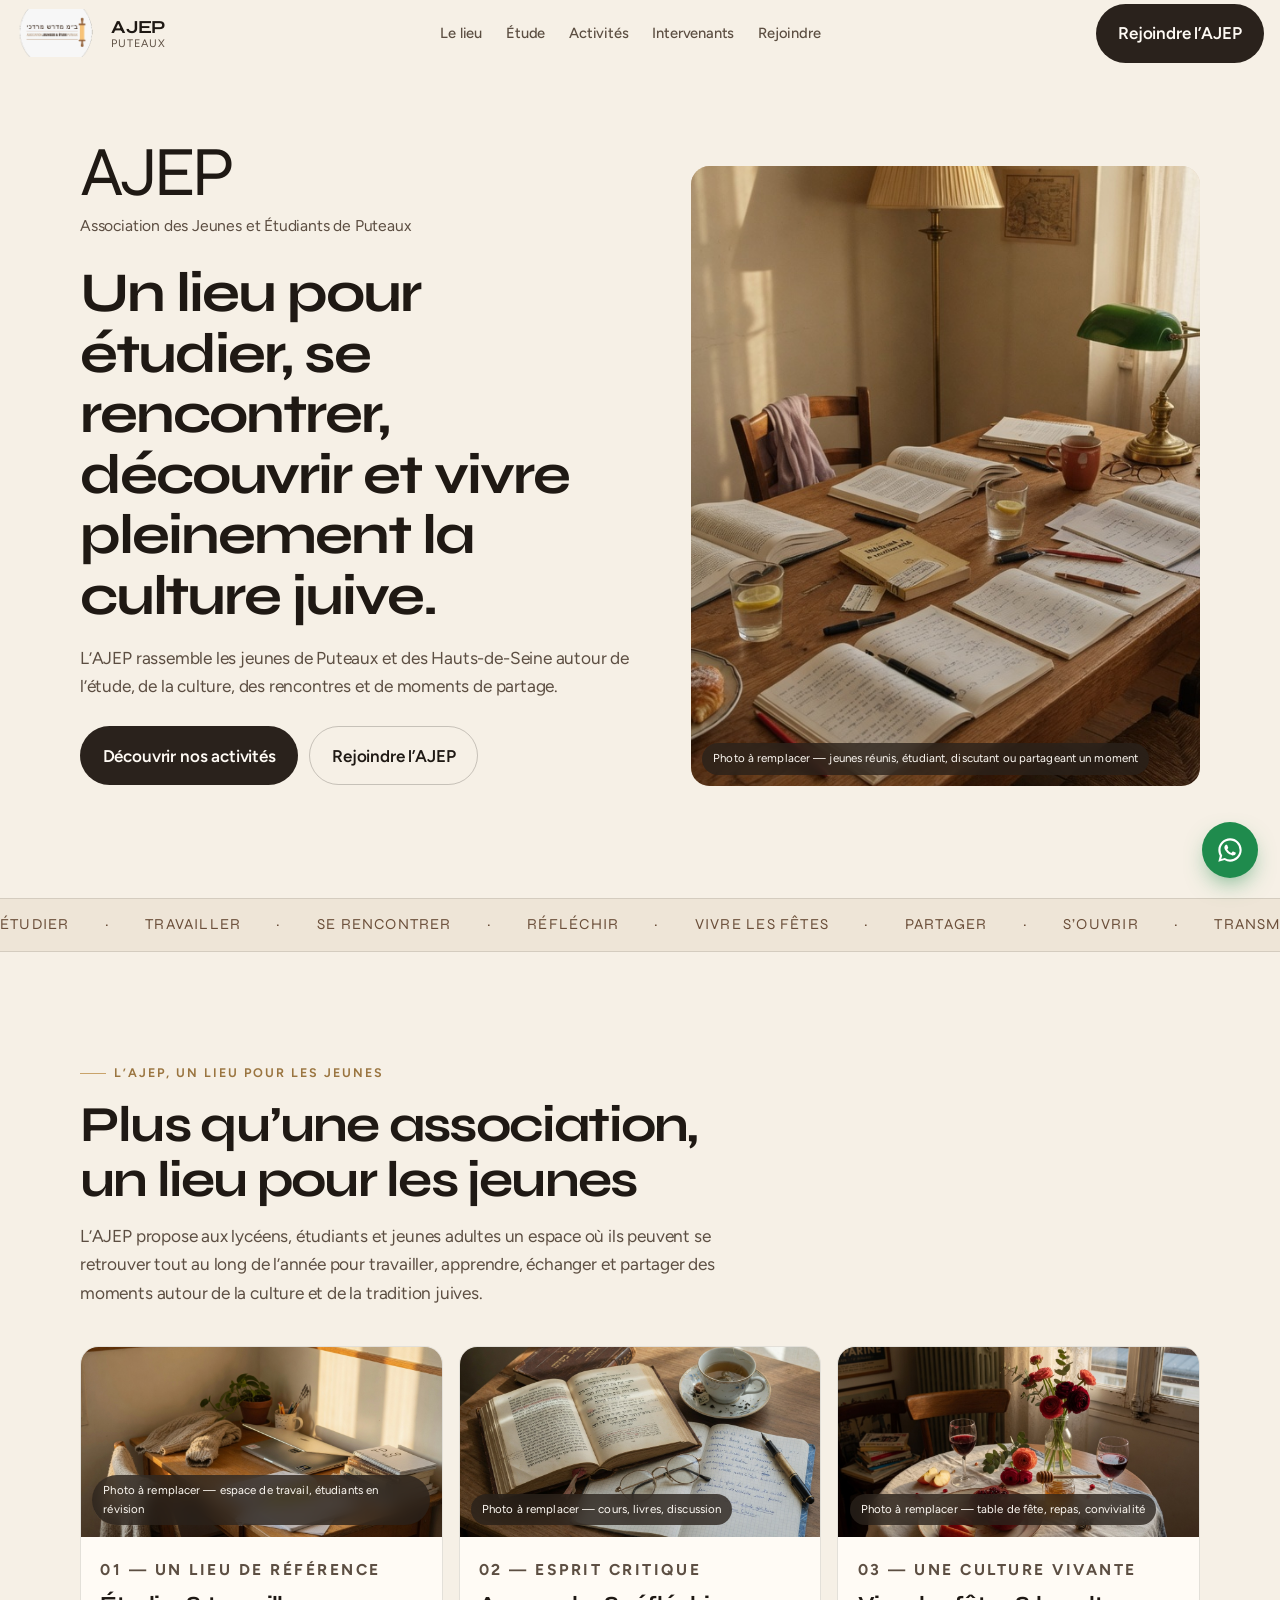
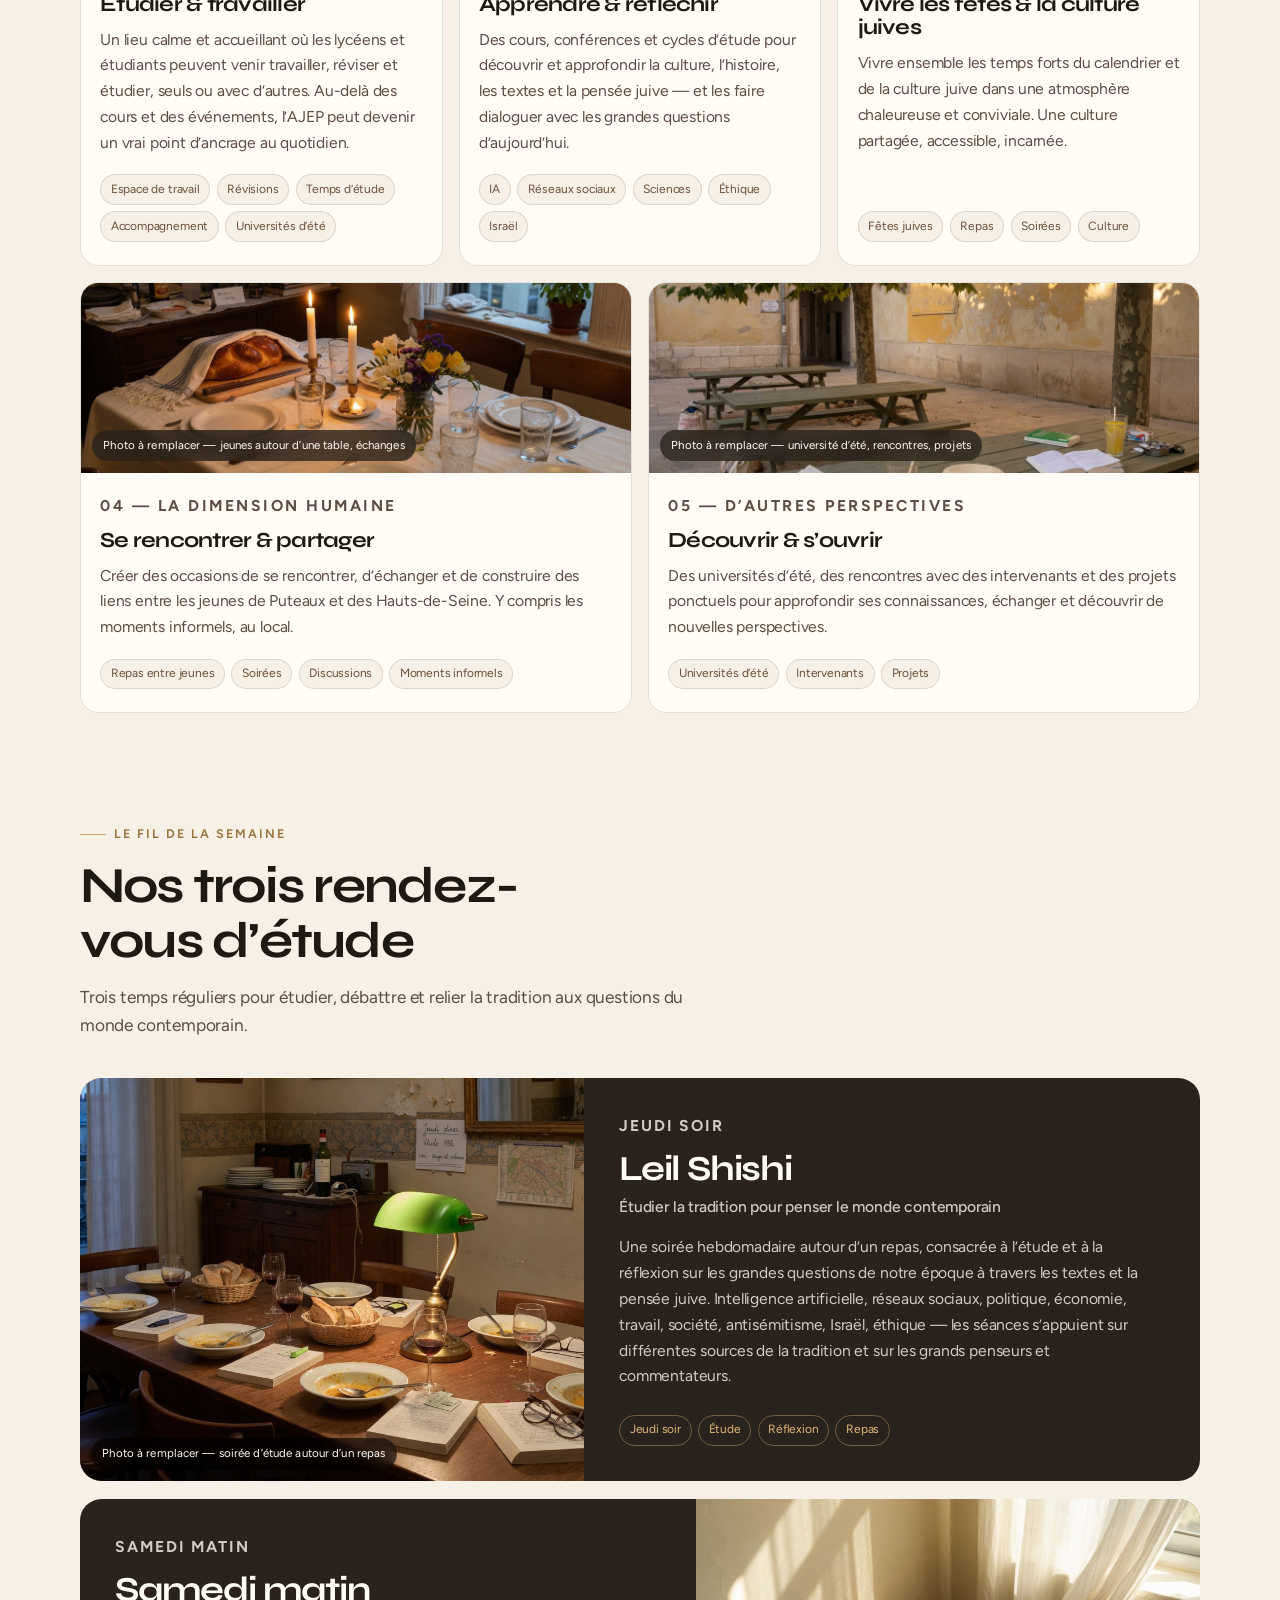
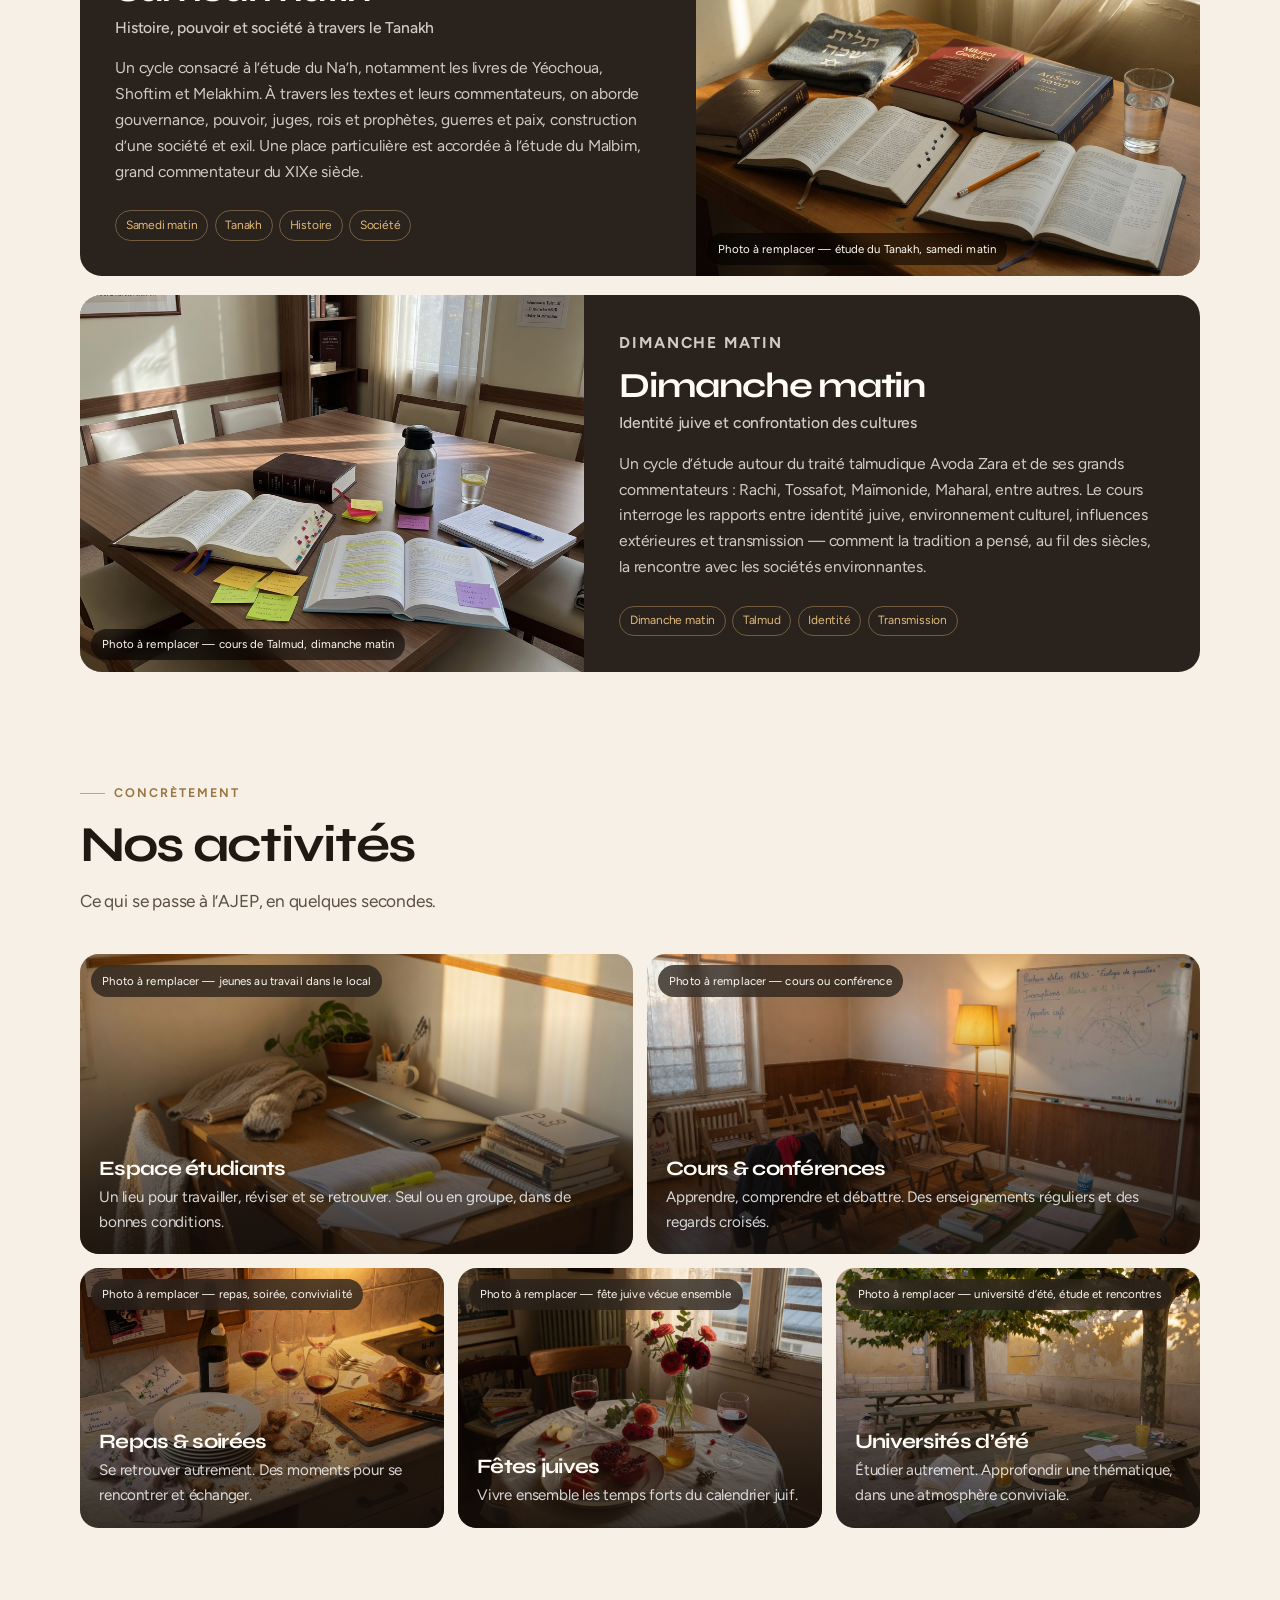
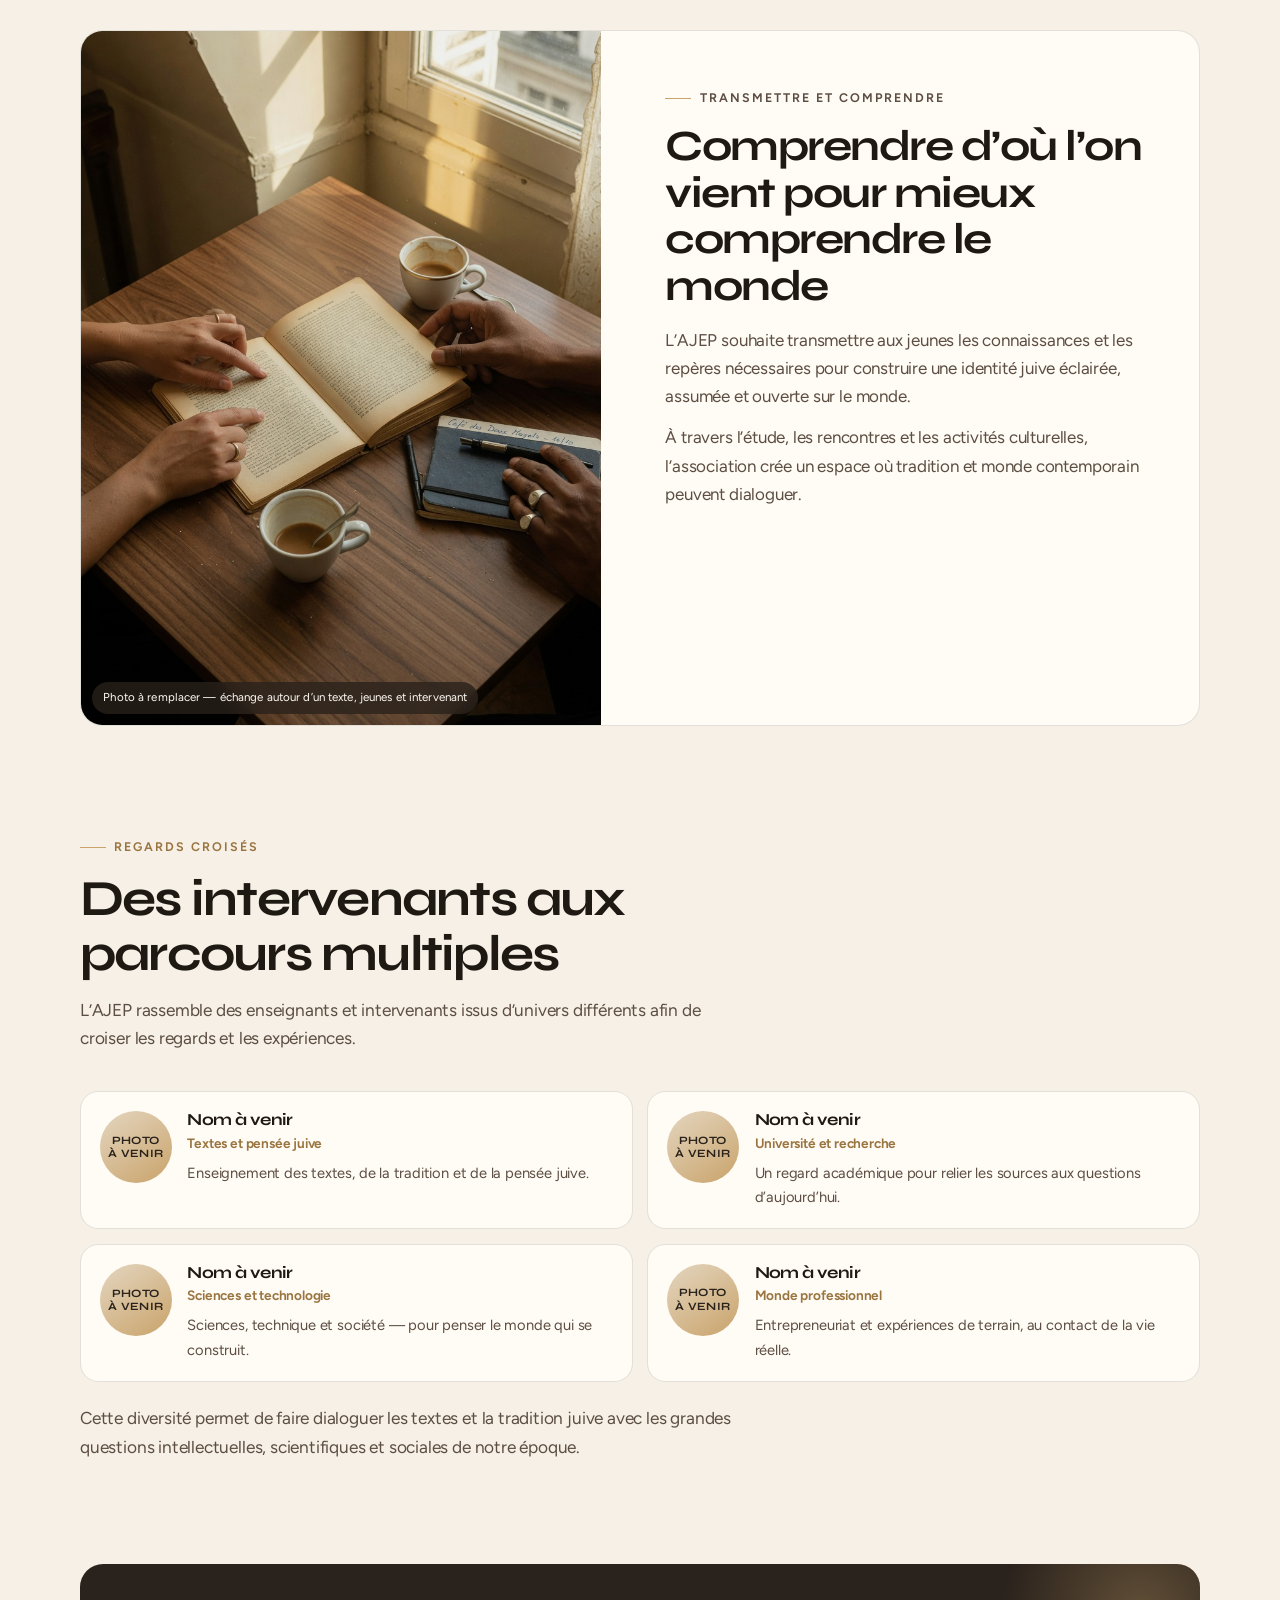
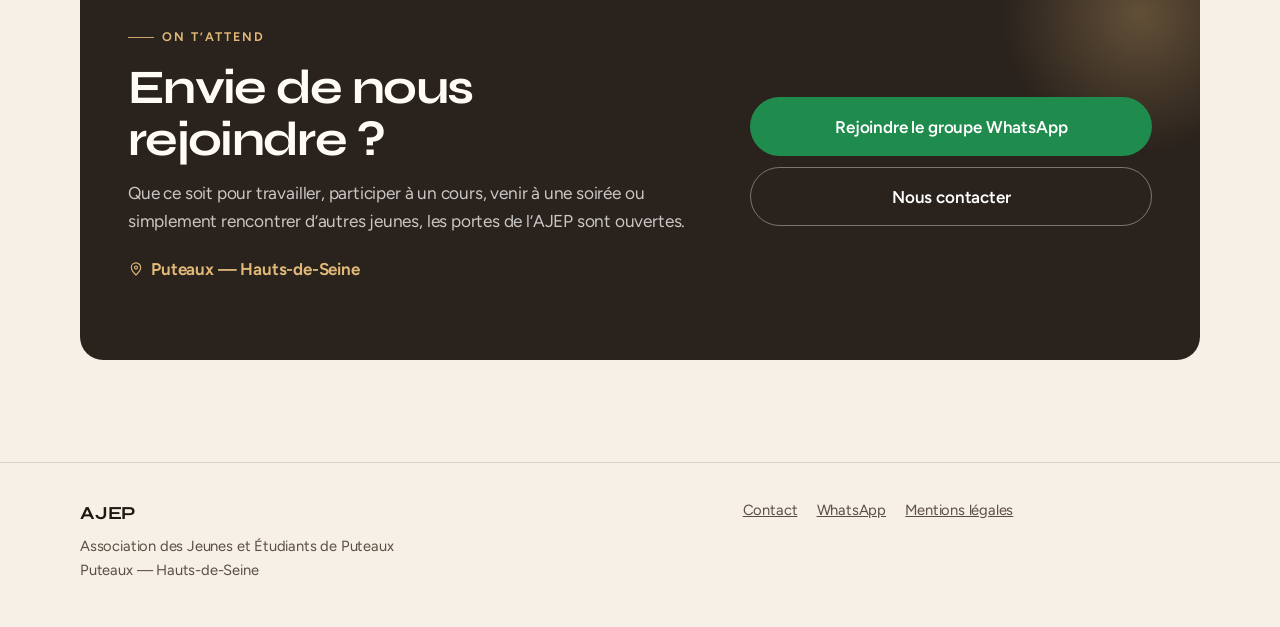
==== index.html @ 88db610f "Première version du site AJEP Landing page publique pour l’Association des Jeunes et Étudiants de Pu" ====
<!DOCTYPE html>
<html lang="fr">
  <head>
    <meta charset="utf-8" />
    <meta name="viewport" content="width=device-width, initial-scale=1, viewport-fit=cover" />
    <title>AJEP — Association des Jeunes et Étudiants de Puteaux</title>
    <meta
      name="description"
      content="L’AJEP rassemble les lycéens, étudiants et jeunes adultes de Puteaux et des Hauts-de-Seine autour de l’étude, de la culture juive, des rencontres et des moments de partage."
    />
    <meta property="og:title" content="AJEP — Un lieu pour étudier, se rencontrer et vivre la culture juive" />
    <meta
      property="og:description"
      content="Association des Jeunes et Étudiants de Puteaux : un lieu de vie, d’étude et de transmission pour la jeunesse juive."
    />
    <meta property="og:locale" content="fr_FR" />
    <meta property="og:type" content="website" />
    <link rel="icon" href="favicon.png" type="image/png" />
    <link rel="preconnect" href="https://fonts.googleapis.com" />
    <link rel="preconnect" href="https://fonts.gstatic.com" crossorigin />
    <link
      href="https://fonts.googleapis.com/css2?family=Figtree:ital,wght@0,400;0,500;0,600;0,700;1,400&family=Syne:wght@600;700;800&display=swap"
      rel="stylesheet"
    />
    <link rel="stylesheet" href="css/styles.css" />
  </head>
  <body>
    <a class="skip" href="#contenu">Aller au contenu</a>

    <header class="site-header" id="haut">
      <div class="wrap">
        <a class="brand" href="#haut">
          <img src="images/logo.png" alt="AJEP — Association Jeunesse & Étude Puteaux" />
          <span class="brand-text">
            <strong>AJEP</strong>
            <span>Puteaux</span>
          </span>
        </a>
        <nav class="nav" aria-label="Navigation principale">
          <a href="#lieu">Le lieu</a>
          <a href="#etude">Étude</a>
          <a href="#activites">Activités</a>
          <a href="#intervenants">Intervenants</a>
          <a href="#rejoindre">Rejoindre</a>
        </nav>
        <a class="btn btn-primary nav-cta" href="#rejoindre">Rejoindre l’AJEP</a>
        <button class="burger" type="button" aria-label="Ouvrir le menu" aria-expanded="false">
          <span></span><span></span><span></span>
        </button>
      </div>
    </header>

    <nav class="nav-panel" aria-label="Menu mobile">
      <a href="#lieu">Le lieu</a>
      <a href="#etude">Les rendez-vous d’étude</a>
      <a href="#activites">Activités</a>
      <a href="#mission">La mission</a>
      <a href="#intervenants">Intervenants</a>
      <a href="#rejoindre">Rejoindre l’AJEP</a>
      <a class="btn btn-primary" href="#rejoindre" style="margin-top: 1rem">Rejoindre l’AJEP</a>
    </nav>

    <main id="contenu">
      <section class="hero">
        <div class="wrap">
          <div class="hero-copy">
            <p class="hero-brand">AJEP</p>
            <p class="hero-org">Association des Jeunes et Étudiants de Puteaux</p>
            <h1>Un lieu pour étudier, se rencontrer, découvrir et vivre pleinement la culture juive.</h1>
            <p class="lead">
              L’AJEP rassemble les jeunes de Puteaux et des Hauts-de-Seine autour de l’étude, de la culture, des
              rencontres et de moments de partage.
            </p>
            <div class="hero-actions">
              <a class="btn btn-primary" href="#activites">Découvrir nos activités</a>
              <a class="btn btn-ghost js-join" href="#rejoindre">Rejoindre l’AJEP</a>
            </div>
          </div>
          <figure class="photo-slot hero-photo">
            <img src="images/hero.jpg" alt="" />
            <figcaption class="photo-slot__badge">
              Photo à remplacer — jeunes réunis, étudiant, discutant ou partageant un moment
            </figcaption>
          </figure>
        </div>
        <div class="marquee" aria-hidden="true">
          <div class="marquee-track">
            <span>Étudier</span><span>·</span><span>Travailler</span><span>·</span><span>Se rencontrer</span
            ><span>·</span><span>Réfléchir</span><span>·</span><span>Vivre les fêtes</span><span>·</span
            ><span>Partager</span><span>·</span><span>S’ouvrir</span><span>·</span><span>Transmettre</span
            ><span>·</span>
            <span>Étudier</span><span>·</span><span>Travailler</span><span>·</span><span>Se rencontrer</span
            ><span>·</span><span>Réfléchir</span><span>·</span><span>Vivre les fêtes</span><span>·</span
            ><span>Partager</span><span>·</span><span>S’ouvrir</span><span>·</span><span>Transmettre</span
            ><span>·</span>
          </div>
        </div>
      </section>

      <section class="axes" id="lieu">
        <div class="wrap">
          <div class="section-head reveal">
            <p class="kicker">L’AJEP, un lieu pour les jeunes</p>
            <h2>Plus qu’une association, un lieu pour les jeunes</h2>
            <p class="lead">
              L’AJEP propose aux lycéens, étudiants et jeunes adultes un espace où ils peuvent se retrouver tout au
              long de l’année pour travailler, apprendre, échanger et partager des moments autour de la culture et de
              la tradition juives.
            </p>
          </div>

          <div class="axes-grid">
            <article class="axe reveal">
              <figure class="photo-slot">
                <img src="images/axe-etudier.jpg" alt="" />
                <figcaption class="photo-slot__badge">Photo à remplacer — espace de travail, étudiants en révision</figcaption>
              </figure>
              <div class="axe-body">
                <p class="axe-num">01 — Un lieu de référence</p>
                <h3>Étudier &amp; travailler</h3>
                <p>
                  Un lieu calme et accueillant où les lycéens et étudiants peuvent venir travailler, réviser et
                  étudier, seuls ou avec d’autres. Au-delà des cours et des événements, l’AJEP peut devenir un vrai
                  point d’ancrage au quotidien.
                </p>
                <div class="chips">
                  <span class="chip">Espace de travail</span>
                  <span class="chip">Révisions</span>
                  <span class="chip">Temps d’étude</span>
                  <span class="chip">Accompagnement</span>
                  <span class="chip">Universités d’été</span>
                </div>
              </div>
            </article>

            <article class="axe reveal">
              <figure class="photo-slot">
                <img src="images/axe-apprendre.jpg" alt="" />
                <figcaption class="photo-slot__badge">Photo à remplacer — cours, livres, discussion</figcaption>
              </figure>
              <div class="axe-body">
                <p class="axe-num">02 — Esprit critique</p>
                <h3>Apprendre &amp; réfléchir</h3>
                <p>
                  Des cours, conférences et cycles d’étude pour découvrir et approfondir la culture, l’histoire, les
                  textes et la pensée juive — et les faire dialoguer avec les grandes questions d’aujourd’hui.
                </p>
                <div class="chips">
                  <span class="chip">IA</span>
                  <span class="chip">Réseaux sociaux</span>
                  <span class="chip">Sciences</span>
                  <span class="chip">Éthique</span>
                  <span class="chip">Israël</span>
                </div>
              </div>
            </article>

            <article class="axe reveal">
              <figure class="photo-slot">
                <img src="images/axe-fetes.jpg" alt="" />
                <figcaption class="photo-slot__badge">Photo à remplacer — table de fête, repas, convivialité</figcaption>
              </figure>
              <div class="axe-body">
                <p class="axe-num">03 — Une culture vivante</p>
                <h3>Vivre les fêtes &amp; la culture juives</h3>
                <p>
                  Vivre ensemble les temps forts du calendrier et de la culture juive dans une atmosphère chaleureuse
                  et conviviale. Une culture partagée, accessible, incarnée.
                </p>
                <div class="chips">
                  <span class="chip">Fêtes juives</span>
                  <span class="chip">Repas</span>
                  <span class="chip">Soirées</span>
                  <span class="chip">Culture</span>
                </div>
              </div>
            </article>

            <article class="axe reveal">
              <figure class="photo-slot">
                <img src="images/axe-rencontrer.jpg" alt="" />
                <figcaption class="photo-slot__badge">Photo à remplacer — jeunes autour d’une table, échanges</figcaption>
              </figure>
              <div class="axe-body">
                <p class="axe-num">04 — La dimension humaine</p>
                <h3>Se rencontrer &amp; partager</h3>
                <p>
                  Créer des occasions de se rencontrer, d’échanger et de construire des liens entre les jeunes de
                  Puteaux et des Hauts-de-Seine. Y compris les moments informels, au local.
                </p>
                <div class="chips">
                  <span class="chip">Repas entre jeunes</span>
                  <span class="chip">Soirées</span>
                  <span class="chip">Discussions</span>
                  <span class="chip">Moments informels</span>
                </div>
              </div>
            </article>

            <article class="axe reveal">
              <figure class="photo-slot">
                <img src="images/axe-decouvrir.jpg" alt="" />
                <figcaption class="photo-slot__badge">Photo à remplacer — université d’été, rencontres, projets</figcaption>
              </figure>
              <div class="axe-body">
                <p class="axe-num">05 — D’autres perspectives</p>
                <h3>Découvrir &amp; s’ouvrir</h3>
                <p>
                  Des universités d’été, des rencontres avec des intervenants et des projets ponctuels pour approfondir
                  ses connaissances, échanger et découvrir de nouvelles perspectives.
                </p>
                <div class="chips">
                  <span class="chip">Universités d’été</span>
                  <span class="chip">Intervenants</span>
                  <span class="chip">Projets</span>
                </div>
              </div>
            </article>
          </div>
        </div>
      </section>

      <section class="rdv" id="etude">
        <div class="wrap">
          <div class="section-head reveal">
            <p class="kicker">Le fil de la semaine</p>
            <h2>Nos trois rendez-vous d’étude</h2>
            <p class="lead">
              Trois temps réguliers pour étudier, débattre et relier la tradition aux questions du monde contemporain.
            </p>
          </div>

          <div class="rdv-list">
            <article class="rdv-card reveal">
              <figure class="photo-slot">
                <img src="images/rdv-leil-shishi.jpg" alt="" />
                <figcaption class="photo-slot__badge">Photo à remplacer — soirée d’étude autour d’un repas</figcaption>
              </figure>
              <div class="rdv-body">
                <p class="rdv-when">Jeudi soir</p>
                <h3>Leil Shishi</h3>
                <p class="rdv-sub">Étudier la tradition pour penser le monde contemporain</p>
                <p>
                  Une soirée hebdomadaire autour d’un repas, consacrée à l’étude et à la réflexion sur les grandes
                  questions de notre époque à travers les textes et la pensée juive. Intelligence artificielle, réseaux
                  sociaux, politique, économie, travail, société, antisémitisme, Israël, éthique — les séances
                  s’appuient sur différentes sources de la tradition et sur les grands penseurs et commentateurs.
                </p>
                <div class="chips">
                  <span class="chip">Jeudi soir</span>
                  <span class="chip">Étude</span>
                  <span class="chip">Réflexion</span>
                  <span class="chip">Repas</span>
                </div>
              </div>
            </article>

            <article class="rdv-card reveal">
              <figure class="photo-slot">
                <img src="images/rdv-samedi.jpg" alt="" />
                <figcaption class="photo-slot__badge">Photo à remplacer — étude du Tanakh, samedi matin</figcaption>
              </figure>
              <div class="rdv-body">
                <p class="rdv-when">Samedi matin</p>
                <h3>Samedi matin</h3>
                <p class="rdv-sub">Histoire, pouvoir et société à travers le Tanakh</p>
                <p>
                  Un cycle consacré à l’étude du Na’h, notamment les livres de Yéochoua, Shoftim et Melakhim. À travers
                  les textes et leurs commentateurs, on aborde gouvernance, pouvoir, juges, rois et prophètes, guerres
                  et paix, construction d’une société et exil. Une place particulière est accordée à l’étude du Malbim,
                  grand commentateur du XIXe siècle.
                </p>
                <div class="chips">
                  <span class="chip">Samedi matin</span>
                  <span class="chip">Tanakh</span>
                  <span class="chip">Histoire</span>
                  <span class="chip">Société</span>
                </div>
              </div>
            </article>

            <article class="rdv-card reveal">
              <figure class="photo-slot">
                <img src="images/rdv-dimanche.jpg" alt="" />
                <figcaption class="photo-slot__badge">Photo à remplacer — cours de Talmud, dimanche matin</figcaption>
              </figure>
              <div class="rdv-body">
                <p class="rdv-when">Dimanche matin</p>
                <h3>Dimanche matin</h3>
                <p class="rdv-sub">Identité juive et confrontation des cultures</p>
                <p>
                  Un cycle d’étude autour du traité talmudique Avoda Zara et de ses grands commentateurs : Rachi,
                  Tossafot, Maïmonide, Maharal, entre autres. Le cours interroge les rapports entre identité juive,
                  environnement culturel, influences extérieures et transmission — comment la tradition a pensé, au fil
                  des siècles, la rencontre avec les sociétés environnantes.
                </p>
                <div class="chips">
                  <span class="chip">Dimanche matin</span>
                  <span class="chip">Talmud</span>
                  <span class="chip">Identité</span>
                  <span class="chip">Transmission</span>
                </div>
              </div>
            </article>
          </div>
        </div>
      </section>

      <section class="activites" id="activites">
        <div class="wrap">
          <div class="section-head reveal">
            <p class="kicker">Concrètement</p>
            <h2>Nos activités</h2>
            <p class="lead">Ce qui se passe à l’AJEP, en quelques secondes.</p>
          </div>
          <div class="act-grid">
            <article class="act reveal">
              <img src="images/activite-etudiants.jpg" alt="" />
              <span class="photo-slot__badge">Photo à remplacer — jeunes au travail dans le local</span>
              <div class="act-body">
                <h3>Espace étudiants</h3>
                <p>Un lieu pour travailler, réviser et se retrouver. Seul ou en groupe, dans de bonnes conditions.</p>
              </div>
            </article>
            <article class="act reveal">
              <img src="images/activite-cours.jpg" alt="" />
              <span class="photo-slot__badge">Photo à remplacer — cours ou conférence</span>
              <div class="act-body">
                <h3>Cours &amp; conférences</h3>
                <p>Apprendre, comprendre et débattre. Des enseignements réguliers et des regards croisés.</p>
              </div>
            </article>
            <article class="act reveal">
              <img src="images/activite-repas.jpg" alt="" />
              <span class="photo-slot__badge">Photo à remplacer — repas, soirée, convivialité</span>
              <div class="act-body">
                <h3>Repas &amp; soirées</h3>
                <p>Se retrouver autrement. Des moments pour se rencontrer et échanger.</p>
              </div>
            </article>
            <article class="act reveal">
              <img src="images/activite-fetes.jpg" alt="" />
              <span class="photo-slot__badge">Photo à remplacer — fête juive vécue ensemble</span>
              <div class="act-body">
                <h3>Fêtes juives</h3>
                <p>Vivre ensemble les temps forts du calendrier juif.</p>
              </div>
            </article>
            <article class="act reveal">
              <img src="images/activite-universites.jpg" alt="" />
              <span class="photo-slot__badge">Photo à remplacer — université d’été, étude et rencontres</span>
              <div class="act-body">
                <h3>Universités d’été</h3>
                <p>Étudier autrement. Approfondir une thématique, dans une atmosphère conviviale.</p>
              </div>
            </article>
          </div>
        </div>
      </section>

      <section class="mission" id="mission">
        <div class="wrap">
          <div class="mission-grid reveal">
            <figure class="photo-slot">
              <img src="images/mission.jpg" alt="" />
              <figcaption class="photo-slot__badge">Photo à remplacer — échange autour d’un texte, jeunes et intervenant</figcaption>
            </figure>
            <div class="mission-copy">
              <p class="kicker">Transmettre et comprendre</p>
              <h2>Comprendre d’où l’on vient pour mieux comprendre le monde</h2>
              <p>
                L’AJEP souhaite transmettre aux jeunes les connaissances et les repères nécessaires pour construire une
                identité juive éclairée, assumée et ouverte sur le monde.
              </p>
              <p>
                À travers l’étude, les rencontres et les activités culturelles, l’association crée un espace où
                tradition et monde contemporain peuvent dialoguer.
              </p>
            </div>
          </div>
        </div>
      </section>

      <section class="intervenants" id="intervenants">
        <div class="wrap">
          <div class="section-head reveal">
            <p class="kicker">Regards croisés</p>
            <h2>Des intervenants aux parcours multiples</h2>
            <p class="lead">
              L’AJEP rassemble des enseignants et intervenants issus d’univers différents afin de croiser les regards
              et les expériences.
            </p>
          </div>
          <div class="int-grid">
            <article class="int reveal">
              <div class="avatar">Photo à venir</div>
              <div>
                <h3>Nom à venir</h3>
                <p class="role">Textes et pensée juive</p>
                <p>Enseignement des textes, de la tradition et de la pensée juive.</p>
              </div>
            </article>
            <article class="int reveal">
              <div class="avatar">Photo à venir</div>
              <div>
                <h3>Nom à venir</h3>
                <p class="role">Université et recherche</p>
                <p>Un regard académique pour relier les sources aux questions d’aujourd’hui.</p>
              </div>
            </article>
            <article class="int reveal">
              <div class="avatar">Photo à venir</div>
              <div>
                <h3>Nom à venir</h3>
                <p class="role">Sciences et technologie</p>
                <p>Sciences, technique et société — pour penser le monde qui se construit.</p>
              </div>
            </article>
            <article class="int reveal">
              <div class="avatar">Photo à venir</div>
              <div>
                <h3>Nom à venir</h3>
                <p class="role">Monde professionnel</p>
                <p>Entrepreneuriat et expériences de terrain, au contact de la vie réelle.</p>
              </div>
            </article>
          </div>
          <p class="int-note lead reveal">
            Cette diversité permet de faire dialoguer les textes et la tradition juive avec les grandes questions
            intellectuelles, scientifiques et sociales de notre époque.
          </p>
        </div>
      </section>

      <section class="join" id="rejoindre">
        <div class="wrap">
          <div class="join-card reveal">
            <div>
              <p class="kicker" style="color: var(--gold-bright)">On t’attend</p>
              <h2>Envie de nous rejoindre&nbsp;?</h2>
              <p class="lead">
                Que ce soit pour travailler, participer à un cours, venir à une soirée ou simplement rencontrer
                d’autres jeunes, les portes de l’AJEP sont ouvertes.
              </p>
              <p class="place">
                <svg width="16" height="16" viewBox="0 0 24 24" fill="none" aria-hidden="true">
                  <path
                    d="M12 21s7-6.2 7-11.2A7 7 0 0 0 5 9.8C5 14.8 12 21 12 21Z"
                    stroke="currentColor"
                    stroke-width="1.7"
                  />
                  <circle cx="12" cy="9.8" r="2.3" stroke="currentColor" stroke-width="1.7" />
                </svg>
                Puteaux — Hauts-de-Seine
              </p>
            </div>
            <div class="join-actions">
              <a class="btn btn-wa js-whatsapp" href="#rejoindre">Rejoindre le groupe WhatsApp</a>
              <button class="btn btn-ghost js-contact" type="button">Nous contacter</button>
            </div>
          </div>
        </div>
      </section>
    </main>

    <footer class="site-footer">
      <div class="wrap foot-grid">
        <div>
          <strong>AJEP</strong>
          Association des Jeunes et Étudiants de Puteaux<br />
          Puteaux — Hauts-de-Seine
        </div>
        <div class="foot-links">
          <a href="#rejoindre">Contact</a>
          <a class="js-whatsapp" href="#rejoindre">WhatsApp</a>
          <a class="js-instagram" href="#" hidden>Instagram</a>
          <a href="mentions-legales.html">Mentions légales</a>
        </div>
      </div>
    </footer>

    <a class="fab-wa js-whatsapp" href="#rejoindre" aria-label="Écrire sur WhatsApp">
      <svg viewBox="0 0 24 24" fill="currentColor" aria-hidden="true">
        <path
          d="M19.05 4.91A9.86 9.86 0 0 0 12.04 2C6.5 2 2 6.48 2 12c0 1.77.46 3.45 1.28 4.9L2 22l5.25-1.38A9.93 9.93 0 0 0 12.04 22C17.56 22 22 17.52 22 12c0-2.65-1.03-5.14-2.95-7.09ZM12.04 20.15a8.1 8.1 0 0 1-4.13-1.13l-.3-.18-3.12.82.83-3.04-.2-.31a8.1 8.1 0 0 1-1.24-4.31c0-4.48 3.66-8.13 8.16-8.13 2.18 0 4.23.85 5.77 2.39a8.08 8.08 0 0 1 2.39 5.76c0 4.48-3.66 8.13-8.16 8.13Zm4.47-6.09c-.24-.12-1.45-.72-1.67-.8-.22-.08-.39-.12-.55.12-.16.24-.63.8-.77.96-.14.16-.28.18-.52.06-.24-.12-1.02-.37-1.94-1.2-.72-.64-1.2-1.43-1.34-1.67-.14-.24-.01-.37.11-.49.11-.11.24-.28.37-.42.12-.14.16-.24.24-.4.08-.16.04-.3-.02-.42-.06-.12-.55-1.33-.76-1.82-.2-.48-.4-.41-.55-.42h-.47c-.16 0-.42.06-.64.3-.22.24-.84.82-.84 2s.86 2.32.98 2.48c.12.16 1.69 2.58 4.1 3.62.57.25 1.02.4 1.37.51.57.18 1.1.16 1.51.1.46-.07 1.45-.59 1.65-1.16.2-.57.2-1.06.14-1.16-.06-.1-.22-.16-.46-.28Z"
        />
      </svg>
    </a>

    <div class="mobile-bar">
      <a class="btn btn-ghost" href="#activites">Activités</a>
      <a class="btn btn-primary js-join" href="#rejoindre">Rejoindre</a>
    </div>

    <div class="modal" id="contact-modal" role="dialog" aria-modal="true" aria-labelledby="contact-title">
      <div class="modal-backdrop" data-close></div>
      <div class="modal-card">
        <button class="modal-close" type="button" data-close aria-label="Fermer">×</button>
        <h2 id="contact-title">Nous contacter</h2>
        <p class="lead">Dis-nous qui tu es et ce que tu cherches — on te répond.</p>
        <form id="contact-form">
          <label class="field"
            ><span>Prénom</span><input name="prenom" type="text" required autocomplete="given-name"
          /></label>
          <label class="field"><span>E-mail</span><input name="email" type="email" required autocomplete="email" /></label>
          <label class="field"
            ><span>Message</span><textarea name="message" rows="4" required></textarea
          ></label>
          <p class="form-status" id="form-status" hidden></p>
          <button class="btn btn-primary btn-full" type="submit">Envoyer</button>
        </form>
      </div>
    </div>

    <script src="js/config.js"></script>
    <script src="js/main.js"></script>
  </body>
</html>
---- css/styles.css ----
/* AJEP — identité chaleureuse, jeune, éditoriale */
:root {
  --paper: #f6f0e6;
  --paper-2: #ebe2d2;
  --sand: #e4d6c0;
  --white: #fffbf5;
  --ink: #1f1914;
  --ink-soft: #5c4e42;
  --brown: #6b4f3a;
  --gold: #c9a36a;
  --gold-bright: #e0b978;
  --gold-deep: #9a7540;
  --copper: #c45c38;
  --espresso: #2a221c;
  --line: rgba(31, 25, 20, 0.12);
  --line-strong: rgba(31, 25, 20, 0.22);
  --wa: #1f8b4d;
  --radius: 1.15rem;
  --radius-sm: 0.85rem;
  --header: 4.25rem;
  --shadow: 0 18px 50px -24px rgba(31, 25, 20, 0.35);
  --ease: cubic-bezier(0.22, 1, 0.36, 1);
  --font-display: "Syne", system-ui, sans-serif;
  --font: "Figtree", system-ui, sans-serif;
  --space: clamp(4.5rem, 8vw, 8.5rem);
}

*,
*::before,
*::after {
  box-sizing: border-box;
}

html {
  scroll-behavior: smooth;
  -webkit-text-size-adjust: 100%;
}

body {
  margin: 0;
  font-family: var(--font);
  font-size: 1.0625rem;
  line-height: 1.65;
  color: var(--ink);
  background: var(--paper);
  letter-spacing: -0.011em;
  overflow-x: hidden;
}

img {
  max-width: 100%;
  display: block;
}

a {
  color: inherit;
}

button,
input,
textarea,
select {
  font: inherit;
}

h1,
h2,
h3,
h4 {
  font-family: var(--font-display);
  line-height: 1.08;
  letter-spacing: -0.035em;
  font-weight: 700;
  margin: 0;
}

p {
  margin: 0;
}

ul {
  margin: 0;
  padding: 0;
  list-style: none;
}

.skip {
  position: absolute;
  left: -999px;
  top: 0;
}
.skip:focus {
  left: 1rem;
  top: 1rem;
  z-index: 80;
  background: var(--ink);
  color: var(--white);
  padding: 0.6rem 1rem;
  border-radius: 999px;
}

.wrap {
  width: min(1120px, calc(100% - 2.5rem));
  margin-inline: auto;
}

.wrap-wide {
  width: min(1280px, calc(100% - 2.5rem));
  margin-inline: auto;
}

/* Header */
.site-header {
  position: sticky;
  top: 0;
  z-index: 40;
  height: var(--header);
  display: flex;
  align-items: center;
  background: color-mix(in srgb, var(--paper) 86%, transparent);
  backdrop-filter: blur(16px);
  border-bottom: 1px solid transparent;
  transition: border-color 0.3s var(--ease), background 0.3s var(--ease);
}
.site-header.is-scrolled {
  border-bottom-color: var(--line);
  background: color-mix(in srgb, var(--paper) 92%, white);
}

.site-header .wrap {
  display: flex;
  align-items: center;
  justify-content: space-between;
  gap: 1rem;
  width: min(1280px, calc(100% - 2rem));
  max-width: 100%;
}

.brand {
  display: flex;
  align-items: center;
  gap: 0.7rem;
  text-decoration: none;
  min-width: 0;
}
.brand img {
  height: 42px;
  width: auto;
}
.brand-text {
  display: flex;
  flex-direction: column;
  line-height: 1.1;
}
.brand-text strong {
  font-family: var(--font-display);
  font-size: 1.15rem;
  letter-spacing: -0.04em;
}
.brand-text span {
  font-size: 0.68rem;
  color: var(--ink-soft);
  letter-spacing: 0.08em;
  text-transform: uppercase;
}

.nav {
  display: none;
  align-items: center;
  gap: 1.5rem;
}
.nav a {
  text-decoration: none;
  font-size: 0.92rem;
  color: var(--ink-soft);
  font-weight: 500;
}
.nav a:hover {
  color: var(--ink);
}

.btn.nav-cta {
  display: none;
}

.burger {
  width: 44px;
  height: 44px;
  border: 0;
  background: transparent;
  display: flex;
  flex-direction: column;
  align-items: center;
  justify-content: center;
  gap: 5px;
  cursor: pointer;
  flex-shrink: 0;
}
.burger span {
  display: block;
  width: 22px;
  height: 2.5px;
  border-radius: 2px;
  background: var(--ink);
  transition: transform 0.25s var(--ease), opacity 0.2s;
}
body.nav-open .burger span:nth-child(1) {
  transform: translateY(7px) rotate(45deg);
}
body.nav-open .burger span:nth-child(2) {
  opacity: 0;
}
body.nav-open .burger span:nth-child(3) {
  transform: translateY(-7px) rotate(-45deg);
}

.nav-panel {
  position: fixed;
  inset: var(--header) 0 0 0;
  background: var(--paper);
  padding: 1.5rem 1.25rem 6rem;
  display: none;
  flex-direction: column;
  gap: 0.35rem;
  z-index: 39;
}
body.nav-open .nav-panel {
  display: flex;
}
.nav-panel a {
  text-decoration: none;
  font-family: var(--font-display);
  font-size: 1.7rem;
  padding: 0.55rem 0.2rem;
  border-bottom: 1px solid var(--line);
}

/* Buttons */
.btn {
  display: inline-flex;
  align-items: center;
  justify-content: center;
  gap: 0.55rem;
  text-decoration: none;
  border: 1.5px solid transparent;
  border-radius: 999px;
  padding: 0.9rem 1.35rem;
  font-weight: 600;
  letter-spacing: -0.01em;
  cursor: pointer;
  transition: transform 0.25s var(--ease), background 0.25s, color 0.25s, border-color 0.25s;
}
.btn:hover {
  transform: translateY(-1px);
}
.btn-primary {
  background: var(--espresso);
  color: var(--white);
}
.btn-primary:hover {
  background: #3a2f26;
}
.btn-ghost {
  background: transparent;
  color: var(--ink);
  border-color: var(--line-strong);
}
.btn-ghost:hover {
  border-color: var(--ink);
  background: var(--white);
}
.btn-gold {
  background: var(--gold);
  color: var(--ink);
}
.btn-gold:hover {
  background: var(--gold-bright);
}
.btn-wa {
  background: var(--wa);
  color: #fff;
}
.btn-full {
  width: 100%;
}
.hero-actions .btn,
.join-actions .btn,
.btn.nav-cta {
  white-space: nowrap;
}

/* Photo slots */
.photo-slot {
  position: relative;
  margin: 0;
  overflow: hidden;
  border-radius: var(--radius);
  background: var(--sand);
  isolation: isolate;
}
.photo-slot img {
  width: 100%;
  height: 100%;
  object-fit: cover;
  transform: scale(1.02);
}
.photo-slot__badge {
  position: absolute;
  left: 0.7rem;
  bottom: 0.7rem;
  right: 0.7rem;
  width: fit-content;
  max-width: calc(100% - 1.4rem);
  margin: 0;
  padding: 0.4rem 0.7rem;
  border-radius: 999px;
  background: color-mix(in srgb, var(--espresso) 78%, transparent);
  color: var(--white);
  font-size: 0.72rem;
  letter-spacing: 0.01em;
  backdrop-filter: blur(8px);
  z-index: 1;
}

/* Eyebrow / kicker */
.kicker {
  display: inline-flex;
  align-items: center;
  gap: 0.55rem;
  font-size: 0.78rem;
  font-weight: 650;
  letter-spacing: 0.16em;
  text-transform: uppercase;
  color: var(--gold-deep);
  margin-bottom: 0.9rem;
}
.kicker::before {
  content: "";
  width: 1.6rem;
  height: 1px;
  background: var(--gold);
}

.lead {
  color: var(--ink-soft);
  font-size: 1.08rem;
  max-width: 42rem;
}

.section-head {
  max-width: 40rem;
  margin-bottom: 2.4rem;
}
.section-head h2 {
  font-size: clamp(1.85rem, 1.2rem + 2.6vw, 3.15rem);
  margin-bottom: 0.9rem;
}

/* Hero */
.hero {
  padding: 1.25rem 0 0;
  overflow: hidden;
}
.hero h1,
.hero .lead,
.section-head h2 {
  text-wrap: pretty;
}
.hero-copy {
  padding-bottom: 1.6rem;
}
.hero-brand {
  font-family: var(--font-display);
  font-size: clamp(2.8rem, 10vw, 4.4rem);
  letter-spacing: -0.055em;
  line-height: 0.9;
}
.hero-org {
  margin: 0.55rem 0 1.5rem;
  color: var(--ink-soft);
  font-size: 0.98rem;
}
.hero h1 {
  font-size: clamp(1.85rem, 1.15rem + 3.2vw, 3.5rem);
  max-width: 16ch;
  margin-bottom: 1.1rem;
}
.hero .lead {
  margin-bottom: 1.6rem;
}
.hero-actions {
  display: flex;
  flex-direction: column;
  gap: 0.7rem;
  max-width: 24rem;
}
.hero-photo {
  height: min(62vw, 420px);
  min-height: 240px;
}

.marquee {
  margin-top: 1.6rem;
  border-block: 1px solid var(--line);
  overflow: hidden;
  max-width: 100%;
  min-width: 0;
  background: color-mix(in srgb, var(--paper-2) 70%, transparent);
}
.marquee-track {
  display: flex;
  gap: 2.2rem;
  width: max-content;
  padding: 0.85rem 0;
  animation: marquee 28s linear infinite;
  font-family: var(--font-display);
  font-size: 0.95rem;
  letter-spacing: 0.08em;
  text-transform: uppercase;
  color: var(--brown);
}
.marquee-track span {
  white-space: nowrap;
}
@keyframes marquee {
  from {
    transform: translateX(0);
  }
  to {
    transform: translateX(-50%);
  }
}

/* Axes */
.axes {
  padding: var(--space) 0;
}
.axes-grid {
  display: grid;
  gap: 1rem;
}
.axe {
  background: var(--white);
  border-radius: var(--radius);
  overflow: hidden;
  border: 1px solid var(--line);
  display: flex;
  flex-direction: column;
  min-height: 100%;
  transition: transform 0.35s var(--ease), box-shadow 0.35s var(--ease);
}
.axe:hover {
  transform: translateY(-4px);
  box-shadow: var(--shadow);
}
.axe .photo-slot {
  height: 190px;
  border-radius: 0;
}
.axe-body {
  padding: 1.25rem 1.2rem 1.4rem;
  display: flex;
  flex-direction: column;
  gap: 0.65rem;
  flex: 1;
}
.axe-num {
  font-size: 0.72rem;
  letter-spacing: 0.16em;
  text-transform: uppercase;
  color: var(--gold-deep);
  font-weight: 700;
}
.axe h3 {
  font-size: 1.35rem;
}
.axe p {
  color: var(--ink-soft);
  font-size: 0.98rem;
}
.chips {
  display: flex;
  flex-wrap: wrap;
  gap: 0.4rem;
  margin-top: auto;
  padding-top: 0.5rem;
}
.chip {
  font-size: 0.75rem;
  padding: 0.28rem 0.6rem;
  border-radius: 999px;
  background: var(--paper);
  color: var(--brown);
  border: 1px solid var(--line);
}

/* Rendez-vous */
.rdv {
  padding: 0 0 var(--space);
}
.rdv-list {
  display: grid;
  gap: 1.15rem;
}
.rdv-card {
  display: grid;
  background: var(--espresso);
  color: var(--white);
  border-radius: calc(var(--radius) + 0.2rem);
  overflow: hidden;
}
.rdv-card .photo-slot {
  min-height: 210px;
  border-radius: 0;
}
.rdv-card .photo-slot__badge {
  background: color-mix(in srgb, black 55%, transparent);
}
.rdv-body {
  padding: 1.4rem 1.25rem 1.55rem;
}
.rdv-when {
  display: inline-flex;
  align-items: center;
  gap: 0.45rem;
  font-size: 0.78rem;
  letter-spacing: 0.12em;
  text-transform: uppercase;
  color: var(--gold-bright);
  font-weight: 700;
  margin-bottom: 0.7rem;
}
.rdv-card h3 {
  font-size: clamp(1.7rem, 4vw, 2.2rem);
  margin-bottom: 0.35rem;
}
.rdv-sub {
  font-size: 1.02rem;
  color: color-mix(in srgb, var(--white) 78%, var(--gold));
  margin-bottom: 0.9rem;
  font-weight: 500;
}
.rdv-card p {
  color: color-mix(in srgb, var(--white) 78%, transparent);
  font-size: 0.98rem;
}
.rdv-card .chips {
  margin-top: 1.1rem;
}
.rdv-card .chip {
  background: transparent;
  color: var(--gold-bright);
  border-color: color-mix(in srgb, var(--gold) 45%, transparent);
}

/* Activités */
.activites {
  padding: 0 0 var(--space);
}
.act-grid {
  display: grid;
  gap: 0.85rem;
}
.act {
  position: relative;
  min-height: 240px;
  border-radius: var(--radius);
  overflow: hidden;
  color: var(--white);
  isolation: isolate;
  display: flex;
  align-items: flex-end;
  text-decoration: none;
}
.act img {
  position: absolute;
  inset: 0;
  width: 100%;
  height: 100%;
  object-fit: cover;
  z-index: -2;
}
.act::after {
  content: "";
  position: absolute;
  inset: 0;
  background: linear-gradient(180deg, transparent 20%, rgba(20, 14, 10, 0.78) 100%);
  z-index: -1;
}
.act-body {
  padding: 1.2rem;
}
.act h3 {
  font-size: 1.28rem;
  margin-bottom: 0.3rem;
}
.act p {
  font-size: 0.95rem;
  color: color-mix(in srgb, white 82%, transparent);
}
.act .photo-slot__badge {
  top: 0.7rem;
  bottom: auto;
  left: 0.7rem;
}

/* Mission */
.mission {
  padding: 0 0 var(--space);
}
.mission-grid {
  display: grid;
  gap: 1.4rem;
  background: var(--white);
  border-radius: calc(var(--radius) + 0.25rem);
  overflow: hidden;
  border: 1px solid var(--line);
}
.mission .photo-slot {
  min-height: 280px;
  border-radius: 0;
}
.mission-copy {
  padding: 1.6rem 1.3rem 1.8rem;
}
.mission-copy h2 {
  font-size: clamp(1.7rem, 1.1rem + 2.2vw, 2.7rem);
  margin-bottom: 1rem;
}
.mission-copy p + p {
  margin-top: 0.85rem;
}
.mission-copy p {
  color: var(--ink-soft);
}

/* Intervenants */
.intervenants {
  padding: 0 0 var(--space);
}
.int-grid {
  display: grid;
  gap: 0.9rem;
}
.int {
  background: var(--white);
  border: 1px solid var(--line);
  border-radius: var(--radius);
  padding: 1.2rem;
  display: grid;
  grid-template-columns: 72px 1fr;
  gap: 0.95rem;
  align-items: start;
}
.avatar {
  width: 72px;
  height: 72px;
  border-radius: 50%;
  background: linear-gradient(145deg, var(--sand), var(--gold));
  display: grid;
  place-items: center;
  color: var(--espresso);
  font-family: var(--font-display);
  font-weight: 700;
  font-size: 0.7rem;
  text-align: center;
  letter-spacing: 0.04em;
  text-transform: uppercase;
  line-height: 1.2;
  padding: 0.4rem;
}
.int h3 {
  font-size: 1.05rem;
  margin-bottom: 0.15rem;
}
.int .role {
  font-size: 0.85rem;
  color: var(--gold-deep);
  font-weight: 650;
  margin-bottom: 0.4rem;
}
.int p {
  font-size: 0.92rem;
  color: var(--ink-soft);
}
.int-note {
  margin-top: 1.4rem;
  color: var(--ink-soft);
}

/* Join */
.join {
  padding: 0 0 var(--space);
}
.join-card {
  background: var(--espresso);
  color: var(--white);
  border-radius: calc(var(--radius) + 0.3rem);
  padding: 2rem 1.3rem 1.7rem;
  position: relative;
  overflow: hidden;
}
.join-card::before {
  content: "";
  position: absolute;
  width: 280px;
  height: 280px;
  right: -80px;
  top: -90px;
  background: radial-gradient(circle, color-mix(in srgb, var(--gold) 35%, transparent), transparent 70%);
  pointer-events: none;
}
.join-card h2 {
  font-size: clamp(1.9rem, 4vw, 3rem);
  margin-bottom: 0.8rem;
  position: relative;
}
.join-card .lead {
  color: color-mix(in srgb, white 75%, transparent);
  margin-bottom: 1.2rem;
  position: relative;
}
.place {
  display: inline-flex;
  align-items: center;
  gap: 0.45rem;
  font-weight: 650;
  color: var(--gold-bright);
  margin-bottom: 1.4rem;
  position: relative;
}
.join-actions {
  display: flex;
  flex-direction: column;
  gap: 0.7rem;
  position: relative;
}
.join-card .btn.btn-ghost {
  color: #fff;
  background: transparent;
  border-color: rgba(255, 255, 255, 0.38);
}
.join-card .btn.btn-ghost:hover {
  background: rgba(255, 255, 255, 0.1);
  color: #fff;
  border-color: #fff;
}

/* Footer */
.site-footer {
  border-top: 1px solid var(--line);
  padding: 2.2rem 0 7.5rem;
  color: var(--ink-soft);
  font-size: 0.92rem;
}
.foot-grid {
  display: grid;
  gap: 1.4rem;
}
.site-footer strong {
  color: var(--ink);
  font-family: var(--font-display);
  font-size: 1.15rem;
  display: block;
  margin-bottom: 0.3rem;
}
.foot-links {
  display: flex;
  flex-wrap: wrap;
  gap: 0.9rem 1.2rem;
}
.foot-links a {
  color: var(--ink-soft);
}

/* WhatsApp FAB + barre mobile */
.fab-wa {
  position: fixed;
  right: 1rem;
  bottom: 5.2rem;
  width: 56px;
  height: 56px;
  border-radius: 50%;
  background: var(--wa);
  color: #fff;
  display: grid;
  place-items: center;
  box-shadow: 0 10px 24px -8px rgba(31, 139, 77, 0.7);
  z-index: 45;
  text-decoration: none;
}
.fab-wa svg {
  width: 28px;
  height: 28px;
}

.mobile-bar {
  position: fixed;
  left: 0;
  right: 0;
  bottom: 0;
  z-index: 44;
  padding: 0.7rem 1rem calc(0.7rem + env(safe-area-inset-bottom));
  background: color-mix(in srgb, var(--paper) 92%, transparent);
  backdrop-filter: blur(16px);
  border-top: 1px solid var(--line);
  display: grid;
  grid-template-columns: 1fr 1fr;
  gap: 0.55rem;
}

/* Modal contact */
.modal {
  position: fixed;
  inset: 0;
  z-index: 60;
  display: none;
  place-items: center;
  padding: 1rem 1rem 6.5rem;
}
.modal.is-open {
  display: grid;
}
.modal-backdrop {
  position: absolute;
  inset: 0;
  background: rgba(20, 14, 10, 0.5);
}
.modal-card {
  position: relative;
  background: var(--white);
  width: min(460px, 100%);
  border-radius: 1.3rem;
  padding: 1.5rem 1.25rem 1.3rem;
  z-index: 1;
}
.modal-card h2 {
  font-size: 1.6rem;
  margin-bottom: 0.4rem;
}
.modal-card .lead {
  margin-bottom: 1.1rem;
  font-size: 0.95rem;
}
.field {
  display: grid;
  gap: 0.3rem;
  margin-bottom: 0.75rem;
}
.field span {
  font-size: 0.82rem;
  font-weight: 650;
}
.field input,
.field textarea {
  border: 1px solid var(--line-strong);
  background: var(--paper);
  border-radius: 0.7rem;
  padding: 0.75rem 0.85rem;
  outline: none;
}
.field input:focus,
.field textarea:focus {
  border-color: var(--gold-deep);
}
.modal-close {
  position: absolute;
  top: 0.8rem;
  right: 0.8rem;
  width: 36px;
  height: 36px;
  border: 0;
  background: var(--paper);
  border-radius: 50%;
  cursor: pointer;
  font-size: 1.2rem;
}

.form-status {
  font-size: 0.9rem;
  margin: 0.4rem 0 0.8rem;
  color: var(--brown);
}

/* Mentions */
.legal {
  padding: 3rem 0 6rem;
  overflow-wrap: break-word;
}
.legal h1 {
  font-size: clamp(2rem, 4vw, 3rem);
  margin-bottom: 1.5rem;
}
.legal h2 {
  font-size: 1.3rem;
  margin: 1.8rem 0 0.5rem;
}
.legal p {
  color: var(--ink-soft);
  margin-bottom: 0.7rem;
}

/* Reveal */
body.nav-open .fab-wa,
body.nav-open .mobile-bar,
body.modal-open .fab-wa,
body.modal-open .mobile-bar {
  opacity: 0;
  pointer-events: none;
}

section[id] {
  scroll-margin-top: calc(var(--header) + 0.5rem);
}

.reveal {
  opacity: 0;
  transform: translateY(18px);
  animation: none;
}
.reveal.in {
  animation: rise 0.8s var(--ease) forwards;
}
@keyframes rise {
  to {
    opacity: 1;
    transform: none;
  }
}

@media (min-width: 720px) {
  .hero-actions {
    flex-direction: row;
    max-width: none;
  }
  .hero-actions .btn {
    width: auto;
  }
  .axes-grid {
    grid-template-columns: 1fr 1fr;
  }
  .act-grid {
    grid-template-columns: 1fr 1fr;
  }
  .int-grid {
    grid-template-columns: 1fr 1fr;
  }
  .hero-photo {
    height: 460px;
  }
}

@media (min-width: 980px) {
  .burger,
  .nav-panel,
  .mobile-bar {
    display: none;
  }
  .nav {
    display: flex;
  }
  .btn.nav-cta {
    display: inline-flex;
  }
  .fab-wa {
    bottom: 1.4rem;
    right: 1.4rem;
  }
  .site-footer {
    padding-bottom: 2.8rem;
  }
  .brand img {
    height: 48px;
  }

  .hero .wrap {
    display: grid;
    grid-template-columns: 1.05fr 0.95fr;
    gap: 3rem;
    align-items: center;
    min-height: calc(100svh - var(--header) - 3rem);
    padding-block: 1.5rem 2rem;
  }
  .hero-photo {
    height: min(70vh, 620px);
  }
  .hero-actions {
    flex-wrap: wrap;
  }

  .axes-grid {
    grid-template-columns: repeat(6, 1fr);
  }
  .axe:nth-child(1),
  .axe:nth-child(2),
  .axe:nth-child(3) {
    grid-column: span 2;
  }
  .axe:nth-child(4),
  .axe:nth-child(5) {
    grid-column: span 3;
  }

  .rdv-card {
    grid-template-columns: 0.9fr 1.1fr;
    min-height: 320px;
  }
  .rdv-card:nth-child(even) {
    grid-template-columns: 1.1fr 0.9fr;
  }
  .rdv-card:nth-child(even) .photo-slot {
    order: 2;
  }
  .rdv-card .photo-slot {
    min-height: 100%;
  }
  .rdv-body {
    padding: 2.2rem;
    display: flex;
    flex-direction: column;
    justify-content: center;
  }

  .act-grid {
    grid-template-columns: repeat(6, 1fr);
  }
  .act:nth-child(1) {
    grid-column: span 3;
    min-height: 300px;
  }
  .act:nth-child(2) {
    grid-column: span 3;
    min-height: 300px;
  }
  .act:nth-child(3),
  .act:nth-child(4),
  .act:nth-child(5) {
    grid-column: span 2;
    min-height: 260px;
  }

  .mission-grid {
    grid-template-columns: 0.95fr 1.05fr;
    align-items: stretch;
  }
  .mission .photo-slot {
    min-height: 100%;
  }
  .mission-copy {
    padding: 3rem 2.6rem;
  }

  .join-card {
    padding: 3.4rem 3rem;
    display: grid;
    grid-template-columns: 1.25fr 0.85fr;
    gap: 2rem;
    align-items: center;
  }
  .join-actions {
    flex-direction: column;
    align-items: stretch;
  }
  .join-actions .btn {
    width: 100%;
  }
  .foot-grid {
    grid-template-columns: 1.4fr 1fr;
    align-items: start;
    justify-content: space-between;
  }
}

@media (prefers-reduced-motion: reduce) {
  html {
    scroll-behavior: auto;
  }
  .marquee-track,
  .reveal,
  .reveal.in,
  .axe,
  .btn {
    animation: none !important;
    transition: none !important;
    opacity: 1;
    transform: none;
  }
}
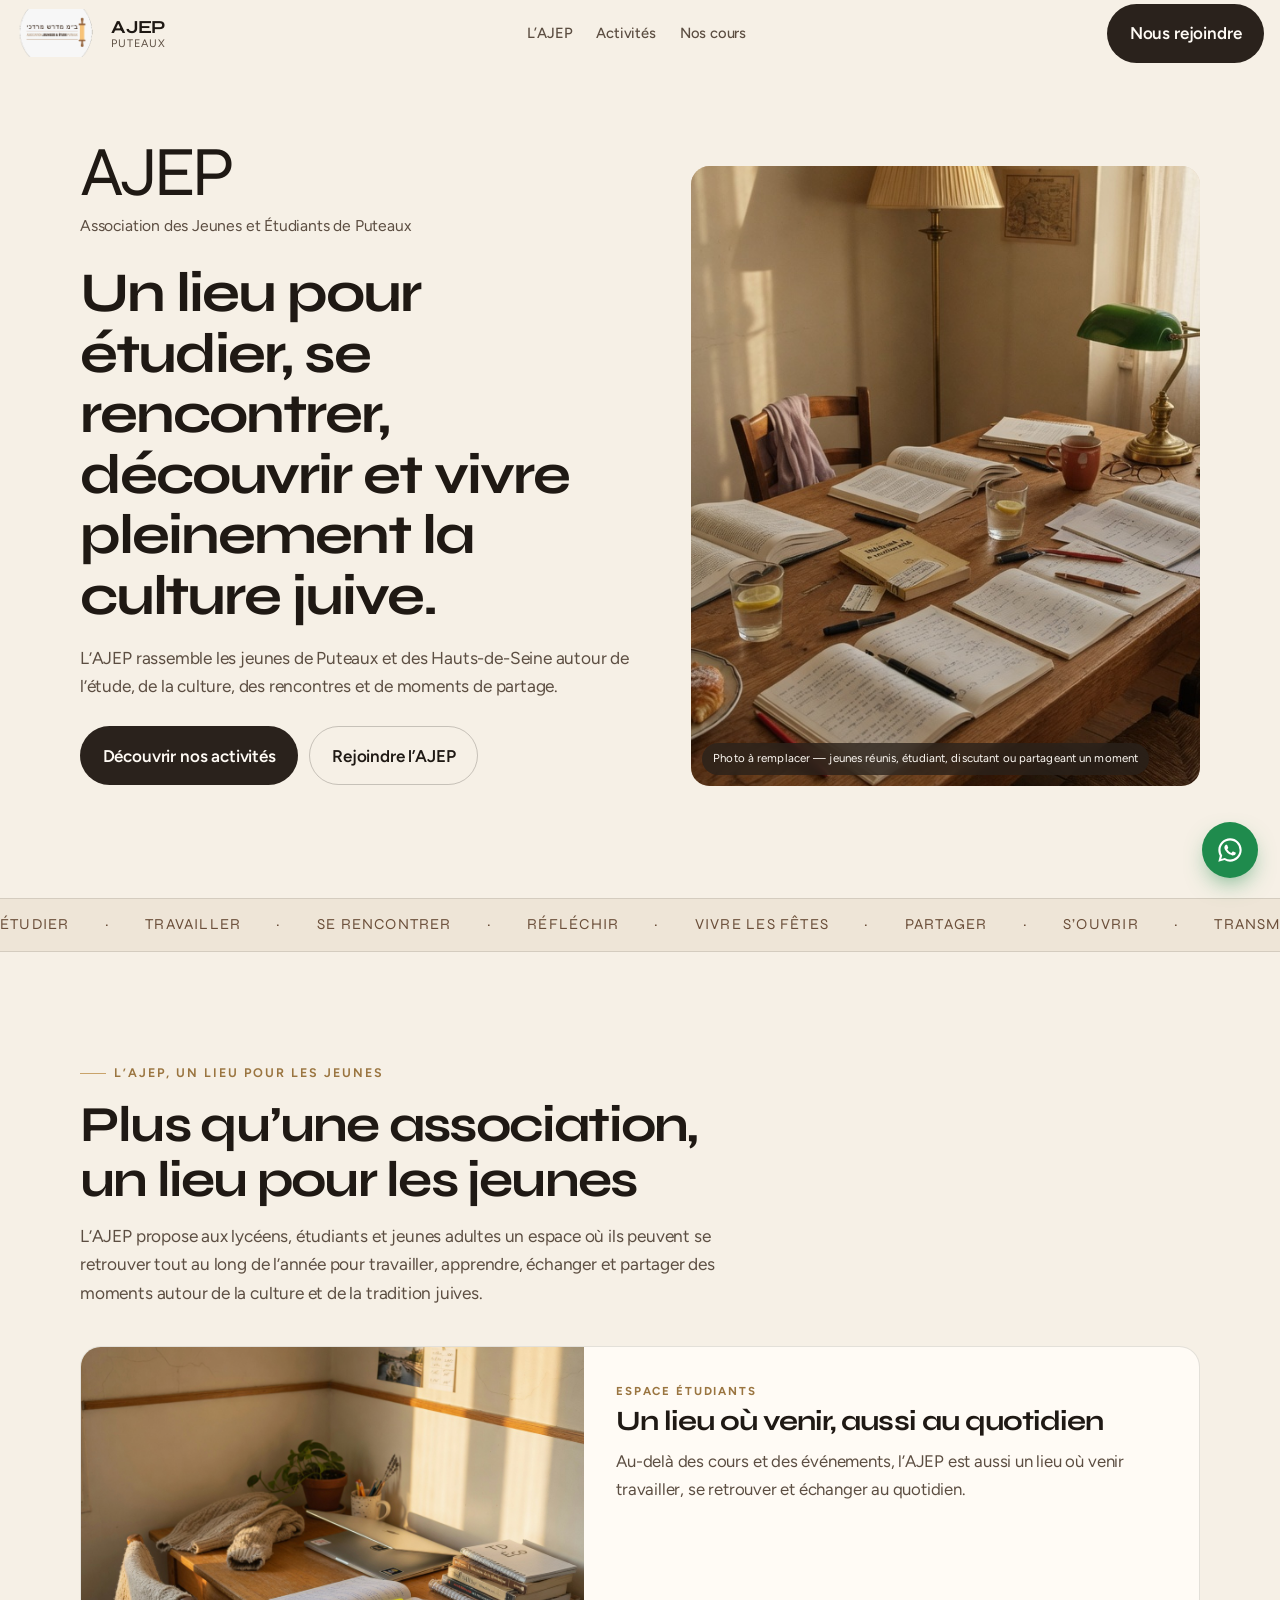
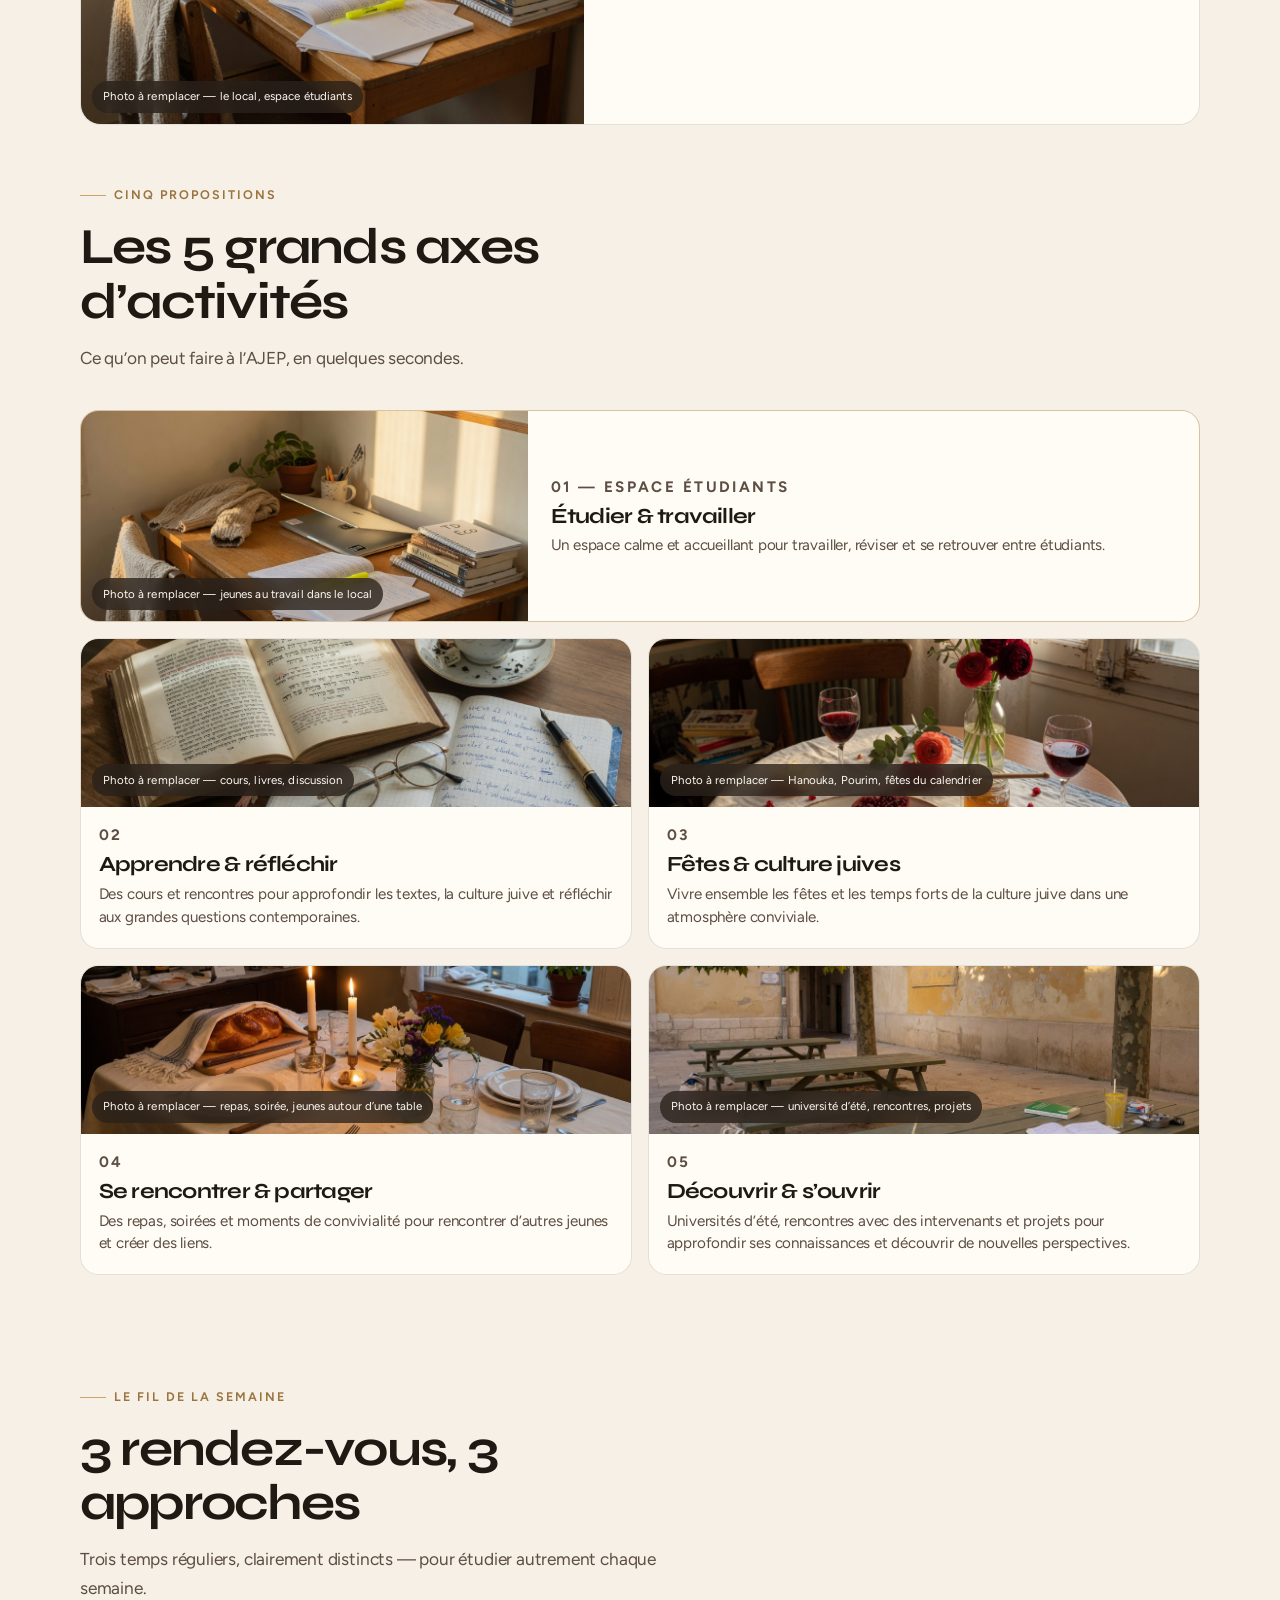
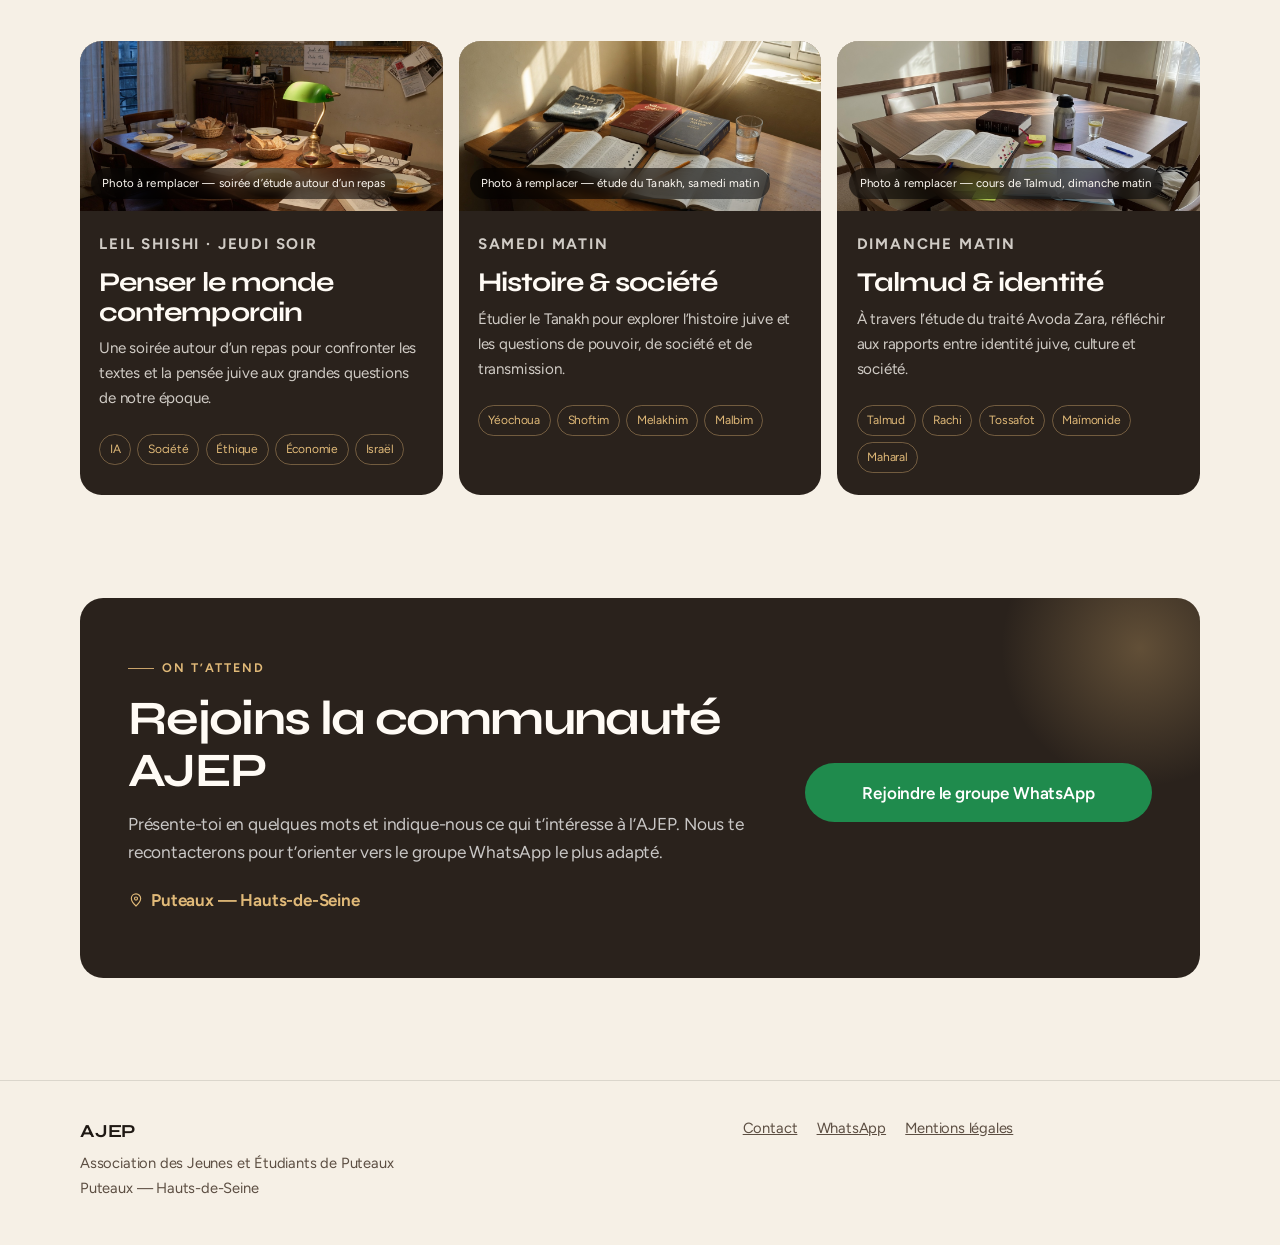
==== commit a0974e19: "Simplifie la landing AJEP et passe WhatsApp par le formulaire Retire les sections répétitives, racco" ====
--- a/index.html
+++ b/index.html
@@ -37,13 +37,11 @@
           </span>
         </a>
         <nav class="nav" aria-label="Navigation principale">
-          <a href="#lieu">Le lieu</a>
-          <a href="#etude">Étude</a>
+          <a href="#lieu">L’AJEP</a>
           <a href="#activites">Activités</a>
-          <a href="#intervenants">Intervenants</a>
-          <a href="#rejoindre">Rejoindre</a>
+          <a href="#cours">Nos cours</a>
         </nav>
-        <a class="btn btn-primary nav-cta" href="#rejoindre">Rejoindre l’AJEP</a>
+        <a class="btn btn-primary nav-cta js-join" href="#rejoindre">Nous rejoindre</a>
         <button class="burger" type="button" aria-label="Ouvrir le menu" aria-expanded="false">
           <span></span><span></span><span></span>
         </button>
@@ -51,13 +49,11 @@
     </header>
 
     <nav class="nav-panel" aria-label="Menu mobile">
-      <a href="#lieu">Le lieu</a>
-      <a href="#etude">Les rendez-vous d’étude</a>
+      <a href="#lieu">L’AJEP</a>
       <a href="#activites">Activités</a>
-      <a href="#mission">La mission</a>
-      <a href="#intervenants">Intervenants</a>
-      <a href="#rejoindre">Rejoindre l’AJEP</a>
-      <a class="btn btn-primary" href="#rejoindre" style="margin-top: 1rem">Rejoindre l’AJEP</a>
+      <a href="#cours">Nos cours</a>
+      <a href="#rejoindre" class="js-join">Nous rejoindre</a>
+      <a class="btn btn-primary js-join" href="#rejoindre" style="margin-top: 1rem">Nous rejoindre</a>
     </nav>
 
     <main id="contenu">
@@ -97,7 +93,7 @@
         </div>
       </section>
 
-      <section class="axes" id="lieu">
+      <section class="lieu" id="lieu">
         <div class="wrap">
           <div class="section-head reveal">
             <p class="kicker">L’AJEP, un lieu pour les jeunes</p>
@@ -109,27 +105,41 @@
             </p>
           </div>
 
+          <article class="lieu-highlight reveal">
+            <figure class="photo-slot">
+              <img src="images/axe-etudier.jpg" alt="" />
+              <figcaption class="photo-slot__badge">Photo à remplacer — le local, espace étudiants</figcaption>
+            </figure>
+            <div class="lieu-highlight__copy">
+              <p class="axe-num">Espace étudiants</p>
+              <h3>Un lieu où venir, aussi au quotidien</h3>
+              <p>
+                Au-delà des cours et des événements, l’AJEP est aussi un lieu où venir travailler, se retrouver et
+                échanger au quotidien.
+              </p>
+            </div>
+          </article>
+        </div>
+      </section>
+
+      <section class="axes" id="activites">
+        <div class="wrap">
+          <div class="section-head reveal">
+            <p class="kicker">Cinq propositions</p>
+            <h2>Les 5 grands axes d’activités</h2>
+            <p class="lead">Ce qu’on peut faire à l’AJEP, en quelques secondes.</p>
+          </div>
+
           <div class="axes-grid">
-            <article class="axe reveal">
-              <figure class="photo-slot">
-                <img src="images/axe-etudier.jpg" alt="" />
-                <figcaption class="photo-slot__badge">Photo à remplacer — espace de travail, étudiants en révision</figcaption>
-              </figure>
-              <div class="axe-body">
-                <p class="axe-num">01 — Un lieu de référence</p>
+            <article class="axe axe--featured reveal">
+              <figure class="photo-slot">
+                <img src="images/activite-etudiants.jpg" alt="" />
+                <figcaption class="photo-slot__badge">Photo à remplacer — jeunes au travail dans le local</figcaption>
+              </figure>
+              <div class="axe-body">
+                <p class="axe-num">01 — Espace étudiants</p>
                 <h3>Étudier &amp; travailler</h3>
-                <p>
-                  Un lieu calme et accueillant où les lycéens et étudiants peuvent venir travailler, réviser et
-                  étudier, seuls ou avec d’autres. Au-delà des cours et des événements, l’AJEP peut devenir un vrai
-                  point d’ancrage au quotidien.
-                </p>
-                <div class="chips">
-                  <span class="chip">Espace de travail</span>
-                  <span class="chip">Révisions</span>
-                  <span class="chip">Temps d’étude</span>
-                  <span class="chip">Accompagnement</span>
-                  <span class="chip">Universités d’été</span>
-                </div>
+                <p>Un espace calme et accueillant pour travailler, réviser et se retrouver entre étudiants.</p>
               </div>
             </article>
 
@@ -139,122 +149,88 @@
                 <figcaption class="photo-slot__badge">Photo à remplacer — cours, livres, discussion</figcaption>
               </figure>
               <div class="axe-body">
-                <p class="axe-num">02 — Esprit critique</p>
+                <p class="axe-num">02</p>
                 <h3>Apprendre &amp; réfléchir</h3>
                 <p>
-                  Des cours, conférences et cycles d’étude pour découvrir et approfondir la culture, l’histoire, les
-                  textes et la pensée juive — et les faire dialoguer avec les grandes questions d’aujourd’hui.
+                  Des cours et rencontres pour approfondir les textes, la culture juive et réfléchir aux grandes
+                  questions contemporaines.
+                </p>
+              </div>
+            </article>
+
+            <article class="axe reveal">
+              <figure class="photo-slot">
+                <img src="images/axe-fetes.jpg" alt="" />
+                <figcaption class="photo-slot__badge">Photo à remplacer — Hanouka, Pourim, fêtes du calendrier</figcaption>
+              </figure>
+              <div class="axe-body">
+                <p class="axe-num">03</p>
+                <h3>Fêtes &amp; culture juives</h3>
+                <p>Vivre ensemble les fêtes et les temps forts de la culture juive dans une atmosphère conviviale.</p>
+              </div>
+            </article>
+
+            <article class="axe reveal">
+              <figure class="photo-slot">
+                <img src="images/axe-rencontrer.jpg" alt="" />
+                <figcaption class="photo-slot__badge">Photo à remplacer — repas, soirée, jeunes autour d’une table</figcaption>
+              </figure>
+              <div class="axe-body">
+                <p class="axe-num">04</p>
+                <h3>Se rencontrer &amp; partager</h3>
+                <p>Des repas, soirées et moments de convivialité pour rencontrer d’autres jeunes et créer des liens.</p>
+              </div>
+            </article>
+
+            <article class="axe reveal">
+              <figure class="photo-slot">
+                <img src="images/axe-decouvrir.jpg" alt="" />
+                <figcaption class="photo-slot__badge">Photo à remplacer — université d’été, rencontres, projets</figcaption>
+              </figure>
+              <div class="axe-body">
+                <p class="axe-num">05</p>
+                <h3>Découvrir &amp; s’ouvrir</h3>
+                <p>
+                  Universités d’été, rencontres avec des intervenants et projets pour approfondir ses connaissances et
+                  découvrir de nouvelles perspectives.
+                </p>
+              </div>
+            </article>
+          </div>
+        </div>
+      </section>
+
+      <section class="rdv" id="cours">
+        <div class="wrap">
+          <div class="section-head reveal">
+            <p class="kicker">Le fil de la semaine</p>
+            <h2>3 rendez-vous, 3 approches</h2>
+            <p class="lead">Trois temps réguliers, clairement distincts — pour étudier autrement chaque semaine.</p>
+          </div>
+
+          <div class="rdv-list">
+            <article class="rdv-card reveal">
+              <figure class="photo-slot">
+                <img src="images/rdv-leil-shishi.jpg" alt="" />
+                <figcaption class="photo-slot__badge">Photo à remplacer — soirée d’étude autour d’un repas</figcaption>
+              </figure>
+              <div class="rdv-body">
+                <p class="rdv-when">Leil Shishi · Jeudi soir</p>
+                <h3>Penser le monde contemporain</h3>
+                <p>
+                  Une soirée autour d’un repas pour confronter les textes et la pensée juive aux grandes questions de
+                  notre époque.
                 </p>
                 <div class="chips">
                   <span class="chip">IA</span>
-                  <span class="chip">Réseaux sociaux</span>
-                  <span class="chip">Sciences</span>
+                  <span class="chip">Société</span>
                   <span class="chip">Éthique</span>
+                  <span class="chip">Économie</span>
                   <span class="chip">Israël</span>
                 </div>
               </div>
             </article>
 
-            <article class="axe reveal">
-              <figure class="photo-slot">
-                <img src="images/axe-fetes.jpg" alt="" />
-                <figcaption class="photo-slot__badge">Photo à remplacer — table de fête, repas, convivialité</figcaption>
-              </figure>
-              <div class="axe-body">
-                <p class="axe-num">03 — Une culture vivante</p>
-                <h3>Vivre les fêtes &amp; la culture juives</h3>
-                <p>
-                  Vivre ensemble les temps forts du calendrier et de la culture juive dans une atmosphère chaleureuse
-                  et conviviale. Une culture partagée, accessible, incarnée.
-                </p>
-                <div class="chips">
-                  <span class="chip">Fêtes juives</span>
-                  <span class="chip">Repas</span>
-                  <span class="chip">Soirées</span>
-                  <span class="chip">Culture</span>
-                </div>
-              </div>
-            </article>
-
-            <article class="axe reveal">
-              <figure class="photo-slot">
-                <img src="images/axe-rencontrer.jpg" alt="" />
-                <figcaption class="photo-slot__badge">Photo à remplacer — jeunes autour d’une table, échanges</figcaption>
-              </figure>
-              <div class="axe-body">
-                <p class="axe-num">04 — La dimension humaine</p>
-                <h3>Se rencontrer &amp; partager</h3>
-                <p>
-                  Créer des occasions de se rencontrer, d’échanger et de construire des liens entre les jeunes de
-                  Puteaux et des Hauts-de-Seine. Y compris les moments informels, au local.
-                </p>
-                <div class="chips">
-                  <span class="chip">Repas entre jeunes</span>
-                  <span class="chip">Soirées</span>
-                  <span class="chip">Discussions</span>
-                  <span class="chip">Moments informels</span>
-                </div>
-              </div>
-            </article>
-
-            <article class="axe reveal">
-              <figure class="photo-slot">
-                <img src="images/axe-decouvrir.jpg" alt="" />
-                <figcaption class="photo-slot__badge">Photo à remplacer — université d’été, rencontres, projets</figcaption>
-              </figure>
-              <div class="axe-body">
-                <p class="axe-num">05 — D’autres perspectives</p>
-                <h3>Découvrir &amp; s’ouvrir</h3>
-                <p>
-                  Des universités d’été, des rencontres avec des intervenants et des projets ponctuels pour approfondir
-                  ses connaissances, échanger et découvrir de nouvelles perspectives.
-                </p>
-                <div class="chips">
-                  <span class="chip">Universités d’été</span>
-                  <span class="chip">Intervenants</span>
-                  <span class="chip">Projets</span>
-                </div>
-              </div>
-            </article>
-          </div>
-        </div>
-      </section>
-
-      <section class="rdv" id="etude">
-        <div class="wrap">
-          <div class="section-head reveal">
-            <p class="kicker">Le fil de la semaine</p>
-            <h2>Nos trois rendez-vous d’étude</h2>
-            <p class="lead">
-              Trois temps réguliers pour étudier, débattre et relier la tradition aux questions du monde contemporain.
-            </p>
-          </div>
-
-          <div class="rdv-list">
-            <article class="rdv-card reveal">
-              <figure class="photo-slot">
-                <img src="images/rdv-leil-shishi.jpg" alt="" />
-                <figcaption class="photo-slot__badge">Photo à remplacer — soirée d’étude autour d’un repas</figcaption>
-              </figure>
-              <div class="rdv-body">
-                <p class="rdv-when">Jeudi soir</p>
-                <h3>Leil Shishi</h3>
-                <p class="rdv-sub">Étudier la tradition pour penser le monde contemporain</p>
-                <p>
-                  Une soirée hebdomadaire autour d’un repas, consacrée à l’étude et à la réflexion sur les grandes
-                  questions de notre époque à travers les textes et la pensée juive. Intelligence artificielle, réseaux
-                  sociaux, politique, économie, travail, société, antisémitisme, Israël, éthique — les séances
-                  s’appuient sur différentes sources de la tradition et sur les grands penseurs et commentateurs.
-                </p>
-                <div class="chips">
-                  <span class="chip">Jeudi soir</span>
-                  <span class="chip">Étude</span>
-                  <span class="chip">Réflexion</span>
-                  <span class="chip">Repas</span>
-                </div>
-              </div>
-            </article>
-
             <article class="rdv-card reveal">
               <figure class="photo-slot">
                 <img src="images/rdv-samedi.jpg" alt="" />
@@ -262,19 +238,16 @@
               </figure>
               <div class="rdv-body">
                 <p class="rdv-when">Samedi matin</p>
-                <h3>Samedi matin</h3>
-                <p class="rdv-sub">Histoire, pouvoir et société à travers le Tanakh</p>
-                <p>
-                  Un cycle consacré à l’étude du Na’h, notamment les livres de Yéochoua, Shoftim et Melakhim. À travers
-                  les textes et leurs commentateurs, on aborde gouvernance, pouvoir, juges, rois et prophètes, guerres
-                  et paix, construction d’une société et exil. Une place particulière est accordée à l’étude du Malbim,
-                  grand commentateur du XIXe siècle.
+                <h3>Histoire &amp; société</h3>
+                <p>
+                  Étudier le Tanakh pour explorer l’histoire juive et les questions de pouvoir, de société et de
+                  transmission.
                 </p>
                 <div class="chips">
-                  <span class="chip">Samedi matin</span>
-                  <span class="chip">Tanakh</span>
-                  <span class="chip">Histoire</span>
-                  <span class="chip">Société</span>
+                  <span class="chip">Yéochoua</span>
+                  <span class="chip">Shoftim</span>
+                  <span class="chip">Melakhim</span>
+                  <span class="chip">Malbim</span>
                 </div>
               </div>
             </article>
@@ -286,19 +259,17 @@
               </figure>
               <div class="rdv-body">
                 <p class="rdv-when">Dimanche matin</p>
-                <h3>Dimanche matin</h3>
-                <p class="rdv-sub">Identité juive et confrontation des cultures</p>
-                <p>
-                  Un cycle d’étude autour du traité talmudique Avoda Zara et de ses grands commentateurs : Rachi,
-                  Tossafot, Maïmonide, Maharal, entre autres. Le cours interroge les rapports entre identité juive,
-                  environnement culturel, influences extérieures et transmission — comment la tradition a pensé, au fil
-                  des siècles, la rencontre avec les sociétés environnantes.
+                <h3>Talmud &amp; identité</h3>
+                <p>
+                  À travers l’étude du traité Avoda Zara, réfléchir aux rapports entre identité juive, culture et
+                  société.
                 </p>
                 <div class="chips">
-                  <span class="chip">Dimanche matin</span>
                   <span class="chip">Talmud</span>
-                  <span class="chip">Identité</span>
-                  <span class="chip">Transmission</span>
+                  <span class="chip">Rachi</span>
+                  <span class="chip">Tossafot</span>
+                  <span class="chip">Maïmonide</span>
+                  <span class="chip">Maharal</span>
                 </div>
               </div>
             </article>
@@ -306,141 +277,15 @@
         </div>
       </section>
 
-      <section class="activites" id="activites">
-        <div class="wrap">
-          <div class="section-head reveal">
-            <p class="kicker">Concrètement</p>
-            <h2>Nos activités</h2>
-            <p class="lead">Ce qui se passe à l’AJEP, en quelques secondes.</p>
-          </div>
-          <div class="act-grid">
-            <article class="act reveal">
-              <img src="images/activite-etudiants.jpg" alt="" />
-              <span class="photo-slot__badge">Photo à remplacer — jeunes au travail dans le local</span>
-              <div class="act-body">
-                <h3>Espace étudiants</h3>
-                <p>Un lieu pour travailler, réviser et se retrouver. Seul ou en groupe, dans de bonnes conditions.</p>
-              </div>
-            </article>
-            <article class="act reveal">
-              <img src="images/activite-cours.jpg" alt="" />
-              <span class="photo-slot__badge">Photo à remplacer — cours ou conférence</span>
-              <div class="act-body">
-                <h3>Cours &amp; conférences</h3>
-                <p>Apprendre, comprendre et débattre. Des enseignements réguliers et des regards croisés.</p>
-              </div>
-            </article>
-            <article class="act reveal">
-              <img src="images/activite-repas.jpg" alt="" />
-              <span class="photo-slot__badge">Photo à remplacer — repas, soirée, convivialité</span>
-              <div class="act-body">
-                <h3>Repas &amp; soirées</h3>
-                <p>Se retrouver autrement. Des moments pour se rencontrer et échanger.</p>
-              </div>
-            </article>
-            <article class="act reveal">
-              <img src="images/activite-fetes.jpg" alt="" />
-              <span class="photo-slot__badge">Photo à remplacer — fête juive vécue ensemble</span>
-              <div class="act-body">
-                <h3>Fêtes juives</h3>
-                <p>Vivre ensemble les temps forts du calendrier juif.</p>
-              </div>
-            </article>
-            <article class="act reveal">
-              <img src="images/activite-universites.jpg" alt="" />
-              <span class="photo-slot__badge">Photo à remplacer — université d’été, étude et rencontres</span>
-              <div class="act-body">
-                <h3>Universités d’été</h3>
-                <p>Étudier autrement. Approfondir une thématique, dans une atmosphère conviviale.</p>
-              </div>
-            </article>
-          </div>
-        </div>
-      </section>
-
-      <section class="mission" id="mission">
-        <div class="wrap">
-          <div class="mission-grid reveal">
-            <figure class="photo-slot">
-              <img src="images/mission.jpg" alt="" />
-              <figcaption class="photo-slot__badge">Photo à remplacer — échange autour d’un texte, jeunes et intervenant</figcaption>
-            </figure>
-            <div class="mission-copy">
-              <p class="kicker">Transmettre et comprendre</p>
-              <h2>Comprendre d’où l’on vient pour mieux comprendre le monde</h2>
-              <p>
-                L’AJEP souhaite transmettre aux jeunes les connaissances et les repères nécessaires pour construire une
-                identité juive éclairée, assumée et ouverte sur le monde.
-              </p>
-              <p>
-                À travers l’étude, les rencontres et les activités culturelles, l’association crée un espace où
-                tradition et monde contemporain peuvent dialoguer.
-              </p>
-            </div>
-          </div>
-        </div>
-      </section>
-
-      <section class="intervenants" id="intervenants">
-        <div class="wrap">
-          <div class="section-head reveal">
-            <p class="kicker">Regards croisés</p>
-            <h2>Des intervenants aux parcours multiples</h2>
-            <p class="lead">
-              L’AJEP rassemble des enseignants et intervenants issus d’univers différents afin de croiser les regards
-              et les expériences.
-            </p>
-          </div>
-          <div class="int-grid">
-            <article class="int reveal">
-              <div class="avatar">Photo à venir</div>
-              <div>
-                <h3>Nom à venir</h3>
-                <p class="role">Textes et pensée juive</p>
-                <p>Enseignement des textes, de la tradition et de la pensée juive.</p>
-              </div>
-            </article>
-            <article class="int reveal">
-              <div class="avatar">Photo à venir</div>
-              <div>
-                <h3>Nom à venir</h3>
-                <p class="role">Université et recherche</p>
-                <p>Un regard académique pour relier les sources aux questions d’aujourd’hui.</p>
-              </div>
-            </article>
-            <article class="int reveal">
-              <div class="avatar">Photo à venir</div>
-              <div>
-                <h3>Nom à venir</h3>
-                <p class="role">Sciences et technologie</p>
-                <p>Sciences, technique et société — pour penser le monde qui se construit.</p>
-              </div>
-            </article>
-            <article class="int reveal">
-              <div class="avatar">Photo à venir</div>
-              <div>
-                <h3>Nom à venir</h3>
-                <p class="role">Monde professionnel</p>
-                <p>Entrepreneuriat et expériences de terrain, au contact de la vie réelle.</p>
-              </div>
-            </article>
-          </div>
-          <p class="int-note lead reveal">
-            Cette diversité permet de faire dialoguer les textes et la tradition juive avec les grandes questions
-            intellectuelles, scientifiques et sociales de notre époque.
-          </p>
-        </div>
-      </section>
-
       <section class="join" id="rejoindre">
         <div class="wrap">
-          <div class="join-card reveal">
-            <div>
+          <div class="join-card reveal" id="join-card">
+            <div class="join-intro">
               <p class="kicker" style="color: var(--gold-bright)">On t’attend</p>
-              <h2>Envie de nous rejoindre&nbsp;?</h2>
+              <h2>Rejoins la communauté AJEP</h2>
               <p class="lead">
-                Que ce soit pour travailler, participer à un cours, venir à une soirée ou simplement rencontrer
-                d’autres jeunes, les portes de l’AJEP sont ouvertes.
+                Présente-toi en quelques mots et indique-nous ce qui t’intéresse à l’AJEP. Nous te recontacterons pour
+                t’orienter vers le groupe WhatsApp le plus adapté.
               </p>
               <p class="place">
                 <svg width="16" height="16" viewBox="0 0 24 24" fill="none" aria-hidden="true">
@@ -455,9 +300,56 @@
               </p>
             </div>
             <div class="join-actions">
-              <a class="btn btn-wa js-whatsapp" href="#rejoindre">Rejoindre le groupe WhatsApp</a>
-              <button class="btn btn-ghost js-contact" type="button">Nous contacter</button>
-            </div>
+              <a class="btn btn-wa js-join" href="#rejoindre">Rejoindre le groupe WhatsApp</a>
+            </div>
+
+            <div class="success-msg" id="form-success" hidden>
+              <p class="success-msg__title">Merci !</p>
+              <p>Nous avons bien reçu ta demande et nous te recontacterons rapidement.</p>
+            </div>
+
+            <form class="join-form" id="contact-form" hidden>
+              <label class="field">
+                <span>Prénom et nom</span>
+                <input name="nom" type="text" required autocomplete="name" />
+              </label>
+              <div class="field-row">
+                <label class="field">
+                  <span>Âge</span>
+                  <input name="age" type="number" inputmode="numeric" min="12" max="99" required />
+                </label>
+                <label class="field">
+                  <span>Téléphone</span>
+                  <input name="telephone" type="tel" required autocomplete="tel" inputmode="tel" />
+                </label>
+              </div>
+              <fieldset class="interests">
+                <legend>Qu’est-ce qui t’intéresse à l’AJEP&nbsp;?</legend>
+                <label class="choice"
+                  ><input type="checkbox" name="interet" value="Espace étudiants" /> Espace étudiants</label
+                >
+                <label class="choice"><input type="checkbox" name="interet" value="Cours" /> Cours</label>
+                <label class="choice"
+                  ><input type="checkbox" name="interet" value="Fêtes & événements" /> Fêtes &amp; événements</label
+                >
+                <label class="choice"><input type="checkbox" name="interet" value="Rencontres" /> Rencontres</label>
+                <label class="choice"
+                  ><input type="checkbox" name="interet" value="Université d’été" /> Université d’été</label
+                >
+                <label class="choice"><input type="checkbox" name="interet" value="Autre" /> Autre</label>
+              </fieldset>
+              <label class="field">
+                <span>Parle-nous de toi et de ce que tu recherches</span>
+                <textarea
+                  name="message"
+                  rows="5"
+                  required
+                  placeholder="Quelques mots sur toi, ce qui t’intéresse et ce que tu aimerais trouver à l’AJEP…"
+                ></textarea>
+              </label>
+              <p class="form-status" id="form-status" hidden></p>
+              <button class="btn btn-gold btn-full" type="submit">Envoyer ma demande</button>
+            </form>
           </div>
         </div>
       </section>
@@ -471,15 +363,15 @@
           Puteaux — Hauts-de-Seine
         </div>
         <div class="foot-links">
-          <a href="#rejoindre">Contact</a>
-          <a class="js-whatsapp" href="#rejoindre">WhatsApp</a>
+          <a class="js-join" href="#rejoindre">Contact</a>
+          <a class="js-join" href="#rejoindre">WhatsApp</a>
           <a class="js-instagram" href="#" hidden>Instagram</a>
           <a href="mentions-legales.html">Mentions légales</a>
         </div>
       </div>
     </footer>
 
-    <a class="fab-wa js-whatsapp" href="#rejoindre" aria-label="Écrire sur WhatsApp">
+    <a class="fab-wa js-join" href="#rejoindre" aria-label="Rejoindre l’AJEP">
       <svg viewBox="0 0 24 24" fill="currentColor" aria-hidden="true">
         <path
           d="M19.05 4.91A9.86 9.86 0 0 0 12.04 2C6.5 2 2 6.48 2 12c0 1.77.46 3.45 1.28 4.9L2 22l5.25-1.38A9.93 9.93 0 0 0 12.04 22C17.56 22 22 17.52 22 12c0-2.65-1.03-5.14-2.95-7.09ZM12.04 20.15a8.1 8.1 0 0 1-4.13-1.13l-.3-.18-3.12.82.83-3.04-.2-.31a8.1 8.1 0 0 1-1.24-4.31c0-4.48 3.66-8.13 8.16-8.13 2.18 0 4.23.85 5.77 2.39a8.08 8.08 0 0 1 2.39 5.76c0 4.48-3.66 8.13-8.16 8.13Zm4.47-6.09c-.24-.12-1.45-.72-1.67-.8-.22-.08-.39-.12-.55.12-.16.24-.63.8-.77.96-.14.16-.28.18-.52.06-.24-.12-1.02-.37-1.94-1.2-.72-.64-1.2-1.43-1.34-1.67-.14-.24-.01-.37.11-.49.11-.11.24-.28.37-.42.12-.14.16-.24.24-.4.08-.16.04-.3-.02-.42-.06-.12-.55-1.33-.76-1.82-.2-.48-.4-.41-.55-.42h-.47c-.16 0-.42.06-.64.3-.22.24-.84.82-.84 2s.86 2.32.98 2.48c.12.16 1.69 2.58 4.1 3.62.57.25 1.02.4 1.37.51.57.18 1.1.16 1.51.1.46-.07 1.45-.59 1.65-1.16.2-.57.2-1.06.14-1.16-.06-.1-.22-.16-.46-.28Z"
@@ -492,26 +384,6 @@
       <a class="btn btn-primary js-join" href="#rejoindre">Rejoindre</a>
     </div>
 
-    <div class="modal" id="contact-modal" role="dialog" aria-modal="true" aria-labelledby="contact-title">
-      <div class="modal-backdrop" data-close></div>
-      <div class="modal-card">
-        <button class="modal-close" type="button" data-close aria-label="Fermer">×</button>
-        <h2 id="contact-title">Nous contacter</h2>
-        <p class="lead">Dis-nous qui tu es et ce que tu cherches — on te répond.</p>
-        <form id="contact-form">
-          <label class="field"
-            ><span>Prénom</span><input name="prenom" type="text" required autocomplete="given-name"
-          /></label>
-          <label class="field"><span>E-mail</span><input name="email" type="email" required autocomplete="email" /></label>
-          <label class="field"
-            ><span>Message</span><textarea name="message" rows="4" required></textarea
-          ></label>
-          <p class="form-status" id="form-status" hidden></p>
-          <button class="btn btn-primary btn-full" type="submit">Envoyer</button>
-        </form>
-      </div>
-    </div>
-
     <script src="js/config.js"></script>
     <script src="js/main.js"></script>
   </body>
--- a/css/styles.css
+++ b/css/styles.css
@@ -431,9 +431,37 @@
   }
 }
 
+/* Lieu */
+.lieu {
+  padding: var(--space) 0 0;
+}
+.lieu-highlight {
+  display: grid;
+  background: var(--white);
+  border: 1px solid var(--line);
+  border-radius: calc(var(--radius) + 0.15rem);
+  overflow: hidden;
+  margin-bottom: 0.4rem;
+}
+.lieu-highlight .photo-slot {
+  min-height: 220px;
+  border-radius: 0;
+}
+.lieu-highlight__copy {
+  padding: 1.4rem 1.25rem 1.5rem;
+}
+.lieu-highlight__copy h3 {
+  font-size: clamp(1.35rem, 3vw, 1.75rem);
+  margin: 0.35rem 0 0.7rem;
+}
+.lieu-highlight__copy p:last-child {
+  color: var(--ink-soft);
+  font-size: 1.05rem;
+}
+
 /* Axes */
 .axes {
-  padding: var(--space) 0;
+  padding: 2.8rem 0 var(--space);
 }
 .axes-grid {
   display: grid;
@@ -454,14 +482,14 @@
   box-shadow: var(--shadow);
 }
 .axe .photo-slot {
-  height: 190px;
+  height: 168px;
   border-radius: 0;
 }
 .axe-body {
-  padding: 1.25rem 1.2rem 1.4rem;
+  padding: 1.05rem 1.1rem 1.2rem;
   display: flex;
   flex-direction: column;
-  gap: 0.65rem;
+  gap: 0.4rem;
   flex: 1;
 }
 .axe-num {
@@ -476,7 +504,11 @@
 }
 .axe p {
   color: var(--ink-soft);
-  font-size: 0.98rem;
+  font-size: 0.95rem;
+  line-height: 1.5;
+}
+.axe--featured {
+  border-color: color-mix(in srgb, var(--gold) 45%, var(--line));
 }
 .chips {
   display: flex;
@@ -500,17 +532,20 @@
 }
 .rdv-list {
   display: grid;
-  gap: 1.15rem;
+  gap: 1rem;
 }
 .rdv-card {
-  display: grid;
+  display: flex;
+  flex-direction: column;
   background: var(--espresso);
   color: var(--white);
   border-radius: calc(var(--radius) + 0.2rem);
   overflow: hidden;
+  min-height: 100%;
 }
 .rdv-card .photo-slot {
-  min-height: 210px;
+  min-height: 160px;
+  height: 160px;
   border-radius: 0;
 }
 .rdv-card .photo-slot__badge {
@@ -531,21 +566,15 @@
   margin-bottom: 0.7rem;
 }
 .rdv-card h3 {
-  font-size: clamp(1.7rem, 4vw, 2.2rem);
-  margin-bottom: 0.35rem;
-}
-.rdv-sub {
-  font-size: 1.02rem;
-  color: color-mix(in srgb, var(--white) 78%, var(--gold));
-  margin-bottom: 0.9rem;
-  font-weight: 500;
+  font-size: clamp(1.35rem, 3vw, 1.7rem);
+  margin-bottom: 0.55rem;
 }
 .rdv-card p {
   color: color-mix(in srgb, var(--white) 78%, transparent);
-  font-size: 0.98rem;
+  font-size: 0.95rem;
 }
 .rdv-card .chips {
-  margin-top: 1.1rem;
+  margin-top: 0.95rem;
 }
 .rdv-card .chip {
   background: transparent;
@@ -734,6 +763,91 @@
   flex-direction: column;
   gap: 0.7rem;
   position: relative;
+}
+.join-card.is-open,
+.join-card.is-success {
+  display: block;
+}
+.join-card.is-open .join-actions,
+.join-card.is-success .join-actions {
+  display: none;
+}
+.join-card.is-success .join-intro .lead,
+.join-card.is-success .join-intro .place,
+.join-card.is-success .join-intro .kicker {
+  display: none;
+}
+.join-form {
+  position: relative;
+  margin-top: 0.4rem;
+  max-width: 40rem;
+  padding-bottom: 0.4rem;
+}
+.join-form .field span,
+.join-form legend {
+  color: color-mix(in srgb, white 88%, transparent);
+}
+.join-form .field input,
+.join-form .field textarea {
+  background: color-mix(in srgb, var(--white) 92%, var(--gold));
+  border-color: transparent;
+  color: var(--ink);
+}
+.field-row {
+  display: grid;
+  grid-template-columns: 1fr 1.5fr;
+  gap: 0.7rem;
+}
+@media (max-width: 520px) {
+  .field-row {
+    grid-template-columns: 1fr 1fr;
+  }
+}
+.interests {
+  border: 0;
+  padding: 0;
+  margin: 0 0 1rem;
+}
+.interests legend {
+  font-size: 0.82rem;
+  font-weight: 650;
+  margin-bottom: 0.65rem;
+}
+.interests {
+  display: flex;
+  flex-wrap: wrap;
+  gap: 0.45rem;
+}
+.choice {
+  display: inline-flex;
+  align-items: center;
+  gap: 0.4rem;
+  padding: 0.5rem 0.75rem;
+  border-radius: 999px;
+  border: 1px solid rgba(255, 255, 255, 0.28);
+  font-size: 0.88rem;
+  cursor: pointer;
+  user-select: none;
+}
+.choice input {
+  accent-color: var(--gold);
+}
+.choice:has(input:checked) {
+  background: rgba(255, 255, 255, 0.12);
+  border-color: var(--gold-bright);
+}
+.success-msg {
+  position: relative;
+  padding: 0.4rem 0 0.6rem;
+}
+.success-msg__title {
+  font-family: var(--font-display);
+  font-size: 1.8rem;
+  letter-spacing: -0.03em;
+  margin-bottom: 0.45rem;
+}
+.success-msg p {
+  color: color-mix(in srgb, white 80%, transparent);
 }
 .join-card .btn.btn-ghost {
   color: #fff;
@@ -903,8 +1017,7 @@
 /* Reveal */
 body.nav-open .fab-wa,
 body.nav-open .mobile-bar,
-body.modal-open .fab-wa,
-body.modal-open .mobile-bar {
+body.form-open .fab-wa {
   opacity: 0;
   pointer-events: none;
 }
@@ -939,14 +1052,35 @@
   .axes-grid {
     grid-template-columns: 1fr 1fr;
   }
-  .act-grid {
-    grid-template-columns: 1fr 1fr;
-  }
-  .int-grid {
-    grid-template-columns: 1fr 1fr;
+  .axe--featured {
+    grid-column: 1 / -1;
+    display: grid;
+    grid-template-columns: minmax(240px, 0.85fr) 1.15fr;
+    align-items: stretch;
+  }
+  .axe--featured .photo-slot {
+    height: 200px;
+    min-height: 200px;
+  }
+  .axe--featured .axe-body {
+    justify-content: center;
+    padding: 1.3rem 1.4rem;
+  }
+  .lieu-highlight {
+    grid-template-columns: 0.9fr 1.1fr;
+    align-items: stretch;
+  }
+  .lieu-highlight .photo-slot {
+    min-height: 100%;
   }
   .hero-photo {
     height: 460px;
+  }
+  .rdv-list {
+    grid-template-columns: 1fr 1fr;
+  }
+  .rdv-list .rdv-card:last-child {
+    grid-column: 1 / -1;
   }
 }
 
@@ -991,78 +1125,55 @@
   .axes-grid {
     grid-template-columns: repeat(6, 1fr);
   }
-  .axe:nth-child(1),
+  .axe--featured {
+    grid-column: span 6;
+    grid-template-columns: minmax(280px, 0.8fr) 1.2fr;
+  }
+  .axe--featured .photo-slot {
+    height: 210px;
+    min-height: 210px;
+  }
   .axe:nth-child(2),
-  .axe:nth-child(3) {
-    grid-column: span 2;
-  }
+  .axe:nth-child(3),
   .axe:nth-child(4),
   .axe:nth-child(5) {
     grid-column: span 3;
   }
 
-  .rdv-card {
-    grid-template-columns: 0.9fr 1.1fr;
-    min-height: 320px;
-  }
-  .rdv-card:nth-child(even) {
-    grid-template-columns: 1.1fr 0.9fr;
-  }
-  .rdv-card:nth-child(even) .photo-slot {
-    order: 2;
+  .rdv-list {
+    grid-template-columns: 1fr 1fr 1fr;
+  }
+  .rdv-list .rdv-card:last-child {
+    grid-column: auto;
   }
   .rdv-card .photo-slot {
-    min-height: 100%;
+    height: 170px;
+    min-height: 170px;
   }
   .rdv-body {
-    padding: 2.2rem;
+    padding: 1.35rem 1.2rem 1.4rem;
     display: flex;
     flex-direction: column;
-    justify-content: center;
-  }
-
-  .act-grid {
-    grid-template-columns: repeat(6, 1fr);
-  }
-  .act:nth-child(1) {
-    grid-column: span 3;
-    min-height: 300px;
-  }
-  .act:nth-child(2) {
-    grid-column: span 3;
-    min-height: 300px;
-  }
-  .act:nth-child(3),
-  .act:nth-child(4),
-  .act:nth-child(5) {
-    grid-column: span 2;
-    min-height: 260px;
-  }
-
-  .mission-grid {
-    grid-template-columns: 0.95fr 1.05fr;
-    align-items: stretch;
-  }
-  .mission .photo-slot {
-    min-height: 100%;
-  }
-  .mission-copy {
-    padding: 3rem 2.6rem;
+    flex: 1;
   }
 
   .join-card {
-    padding: 3.4rem 3rem;
+    padding: 3.2rem 3rem 2.6rem;
+  }
+  .join-card:not(.is-open):not(.is-success) {
     display: grid;
-    grid-template-columns: 1.25fr 0.85fr;
+    grid-template-columns: 1.3fr 0.7fr;
     gap: 2rem;
     align-items: center;
   }
-  .join-actions {
-    flex-direction: column;
-    align-items: stretch;
+  .join-card:not(.is-open):not(.is-success) .join-actions {
+    position: relative;
   }
   .join-actions .btn {
     width: 100%;
+  }
+  .lieu-highlight__copy {
+    padding: 2.2rem 2rem;
   }
   .foot-grid {
     grid-template-columns: 1.4fr 1fr;
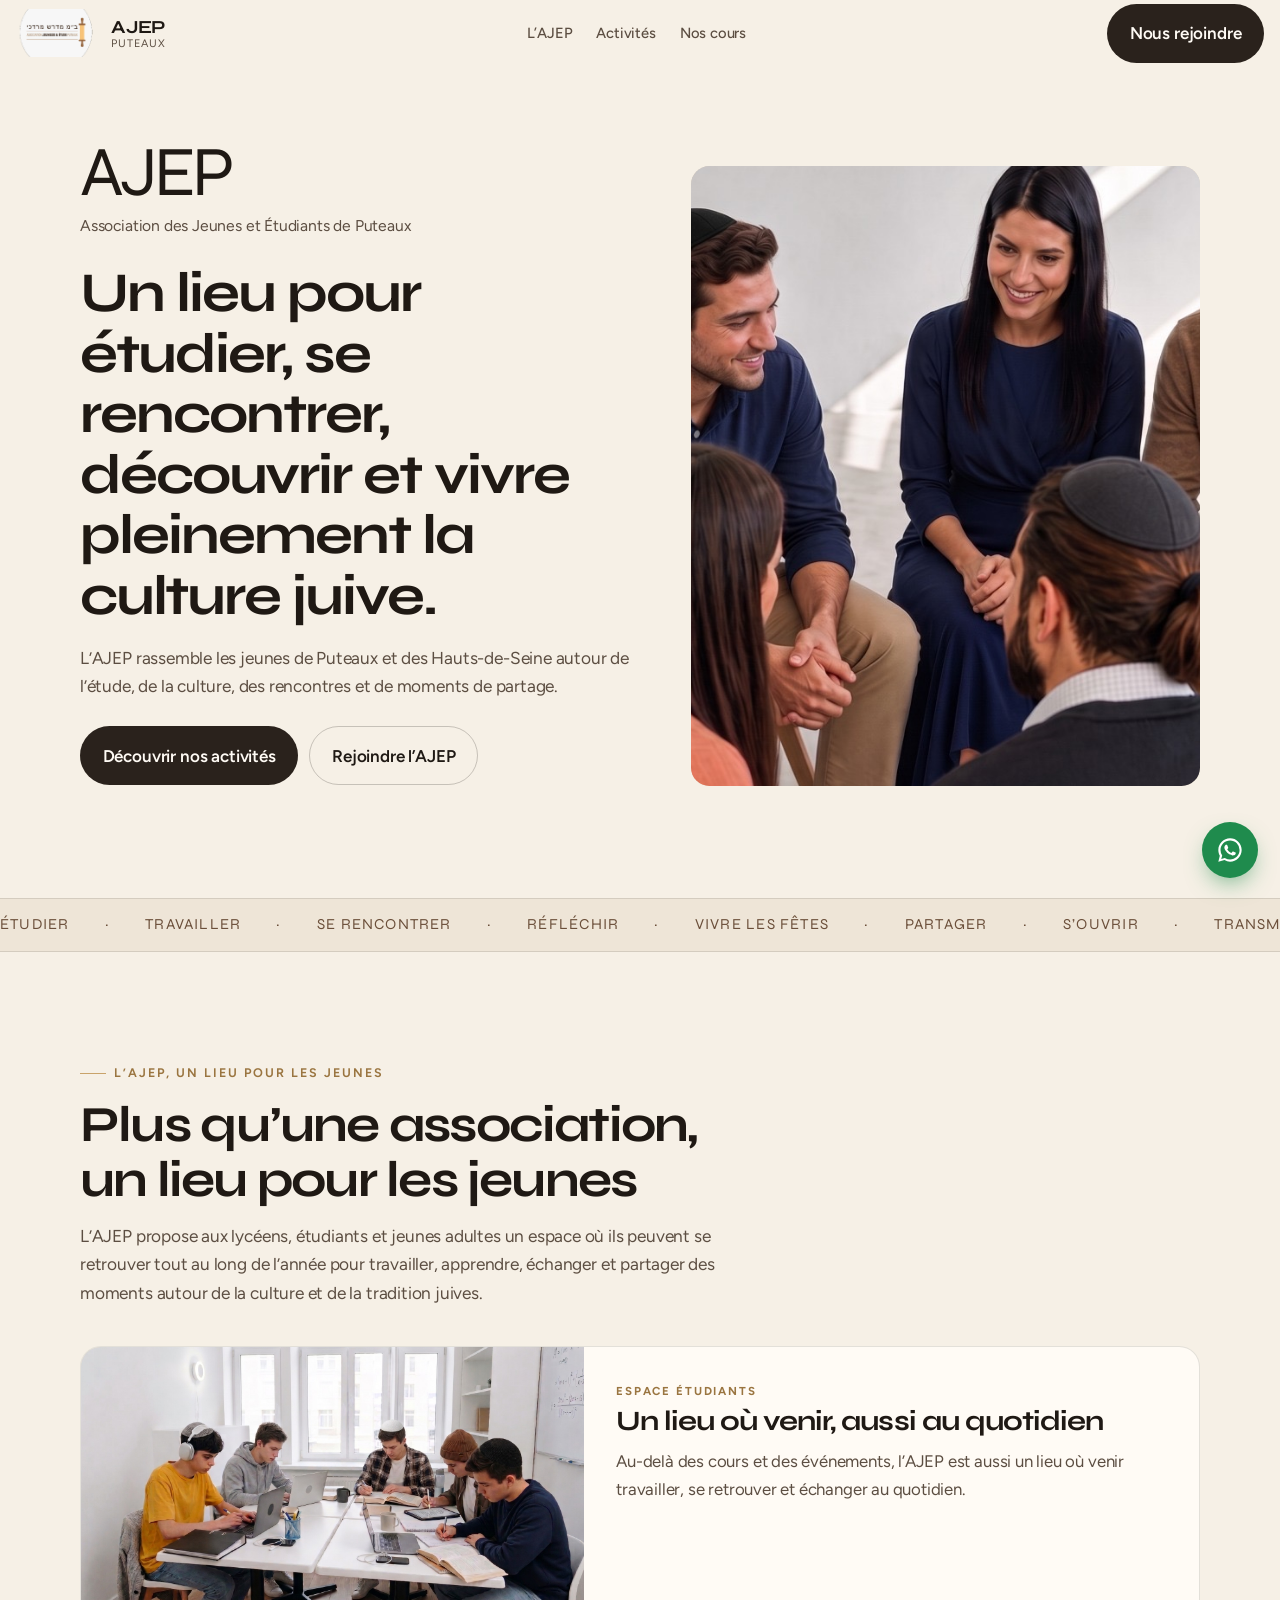
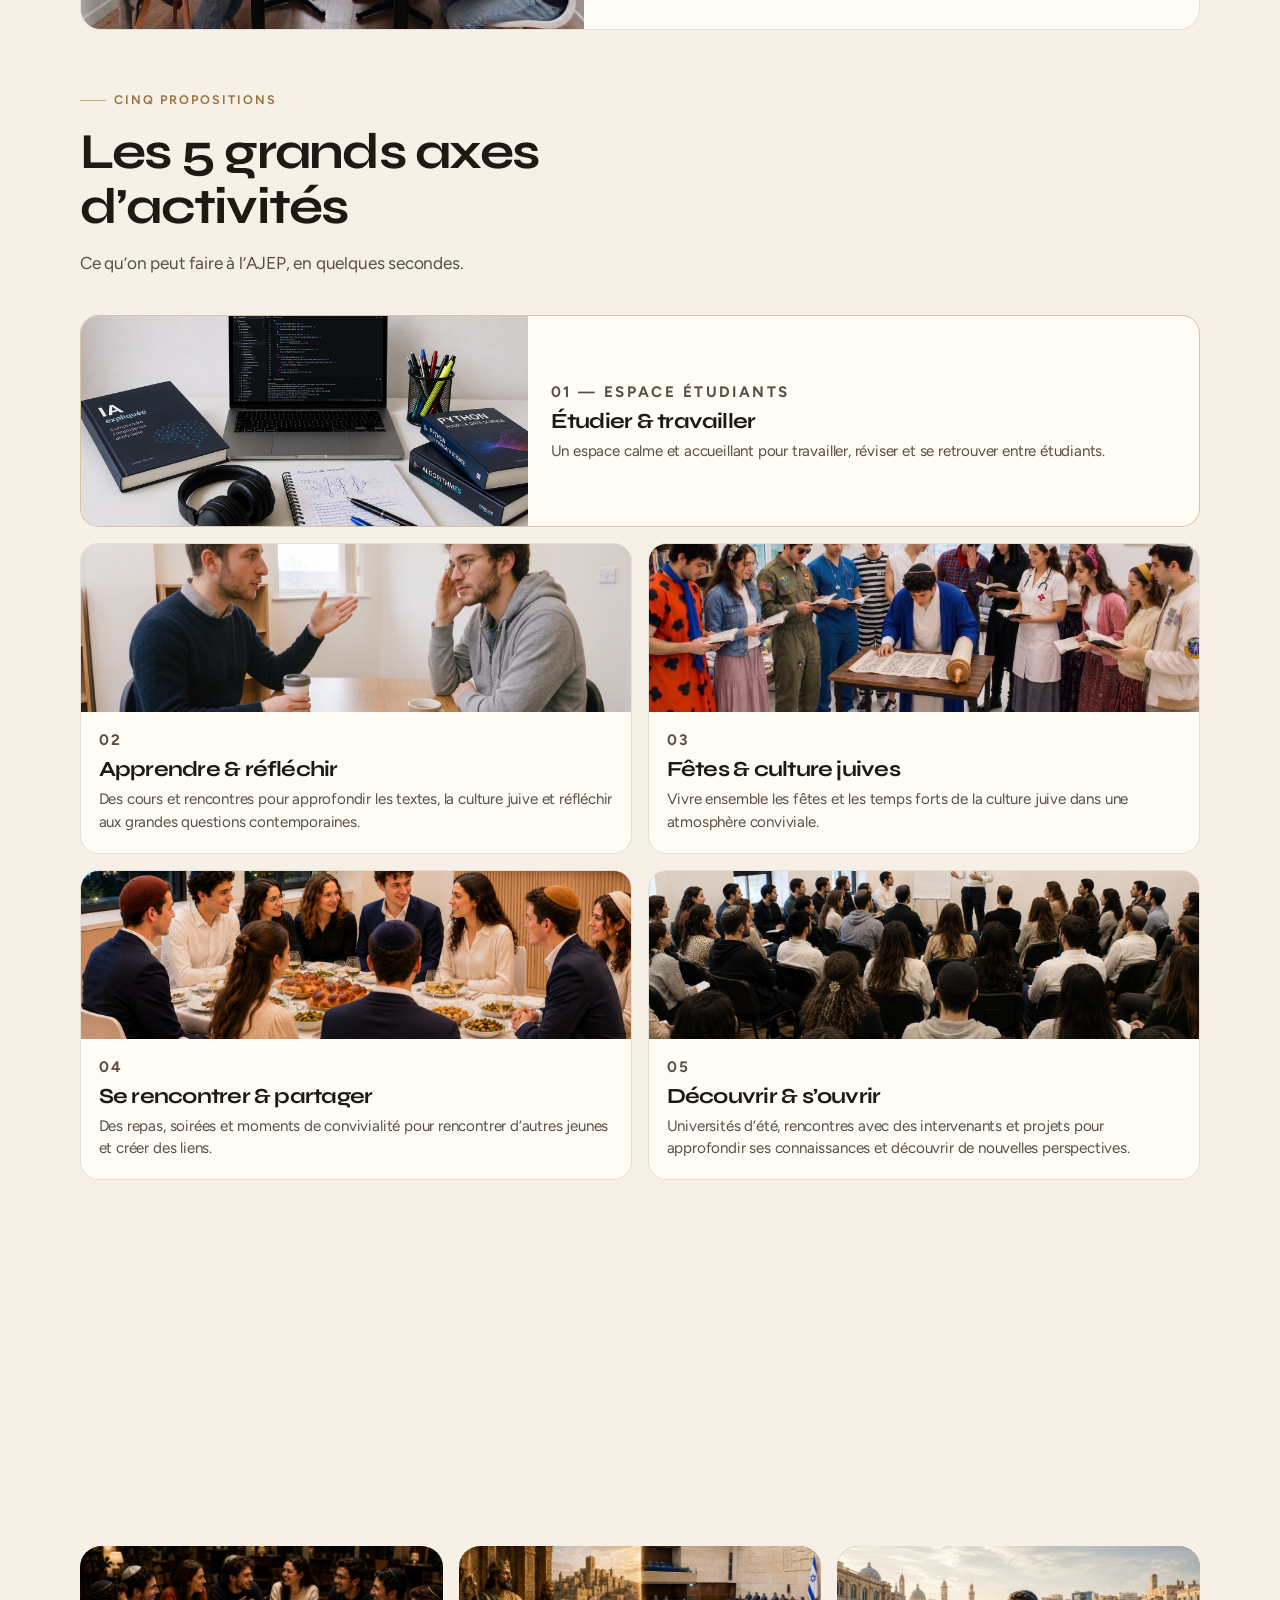
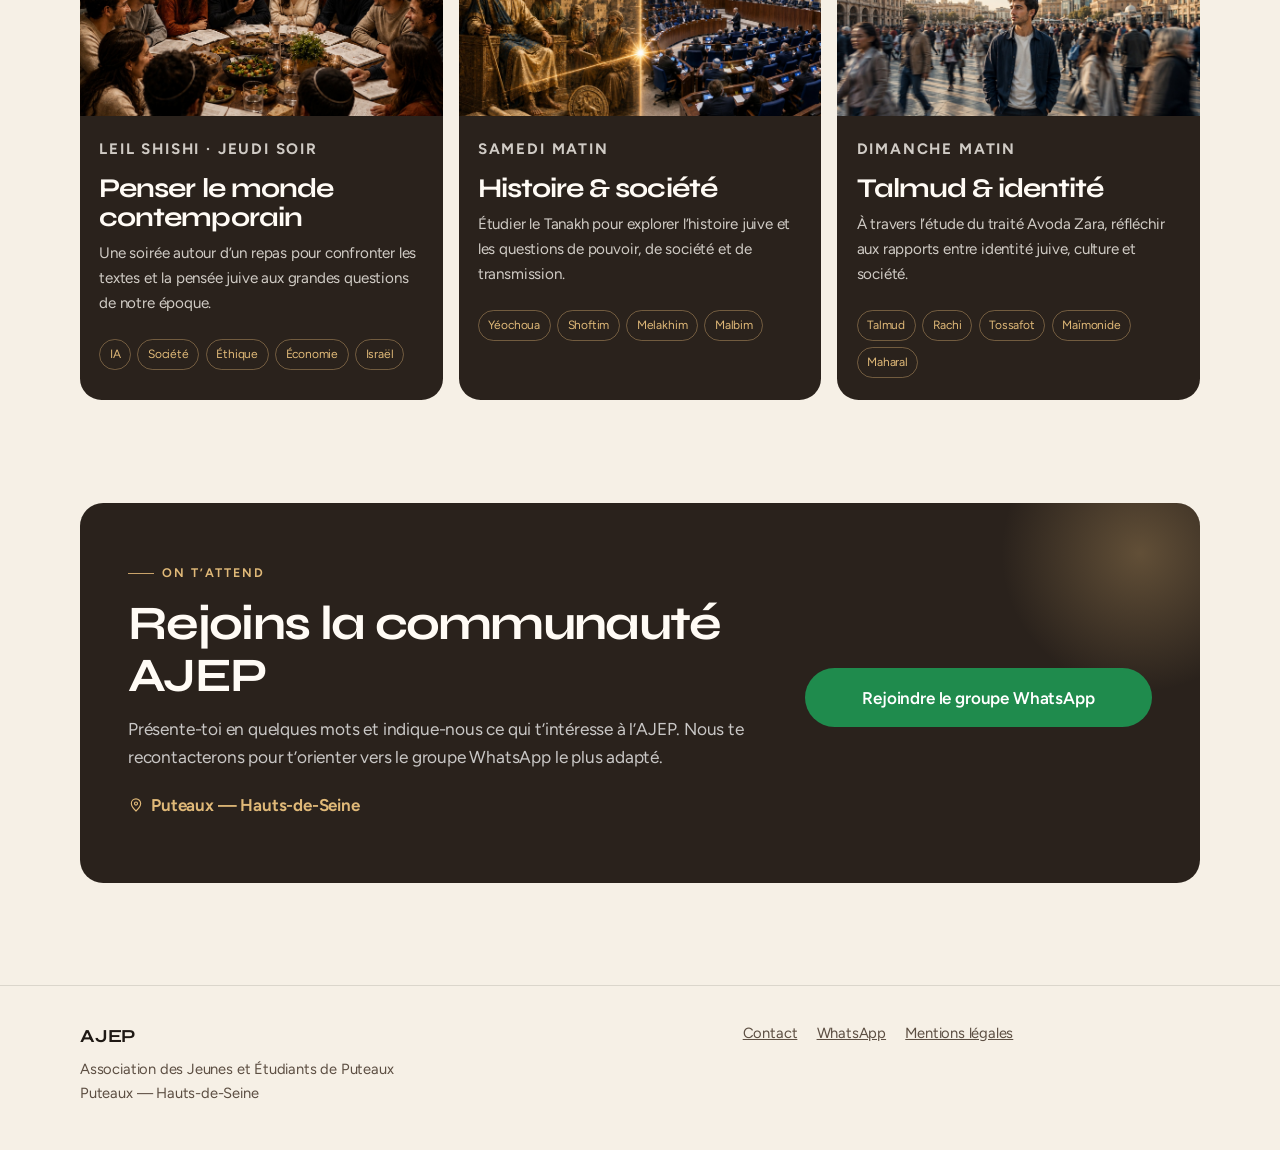
==== commit 37b76d9f: "Place les deux nouvelles photos et retire les badges axe-rencontrer reçoit le repas, axe-decouvrir l" ====
--- a/index.html
+++ b/index.html
@@ -74,9 +74,6 @@
           </div>
           <figure class="photo-slot hero-photo">
             <img src="images/hero.jpg" alt="" />
-            <figcaption class="photo-slot__badge">
-              Photo à remplacer — jeunes réunis, étudiant, discutant ou partageant un moment
-            </figcaption>
           </figure>
         </div>
         <div class="marquee" aria-hidden="true">
@@ -108,7 +105,6 @@
           <article class="lieu-highlight reveal">
             <figure class="photo-slot">
               <img src="images/axe-etudier.jpg" alt="" />
-              <figcaption class="photo-slot__badge">Photo à remplacer — le local, espace étudiants</figcaption>
             </figure>
             <div class="lieu-highlight__copy">
               <p class="axe-num">Espace étudiants</p>
@@ -134,7 +130,6 @@
             <article class="axe axe--featured reveal">
               <figure class="photo-slot">
                 <img src="images/activite-etudiants.jpg" alt="" />
-                <figcaption class="photo-slot__badge">Photo à remplacer — jeunes au travail dans le local</figcaption>
               </figure>
               <div class="axe-body">
                 <p class="axe-num">01 — Espace étudiants</p>
@@ -146,7 +141,6 @@
             <article class="axe reveal">
               <figure class="photo-slot">
                 <img src="images/axe-apprendre.jpg" alt="" />
-                <figcaption class="photo-slot__badge">Photo à remplacer — cours, livres, discussion</figcaption>
               </figure>
               <div class="axe-body">
                 <p class="axe-num">02</p>
@@ -161,7 +155,6 @@
             <article class="axe reveal">
               <figure class="photo-slot">
                 <img src="images/axe-fetes.jpg" alt="" />
-                <figcaption class="photo-slot__badge">Photo à remplacer — Hanouka, Pourim, fêtes du calendrier</figcaption>
               </figure>
               <div class="axe-body">
                 <p class="axe-num">03</p>
@@ -173,7 +166,6 @@
             <article class="axe reveal">
               <figure class="photo-slot">
                 <img src="images/axe-rencontrer.jpg" alt="" />
-                <figcaption class="photo-slot__badge">Photo à remplacer — repas, soirée, jeunes autour d’une table</figcaption>
               </figure>
               <div class="axe-body">
                 <p class="axe-num">04</p>
@@ -185,7 +177,6 @@
             <article class="axe reveal">
               <figure class="photo-slot">
                 <img src="images/axe-decouvrir.jpg" alt="" />
-                <figcaption class="photo-slot__badge">Photo à remplacer — université d’été, rencontres, projets</figcaption>
               </figure>
               <div class="axe-body">
                 <p class="axe-num">05</p>
@@ -212,7 +203,6 @@
             <article class="rdv-card reveal">
               <figure class="photo-slot">
                 <img src="images/rdv-leil-shishi.jpg" alt="" />
-                <figcaption class="photo-slot__badge">Photo à remplacer — soirée d’étude autour d’un repas</figcaption>
               </figure>
               <div class="rdv-body">
                 <p class="rdv-when">Leil Shishi · Jeudi soir</p>
@@ -234,7 +224,6 @@
             <article class="rdv-card reveal">
               <figure class="photo-slot">
                 <img src="images/rdv-samedi.jpg" alt="" />
-                <figcaption class="photo-slot__badge">Photo à remplacer — étude du Tanakh, samedi matin</figcaption>
               </figure>
               <div class="rdv-body">
                 <p class="rdv-when">Samedi matin</p>
@@ -255,7 +244,6 @@
             <article class="rdv-card reveal">
               <figure class="photo-slot">
                 <img src="images/rdv-dimanche.jpg" alt="" />
-                <figcaption class="photo-slot__badge">Photo à remplacer — cours de Talmud, dimanche matin</figcaption>
               </figure>
               <div class="rdv-body">
                 <p class="rdv-when">Dimanche matin</p>
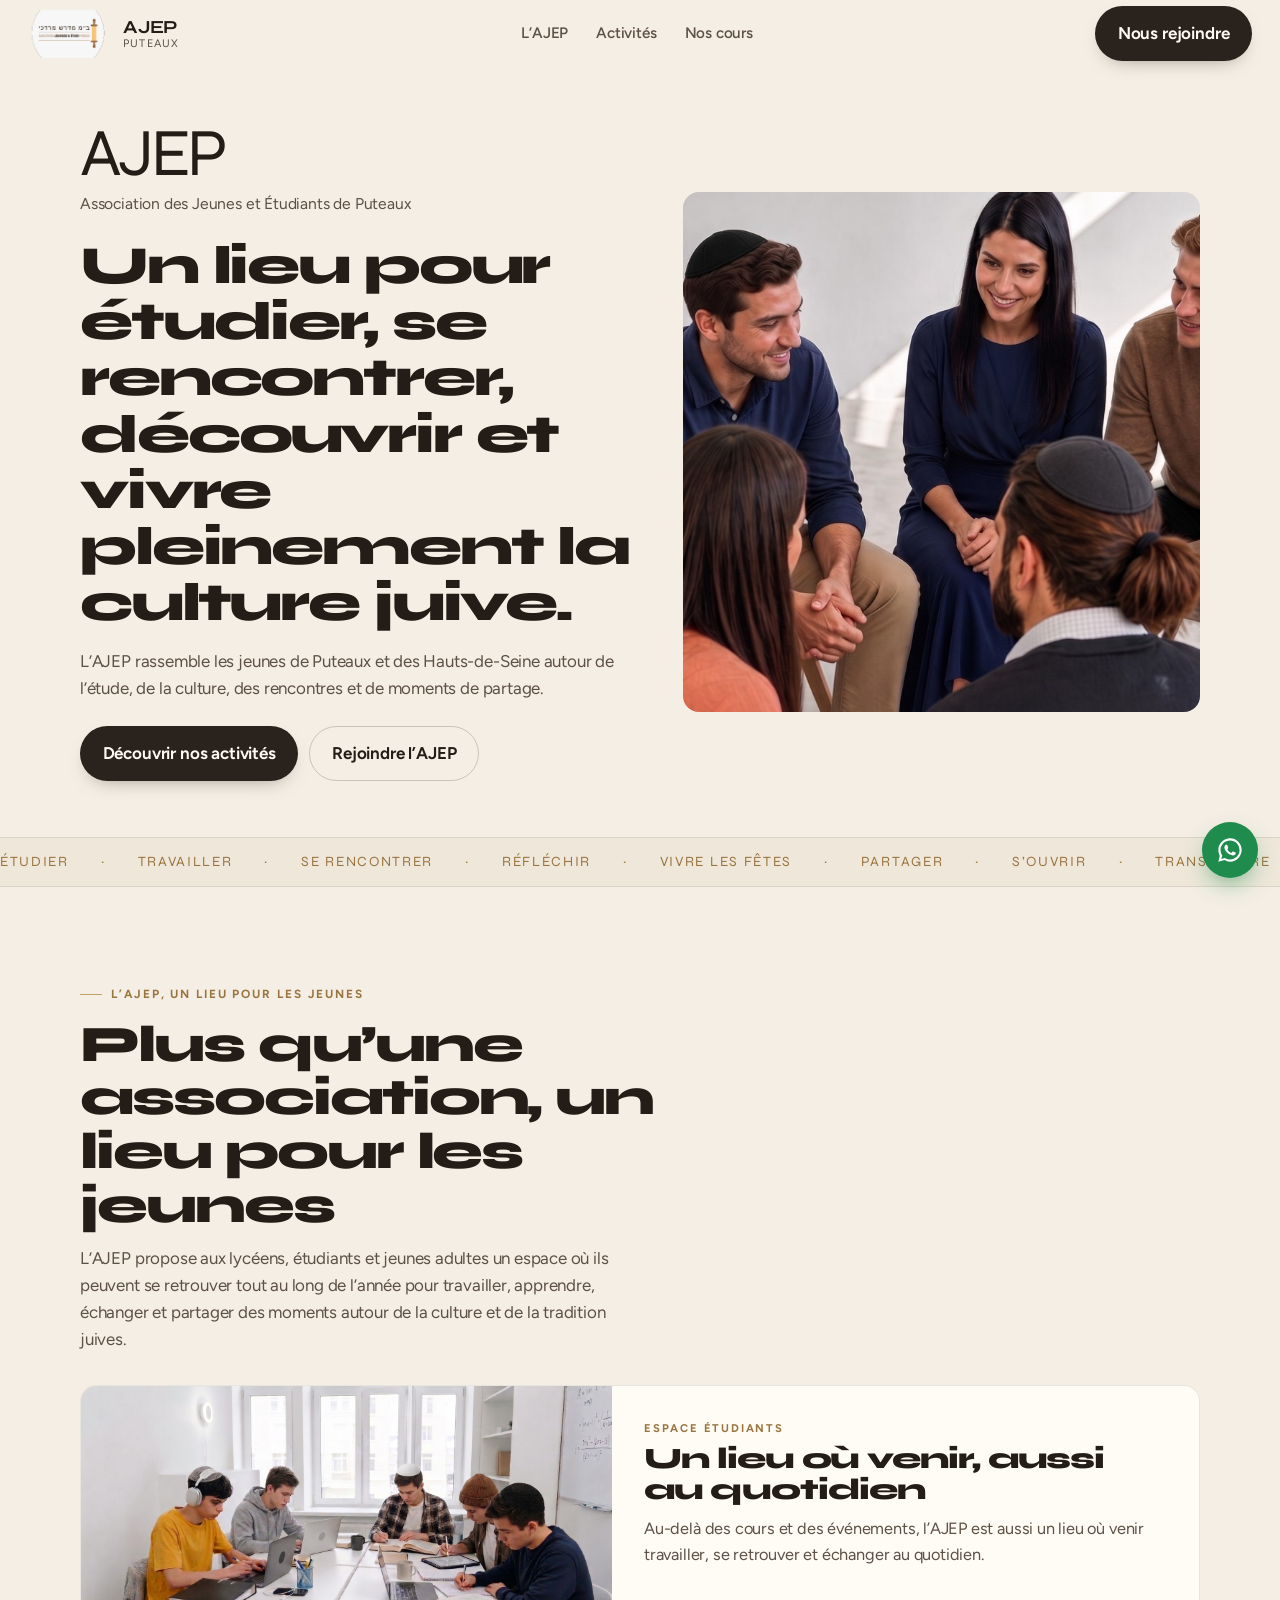
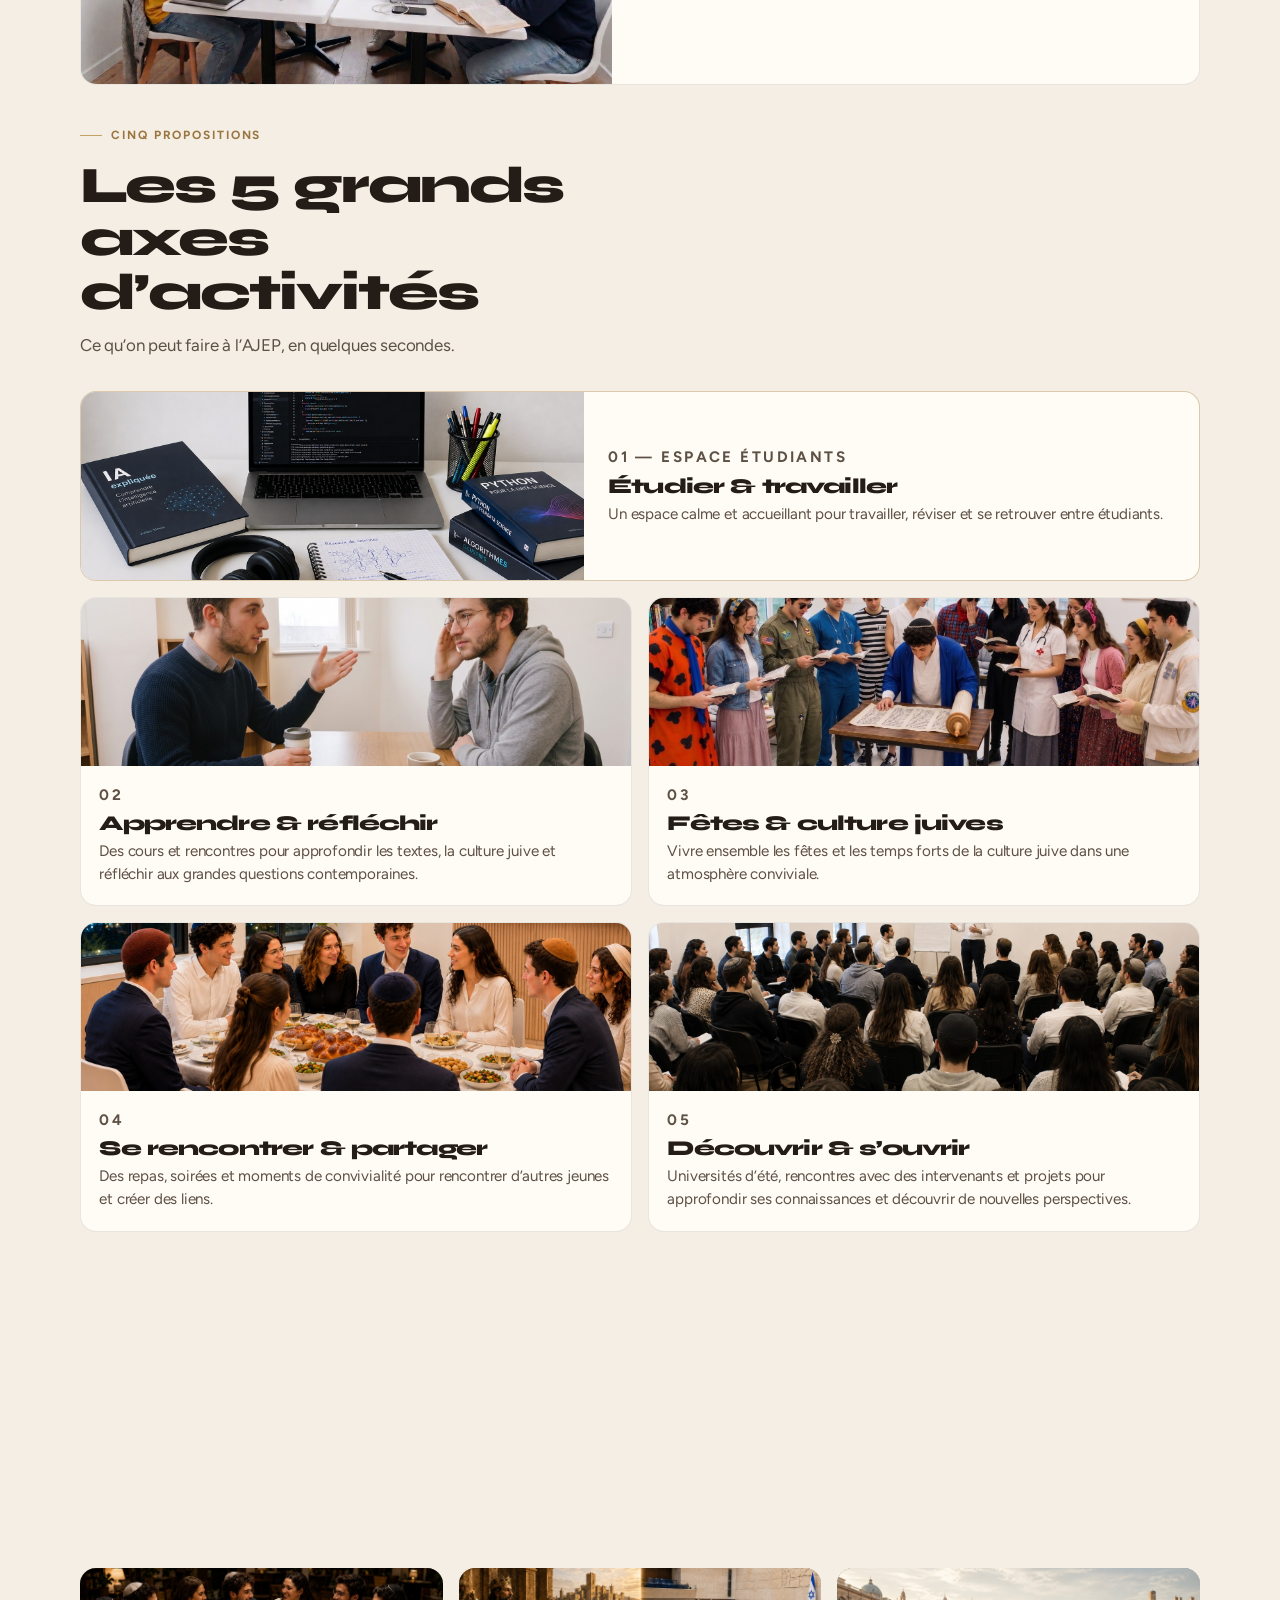
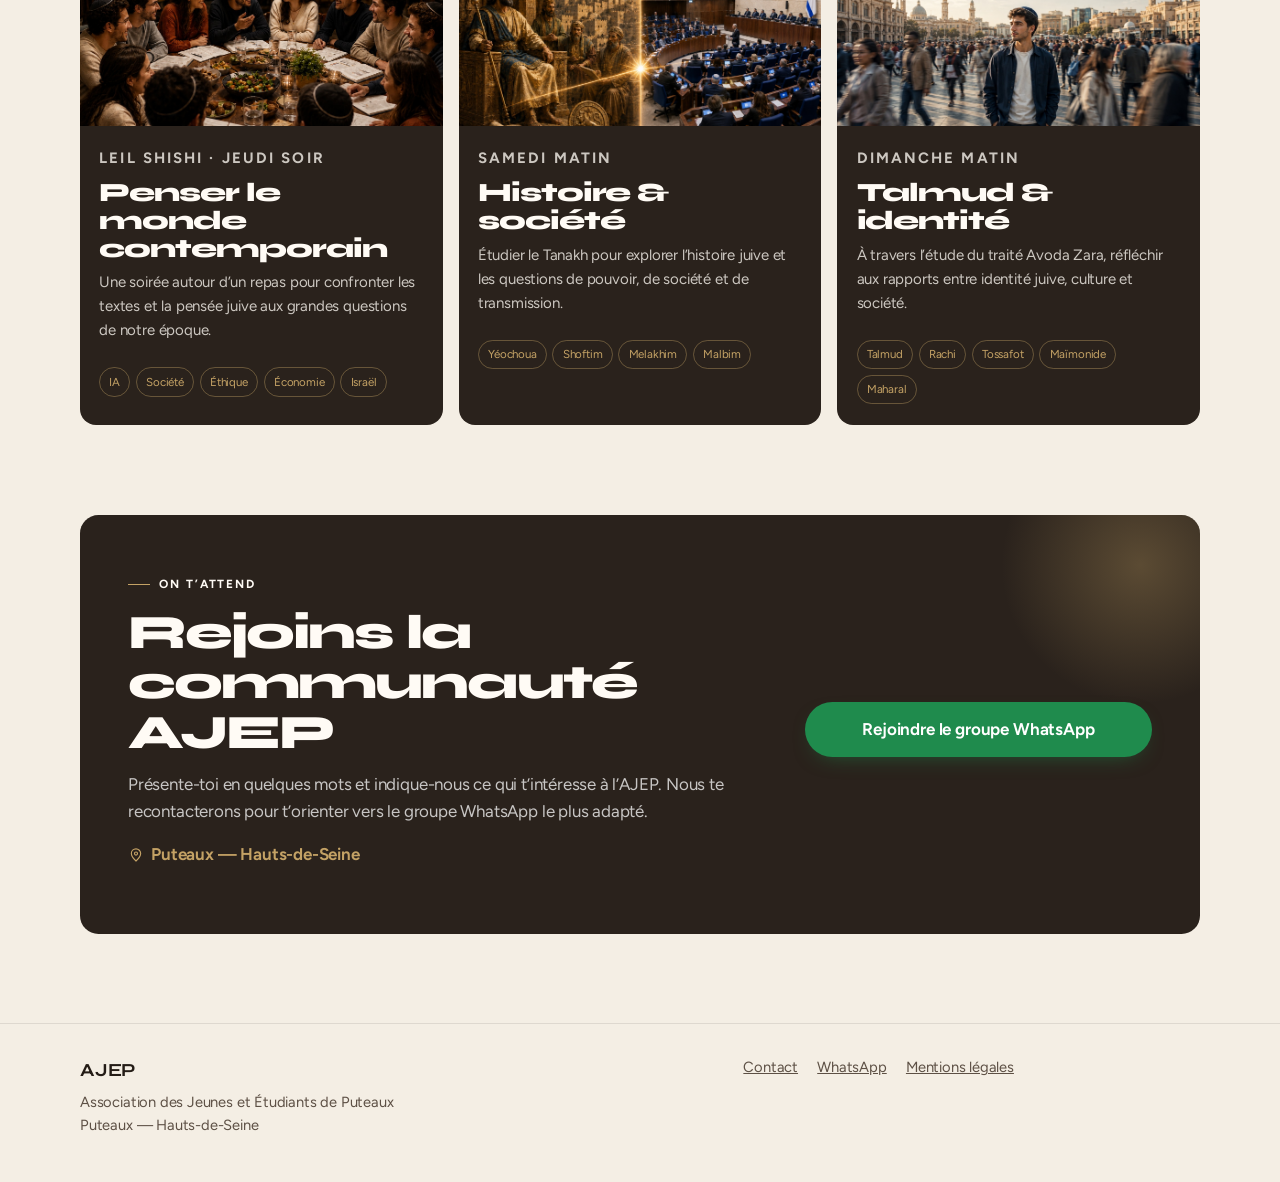
==== commit c8fe6d93: "Affine le design : palette, typo et espacements unifiés Garde crème / brun / or et les CTA WhatsApp." ====
--- a/index.html
+++ b/index.html
@@ -53,7 +53,7 @@
       <a href="#activites">Activités</a>
       <a href="#cours">Nos cours</a>
       <a href="#rejoindre" class="js-join">Nous rejoindre</a>
-      <a class="btn btn-primary js-join" href="#rejoindre" style="margin-top: 1rem">Nous rejoindre</a>
+      <a class="btn btn-primary js-join" href="#rejoindre">Nous rejoindre</a>
     </nav>
 
     <main id="contenu">
--- a/css/styles.css
+++ b/css/styles.css
@@ -1,28 +1,32 @@
-/* AJEP — identité chaleureuse, jeune, éditoriale */
+/* AJEP — crème, encre, or. CTA WhatsApp inchangé. */
 :root {
-  --paper: #f6f0e6;
-  --paper-2: #ebe2d2;
-  --sand: #e4d6c0;
+  --paper: #f4eee4;
+  --paper-2: #ece4d6;
   --white: #fffbf5;
-  --ink: #1f1914;
-  --ink-soft: #5c4e42;
-  --brown: #6b4f3a;
-  --gold: #c9a36a;
-  --gold-bright: #e0b978;
+  --ink: #241c16;
+  --ink-soft: #5d5045;
+  --gold: #c4a265;
   --gold-deep: #9a7540;
-  --copper: #c45c38;
   --espresso: #2a221c;
-  --line: rgba(31, 25, 20, 0.12);
-  --line-strong: rgba(31, 25, 20, 0.22);
   --wa: #1f8b4d;
-  --radius: 1.15rem;
-  --radius-sm: 0.85rem;
+  --line: rgba(36, 28, 22, 0.1);
+  --line-strong: rgba(36, 28, 22, 0.2);
+  --radius: 1rem;
+  --radius-sm: 0.75rem;
   --header: 4.25rem;
-  --shadow: 0 18px 50px -24px rgba(31, 25, 20, 0.35);
+  --shadow: 0 16px 40px -20px rgba(36, 28, 22, 0.28);
   --ease: cubic-bezier(0.22, 1, 0.36, 1);
   --font-display: "Syne", system-ui, sans-serif;
   --font: "Figtree", system-ui, sans-serif;
-  --space: clamp(4.5rem, 8vw, 8.5rem);
+  --space-1: 0.25rem;
+  --space-2: 0.5rem;
+  --space-3: 0.75rem;
+  --space-4: 1rem;
+  --space-5: 1.5rem;
+  --space-6: 2rem;
+  --space: clamp(4rem, 7vw, 7.5rem);
+  --gutter: clamp(1.15rem, 4vw, 1.75rem);
+  --wrap: 1120px;
 }
 
 *,
@@ -40,7 +44,7 @@
   margin: 0;
   font-family: var(--font);
   font-size: 1.0625rem;
-  line-height: 1.65;
+  line-height: 1.6;
   color: var(--ink);
   background: var(--paper);
   letter-spacing: -0.011em;
@@ -68,9 +72,9 @@
 h3,
 h4 {
   font-family: var(--font-display);
-  line-height: 1.08;
-  letter-spacing: -0.035em;
-  font-weight: 700;
+  line-height: 1.05;
+  letter-spacing: -0.04em;
+  font-weight: 800;
   margin: 0;
 }
 
@@ -84,14 +88,19 @@
   list-style: none;
 }
 
+:focus-visible {
+  outline: 2px solid var(--gold);
+  outline-offset: 3px;
+}
+
 .skip {
   position: absolute;
   left: -999px;
   top: 0;
 }
 .skip:focus {
-  left: 1rem;
-  top: 1rem;
+  left: var(--space-4);
+  top: var(--space-4);
   z-index: 80;
   background: var(--ink);
   color: var(--white);
@@ -100,12 +109,7 @@
 }
 
 .wrap {
-  width: min(1120px, calc(100% - 2.5rem));
-  margin-inline: auto;
-}
-
-.wrap-wide {
-  width: min(1280px, calc(100% - 2.5rem));
+  width: min(var(--wrap), calc(100% - (var(--gutter) * 2)));
   margin-inline: auto;
 }
 
@@ -117,22 +121,21 @@
   height: var(--header);
   display: flex;
   align-items: center;
-  background: color-mix(in srgb, var(--paper) 86%, transparent);
+  background: color-mix(in srgb, var(--paper) 88%, transparent);
   backdrop-filter: blur(16px);
   border-bottom: 1px solid transparent;
   transition: border-color 0.3s var(--ease), background 0.3s var(--ease);
 }
 .site-header.is-scrolled {
   border-bottom-color: var(--line);
-  background: color-mix(in srgb, var(--paper) 92%, white);
 }
 
 .site-header .wrap {
   display: flex;
   align-items: center;
   justify-content: space-between;
-  gap: 1rem;
-  width: min(1280px, calc(100% - 2rem));
+  gap: var(--space-4);
+  width: min(1280px, calc(100% - (var(--gutter) * 2)));
   max-width: 100%;
 }
 
@@ -160,20 +163,20 @@
 .brand-text span {
   font-size: 0.68rem;
   color: var(--ink-soft);
-  letter-spacing: 0.08em;
+  letter-spacing: 0.1em;
   text-transform: uppercase;
 }
 
 .nav {
   display: none;
   align-items: center;
-  gap: 1.5rem;
+  gap: 1.75rem;
 }
 .nav a {
   text-decoration: none;
-  font-size: 0.92rem;
+  font-size: 0.95rem;
   color: var(--ink-soft);
-  font-weight: 500;
+  font-weight: 550;
 }
 .nav a:hover {
   color: var(--ink);
@@ -218,10 +221,10 @@
   position: fixed;
   inset: var(--header) 0 0 0;
   background: var(--paper);
-  padding: 1.5rem 1.25rem 6rem;
+  padding: var(--space-5) var(--gutter) 6rem;
   display: none;
   flex-direction: column;
-  gap: 0.35rem;
+  gap: var(--space-1);
   z-index: 39;
 }
 body.nav-open .nav-panel {
@@ -234,31 +237,42 @@
   padding: 0.55rem 0.2rem;
   border-bottom: 1px solid var(--line);
 }
+.nav-panel .btn {
+  margin-top: var(--space-4);
+  font-family: var(--font);
+  font-size: 1rem;
+  border-bottom: 0;
+}
 
 /* Buttons */
 .btn {
   display: inline-flex;
   align-items: center;
   justify-content: center;
-  gap: 0.55rem;
+  gap: 0.5rem;
+  min-height: 3rem;
   text-decoration: none;
   border: 1.5px solid transparent;
   border-radius: 999px;
-  padding: 0.9rem 1.35rem;
-  font-weight: 600;
+  padding: 0.8rem 1.35rem;
+  font-weight: 650;
   letter-spacing: -0.01em;
   cursor: pointer;
-  transition: transform 0.25s var(--ease), background 0.25s, color 0.25s, border-color 0.25s;
+  transition: transform 0.2s var(--ease), background 0.2s, color 0.2s, border-color 0.2s, box-shadow 0.2s;
 }
 .btn:hover {
   transform: translateY(-1px);
+}
+.btn:active {
+  transform: translateY(0);
 }
 .btn-primary {
   background: var(--espresso);
   color: var(--white);
+  box-shadow: 0 8px 20px -12px rgba(36, 28, 22, 0.55);
 }
 .btn-primary:hover {
-  background: #3a2f26;
+  background: #3b3028;
 }
 .btn-ghost {
   background: transparent;
@@ -274,11 +288,15 @@
   color: var(--ink);
 }
 .btn-gold:hover {
-  background: var(--gold-bright);
+  background: #d4b57a;
 }
 .btn-wa {
   background: var(--wa);
   color: #fff;
+  box-shadow: 0 8px 22px -12px rgba(31, 139, 77, 0.7);
+}
+.btn-wa:hover {
+  background: #187543;
 }
 .btn-full {
   width: 100%;
@@ -289,76 +307,64 @@
   white-space: nowrap;
 }
 
-/* Photo slots */
+/* Photos */
 .photo-slot {
   position: relative;
   margin: 0;
   overflow: hidden;
   border-radius: var(--radius);
-  background: var(--sand);
-  isolation: isolate;
+  background: var(--paper-2);
 }
 .photo-slot img {
   width: 100%;
   height: 100%;
   object-fit: cover;
-  transform: scale(1.02);
-}
-.photo-slot__badge {
-  position: absolute;
-  left: 0.7rem;
-  bottom: 0.7rem;
-  right: 0.7rem;
-  width: fit-content;
-  max-width: calc(100% - 1.4rem);
-  margin: 0;
-  padding: 0.4rem 0.7rem;
-  border-radius: 999px;
-  background: color-mix(in srgb, var(--espresso) 78%, transparent);
-  color: var(--white);
-  font-size: 0.72rem;
-  letter-spacing: 0.01em;
-  backdrop-filter: blur(8px);
-  z-index: 1;
-}
-
-/* Eyebrow / kicker */
+  object-position: center;
+  transform: scale(1.01);
+  transition: transform 0.6s var(--ease);
+}
+.axe:hover .photo-slot img,
+.rdv-card:hover .photo-slot img,
+.lieu-highlight:hover .photo-slot img {
+  transform: scale(1.045);
+}
+
 .kicker {
   display: inline-flex;
   align-items: center;
   gap: 0.55rem;
-  font-size: 0.78rem;
-  font-weight: 650;
+  font-size: 0.74rem;
+  font-weight: 700;
   letter-spacing: 0.16em;
   text-transform: uppercase;
   color: var(--gold-deep);
-  margin-bottom: 0.9rem;
+  margin-bottom: 0.85rem;
 }
 .kicker::before {
   content: "";
-  width: 1.6rem;
-  height: 1px;
+  width: 1.4rem;
+  height: 1.5px;
   background: var(--gold);
 }
 
 .lead {
   color: var(--ink-soft);
-  font-size: 1.08rem;
-  max-width: 42rem;
+  font-size: 1.06rem;
+  max-width: 38rem;
 }
 
 .section-head {
-  max-width: 40rem;
-  margin-bottom: 2.4rem;
+  max-width: 36rem;
+  margin-bottom: var(--space-6);
 }
 .section-head h2 {
-  font-size: clamp(1.85rem, 1.2rem + 2.6vw, 3.15rem);
-  margin-bottom: 0.9rem;
+  font-size: clamp(2rem, 1.2rem + 2.8vw, 3.2rem);
+  margin-bottom: 0.75rem;
 }
 
 /* Hero */
 .hero {
-  padding: 1.25rem 0 0;
+  padding: var(--space-5) 0 0;
   overflow: hidden;
 }
 .hero h1,
@@ -367,26 +373,26 @@
   text-wrap: pretty;
 }
 .hero-copy {
-  padding-bottom: 1.6rem;
+  padding-bottom: var(--space-5);
 }
 .hero-brand {
   font-family: var(--font-display);
-  font-size: clamp(2.8rem, 10vw, 4.4rem);
+  font-size: clamp(2.6rem, 9vw, 4.2rem);
   letter-spacing: -0.055em;
-  line-height: 0.9;
+  line-height: 0.88;
 }
 .hero-org {
-  margin: 0.55rem 0 1.5rem;
+  margin: 0.5rem 0 1.35rem;
   color: var(--ink-soft);
   font-size: 0.98rem;
 }
 .hero h1 {
-  font-size: clamp(1.85rem, 1.15rem + 3.2vw, 3.5rem);
-  max-width: 16ch;
-  margin-bottom: 1.1rem;
+  font-size: clamp(1.9rem, 1.15rem + 3vw, 3.35rem);
+  max-width: 15ch;
+  margin-bottom: var(--space-4);
 }
 .hero .lead {
-  margin-bottom: 1.6rem;
+  margin-bottom: var(--space-5);
 }
 .hero-actions {
   display: flex;
@@ -395,29 +401,29 @@
   max-width: 24rem;
 }
 .hero-photo {
-  height: min(62vw, 420px);
-  min-height: 240px;
+  height: min(56vw, 380px);
+  min-height: 220px;
 }
 
 .marquee {
-  margin-top: 1.6rem;
+  margin-top: var(--space-5);
   border-block: 1px solid var(--line);
   overflow: hidden;
   max-width: 100%;
   min-width: 0;
-  background: color-mix(in srgb, var(--paper-2) 70%, transparent);
+  background: color-mix(in srgb, var(--paper-2) 65%, transparent);
 }
 .marquee-track {
   display: flex;
-  gap: 2.2rem;
+  gap: 2rem;
   width: max-content;
-  padding: 0.85rem 0;
+  padding: 0.8rem 0;
   animation: marquee 28s linear infinite;
   font-family: var(--font-display);
-  font-size: 0.95rem;
-  letter-spacing: 0.08em;
+  font-size: 0.88rem;
+  letter-spacing: 0.12em;
   text-transform: uppercase;
-  color: var(--brown);
+  color: var(--gold-deep);
 }
 .marquee-track span {
   white-space: nowrap;
@@ -439,33 +445,33 @@
   display: grid;
   background: var(--white);
   border: 1px solid var(--line);
-  border-radius: calc(var(--radius) + 0.15rem);
+  border-radius: var(--radius);
   overflow: hidden;
-  margin-bottom: 0.4rem;
 }
 .lieu-highlight .photo-slot {
-  min-height: 220px;
+  min-height: 210px;
+  height: 210px;
   border-radius: 0;
 }
 .lieu-highlight__copy {
-  padding: 1.4rem 1.25rem 1.5rem;
+  padding: var(--space-5);
 }
 .lieu-highlight__copy h3 {
-  font-size: clamp(1.35rem, 3vw, 1.75rem);
-  margin: 0.35rem 0 0.7rem;
+  font-size: clamp(1.4rem, 3vw, 1.85rem);
+  margin: 0.3rem 0 0.65rem;
 }
 .lieu-highlight__copy p:last-child {
   color: var(--ink-soft);
-  font-size: 1.05rem;
+  font-size: 1.02rem;
 }
 
 /* Axes */
 .axes {
-  padding: 2.8rem 0 var(--space);
+  padding: var(--space-6) 0 var(--space);
 }
 .axes-grid {
   display: grid;
-  gap: 1rem;
+  gap: var(--space-4);
 }
 .axe {
   background: var(--white);
@@ -478,29 +484,29 @@
   transition: transform 0.35s var(--ease), box-shadow 0.35s var(--ease);
 }
 .axe:hover {
-  transform: translateY(-4px);
+  transform: translateY(-3px);
   box-shadow: var(--shadow);
 }
 .axe .photo-slot {
-  height: 168px;
+  height: 150px;
   border-radius: 0;
 }
 .axe-body {
-  padding: 1.05rem 1.1rem 1.2rem;
+  padding: 1.1rem 1.15rem 1.25rem;
   display: flex;
   flex-direction: column;
-  gap: 0.4rem;
+  gap: 0.35rem;
   flex: 1;
 }
 .axe-num {
-  font-size: 0.72rem;
+  font-size: 0.7rem;
   letter-spacing: 0.16em;
   text-transform: uppercase;
   color: var(--gold-deep);
   font-weight: 700;
 }
 .axe h3 {
-  font-size: 1.35rem;
+  font-size: 1.32rem;
 }
 .axe p {
   color: var(--ink-soft);
@@ -508,21 +514,21 @@
   line-height: 1.5;
 }
 .axe--featured {
-  border-color: color-mix(in srgb, var(--gold) 45%, var(--line));
+  border-color: color-mix(in srgb, var(--gold) 40%, var(--line));
 }
 .chips {
   display: flex;
   flex-wrap: wrap;
-  gap: 0.4rem;
+  gap: 0.35rem;
   margin-top: auto;
-  padding-top: 0.5rem;
+  padding-top: 0.65rem;
 }
 .chip {
-  font-size: 0.75rem;
-  padding: 0.28rem 0.6rem;
+  font-size: 0.72rem;
+  padding: 0.28rem 0.58rem;
   border-radius: 999px;
   background: var(--paper);
-  color: var(--brown);
+  color: var(--ink-soft);
   border: 1px solid var(--line);
 }
 
@@ -532,189 +538,52 @@
 }
 .rdv-list {
   display: grid;
-  gap: 1rem;
+  gap: var(--space-4);
 }
 .rdv-card {
   display: flex;
   flex-direction: column;
   background: var(--espresso);
   color: var(--white);
-  border-radius: calc(var(--radius) + 0.2rem);
+  border-radius: var(--radius);
   overflow: hidden;
   min-height: 100%;
 }
 .rdv-card .photo-slot {
-  min-height: 160px;
-  height: 160px;
+  height: 148px;
+  min-height: 148px;
   border-radius: 0;
 }
-.rdv-card .photo-slot__badge {
-  background: color-mix(in srgb, black 55%, transparent);
-}
 .rdv-body {
-  padding: 1.4rem 1.25rem 1.55rem;
+  padding: 1.25rem 1.2rem 1.35rem;
+  display: flex;
+  flex-direction: column;
+  flex: 1;
 }
 .rdv-when {
   display: inline-flex;
-  align-items: center;
-  gap: 0.45rem;
-  font-size: 0.78rem;
-  letter-spacing: 0.12em;
+  font-size: 0.72rem;
+  letter-spacing: 0.14em;
   text-transform: uppercase;
-  color: var(--gold-bright);
+  color: var(--gold);
   font-weight: 700;
-  margin-bottom: 0.7rem;
+  margin-bottom: 0.55rem;
 }
 .rdv-card h3 {
-  font-size: clamp(1.35rem, 3vw, 1.7rem);
-  margin-bottom: 0.55rem;
+  font-size: clamp(1.35rem, 2.6vw, 1.65rem);
+  margin-bottom: 0.5rem;
 }
 .rdv-card p {
-  color: color-mix(in srgb, var(--white) 78%, transparent);
-  font-size: 0.95rem;
+  color: color-mix(in srgb, var(--white) 76%, transparent);
+  font-size: 0.94rem;
 }
 .rdv-card .chips {
-  margin-top: 0.95rem;
+  margin-top: 0.9rem;
 }
 .rdv-card .chip {
   background: transparent;
-  color: var(--gold-bright);
-  border-color: color-mix(in srgb, var(--gold) 45%, transparent);
-}
-
-/* Activités */
-.activites {
-  padding: 0 0 var(--space);
-}
-.act-grid {
-  display: grid;
-  gap: 0.85rem;
-}
-.act {
-  position: relative;
-  min-height: 240px;
-  border-radius: var(--radius);
-  overflow: hidden;
-  color: var(--white);
-  isolation: isolate;
-  display: flex;
-  align-items: flex-end;
-  text-decoration: none;
-}
-.act img {
-  position: absolute;
-  inset: 0;
-  width: 100%;
-  height: 100%;
-  object-fit: cover;
-  z-index: -2;
-}
-.act::after {
-  content: "";
-  position: absolute;
-  inset: 0;
-  background: linear-gradient(180deg, transparent 20%, rgba(20, 14, 10, 0.78) 100%);
-  z-index: -1;
-}
-.act-body {
-  padding: 1.2rem;
-}
-.act h3 {
-  font-size: 1.28rem;
-  margin-bottom: 0.3rem;
-}
-.act p {
-  font-size: 0.95rem;
-  color: color-mix(in srgb, white 82%, transparent);
-}
-.act .photo-slot__badge {
-  top: 0.7rem;
-  bottom: auto;
-  left: 0.7rem;
-}
-
-/* Mission */
-.mission {
-  padding: 0 0 var(--space);
-}
-.mission-grid {
-  display: grid;
-  gap: 1.4rem;
-  background: var(--white);
-  border-radius: calc(var(--radius) + 0.25rem);
-  overflow: hidden;
-  border: 1px solid var(--line);
-}
-.mission .photo-slot {
-  min-height: 280px;
-  border-radius: 0;
-}
-.mission-copy {
-  padding: 1.6rem 1.3rem 1.8rem;
-}
-.mission-copy h2 {
-  font-size: clamp(1.7rem, 1.1rem + 2.2vw, 2.7rem);
-  margin-bottom: 1rem;
-}
-.mission-copy p + p {
-  margin-top: 0.85rem;
-}
-.mission-copy p {
-  color: var(--ink-soft);
-}
-
-/* Intervenants */
-.intervenants {
-  padding: 0 0 var(--space);
-}
-.int-grid {
-  display: grid;
-  gap: 0.9rem;
-}
-.int {
-  background: var(--white);
-  border: 1px solid var(--line);
-  border-radius: var(--radius);
-  padding: 1.2rem;
-  display: grid;
-  grid-template-columns: 72px 1fr;
-  gap: 0.95rem;
-  align-items: start;
-}
-.avatar {
-  width: 72px;
-  height: 72px;
-  border-radius: 50%;
-  background: linear-gradient(145deg, var(--sand), var(--gold));
-  display: grid;
-  place-items: center;
-  color: var(--espresso);
-  font-family: var(--font-display);
-  font-weight: 700;
-  font-size: 0.7rem;
-  text-align: center;
-  letter-spacing: 0.04em;
-  text-transform: uppercase;
-  line-height: 1.2;
-  padding: 0.4rem;
-}
-.int h3 {
-  font-size: 1.05rem;
-  margin-bottom: 0.15rem;
-}
-.int .role {
-  font-size: 0.85rem;
-  color: var(--gold-deep);
-  font-weight: 650;
-  margin-bottom: 0.4rem;
-}
-.int p {
-  font-size: 0.92rem;
-  color: var(--ink-soft);
-}
-.int-note {
-  margin-top: 1.4rem;
-  color: var(--ink-soft);
+  color: var(--gold);
+  border-color: color-mix(in srgb, var(--gold) 40%, transparent);
 }
 
 /* Join */
@@ -724,8 +593,8 @@
 .join-card {
   background: var(--espresso);
   color: var(--white);
-  border-radius: calc(var(--radius) + 0.3rem);
-  padding: 2rem 1.3rem 1.7rem;
+  border-radius: calc(var(--radius) + 0.15rem);
+  padding: var(--space-6) var(--space-5) var(--space-5);
   position: relative;
   overflow: hidden;
 }
@@ -736,17 +605,17 @@
   height: 280px;
   right: -80px;
   top: -90px;
-  background: radial-gradient(circle, color-mix(in srgb, var(--gold) 35%, transparent), transparent 70%);
+  background: radial-gradient(circle, color-mix(in srgb, var(--gold) 32%, transparent), transparent 70%);
   pointer-events: none;
 }
 .join-card h2 {
-  font-size: clamp(1.9rem, 4vw, 3rem);
-  margin-bottom: 0.8rem;
+  font-size: clamp(1.95rem, 4vw, 3rem);
+  margin-bottom: 0.75rem;
   position: relative;
 }
 .join-card .lead {
-  color: color-mix(in srgb, white 75%, transparent);
-  margin-bottom: 1.2rem;
+  color: color-mix(in srgb, white 74%, transparent);
+  margin-bottom: var(--space-4);
   position: relative;
 }
 .place {
@@ -754,8 +623,8 @@
   align-items: center;
   gap: 0.45rem;
   font-weight: 650;
-  color: var(--gold-bright);
-  margin-bottom: 1.4rem;
+  color: var(--gold);
+  margin-bottom: var(--space-5);
   position: relative;
 }
 .join-actions {
@@ -779,9 +648,8 @@
 }
 .join-form {
   position: relative;
-  margin-top: 0.4rem;
+  margin-top: var(--space-2);
   max-width: 40rem;
-  padding-bottom: 0.4rem;
 }
 .join-form .field span,
 .join-form legend {
@@ -789,14 +657,14 @@
 }
 .join-form .field input,
 .join-form .field textarea {
-  background: color-mix(in srgb, var(--white) 92%, var(--gold));
+  background: var(--white);
   border-color: transparent;
   color: var(--ink);
 }
 .field-row {
   display: grid;
   grid-template-columns: 1fr 1.5fr;
-  gap: 0.7rem;
+  gap: var(--space-3);
 }
 @media (max-width: 520px) {
   .field-row {
@@ -806,17 +674,15 @@
 .interests {
   border: 0;
   padding: 0;
-  margin: 0 0 1rem;
+  margin: 0 0 var(--space-4);
+  display: flex;
+  flex-wrap: wrap;
+  gap: 0.45rem;
 }
 .interests legend {
   font-size: 0.82rem;
   font-weight: 650;
   margin-bottom: 0.65rem;
-}
-.interests {
-  display: flex;
-  flex-wrap: wrap;
-  gap: 0.45rem;
 }
 .choice {
   display: inline-flex;
@@ -834,11 +700,11 @@
 }
 .choice:has(input:checked) {
   background: rgba(255, 255, 255, 0.12);
-  border-color: var(--gold-bright);
+  border-color: var(--gold);
 }
 .success-msg {
   position: relative;
-  padding: 0.4rem 0 0.6rem;
+  padding: var(--space-2) 0;
 }
 .success-msg__title {
   font-family: var(--font-display);
@@ -849,27 +715,51 @@
 .success-msg p {
   color: color-mix(in srgb, white 80%, transparent);
 }
-.join-card .btn.btn-ghost {
-  color: #fff;
-  background: transparent;
-  border-color: rgba(255, 255, 255, 0.38);
-}
-.join-card .btn.btn-ghost:hover {
-  background: rgba(255, 255, 255, 0.1);
-  color: #fff;
-  border-color: #fff;
+
+.field {
+  display: grid;
+  gap: 0.35rem;
+  margin-bottom: var(--space-3);
+}
+.field span {
+  font-size: 0.82rem;
+  font-weight: 650;
+}
+.field input,
+.field textarea {
+  border: 1px solid var(--line-strong);
+  background: var(--white);
+  border-radius: var(--radius-sm);
+  padding: 0.8rem 0.95rem;
+  outline: none;
+  min-height: 3rem;
+}
+.field textarea {
+  min-height: 8rem;
+  resize: vertical;
+}
+.field input:focus,
+.field textarea:focus {
+  border-color: var(--gold);
+  box-shadow: 0 0 0 3px color-mix(in srgb, var(--gold) 28%, transparent);
+}
+
+.form-status {
+  font-size: 0.9rem;
+  margin: 0.4rem 0 0.8rem;
+  color: var(--gold);
 }
 
 /* Footer */
 .site-footer {
   border-top: 1px solid var(--line);
-  padding: 2.2rem 0 7.5rem;
+  padding: var(--space-6) 0 7.5rem;
   color: var(--ink-soft);
   font-size: 0.92rem;
 }
 .foot-grid {
   display: grid;
-  gap: 1.4rem;
+  gap: var(--space-5);
 }
 .site-footer strong {
   color: var(--ink);
@@ -883,14 +773,13 @@
   flex-wrap: wrap;
   gap: 0.9rem 1.2rem;
 }
-.foot-links a {
-  color: var(--ink-soft);
-}
-
-/* WhatsApp FAB + barre mobile */
+.foot-links a:hover {
+  color: var(--ink);
+}
+
 .fab-wa {
   position: fixed;
-  right: 1rem;
+  right: var(--space-4);
   bottom: 5.2rem;
   width: 56px;
   height: 56px;
@@ -903,6 +792,9 @@
   z-index: 45;
   text-decoration: none;
 }
+.fab-wa:hover {
+  background: #187543;
+}
 .fab-wa svg {
   width: 28px;
   height: 28px;
@@ -914,7 +806,7 @@
   right: 0;
   bottom: 0;
   z-index: 44;
-  padding: 0.7rem 1rem calc(0.7rem + env(safe-area-inset-bottom));
+  padding: 0.7rem var(--gutter) calc(0.7rem + env(safe-area-inset-bottom));
   background: color-mix(in srgb, var(--paper) 92%, transparent);
   backdrop-filter: blur(16px);
   border-top: 1px solid var(--line);
@@ -923,87 +815,14 @@
   gap: 0.55rem;
 }
 
-/* Modal contact */
-.modal {
-  position: fixed;
-  inset: 0;
-  z-index: 60;
-  display: none;
-  place-items: center;
-  padding: 1rem 1rem 6.5rem;
-}
-.modal.is-open {
-  display: grid;
-}
-.modal-backdrop {
-  position: absolute;
-  inset: 0;
-  background: rgba(20, 14, 10, 0.5);
-}
-.modal-card {
-  position: relative;
-  background: var(--white);
-  width: min(460px, 100%);
-  border-radius: 1.3rem;
-  padding: 1.5rem 1.25rem 1.3rem;
-  z-index: 1;
-}
-.modal-card h2 {
-  font-size: 1.6rem;
-  margin-bottom: 0.4rem;
-}
-.modal-card .lead {
-  margin-bottom: 1.1rem;
-  font-size: 0.95rem;
-}
-.field {
-  display: grid;
-  gap: 0.3rem;
-  margin-bottom: 0.75rem;
-}
-.field span {
-  font-size: 0.82rem;
-  font-weight: 650;
-}
-.field input,
-.field textarea {
-  border: 1px solid var(--line-strong);
-  background: var(--paper);
-  border-radius: 0.7rem;
-  padding: 0.75rem 0.85rem;
-  outline: none;
-}
-.field input:focus,
-.field textarea:focus {
-  border-color: var(--gold-deep);
-}
-.modal-close {
-  position: absolute;
-  top: 0.8rem;
-  right: 0.8rem;
-  width: 36px;
-  height: 36px;
-  border: 0;
-  background: var(--paper);
-  border-radius: 50%;
-  cursor: pointer;
-  font-size: 1.2rem;
-}
-
-.form-status {
-  font-size: 0.9rem;
-  margin: 0.4rem 0 0.8rem;
-  color: var(--brown);
-}
-
 /* Mentions */
 .legal {
-  padding: 3rem 0 6rem;
+  padding: var(--space) 0 6rem;
   overflow-wrap: break-word;
 }
 .legal h1 {
   font-size: clamp(2rem, 4vw, 3rem);
-  margin-bottom: 1.5rem;
+  margin-bottom: var(--space-5);
 }
 .legal h2 {
   font-size: 1.3rem;
@@ -1014,7 +833,6 @@
   margin-bottom: 0.7rem;
 }
 
-/* Reveal */
 body.nav-open .fab-wa,
 body.nav-open .mobile-bar,
 body.form-open .fab-wa {
@@ -1023,16 +841,15 @@
 }
 
 section[id] {
-  scroll-margin-top: calc(var(--header) + 0.5rem);
+  scroll-margin-top: calc(var(--header) + 0.6rem);
 }
 
 .reveal {
   opacity: 0;
-  transform: translateY(18px);
-  animation: none;
+  transform: translateY(16px);
 }
 .reveal.in {
-  animation: rise 0.8s var(--ease) forwards;
+  animation: rise 0.75s var(--ease) forwards;
 }
 @keyframes rise {
   to {
@@ -1055,26 +872,25 @@
   .axe--featured {
     grid-column: 1 / -1;
     display: grid;
-    grid-template-columns: minmax(240px, 0.85fr) 1.15fr;
-    align-items: stretch;
+    grid-template-columns: minmax(240px, 0.9fr) 1.1fr;
   }
   .axe--featured .photo-slot {
-    height: 200px;
-    min-height: 200px;
+    height: 188px;
+    min-height: 188px;
   }
   .axe--featured .axe-body {
     justify-content: center;
-    padding: 1.3rem 1.4rem;
+    padding: 1.25rem 1.5rem;
   }
   .lieu-highlight {
-    grid-template-columns: 0.9fr 1.1fr;
-    align-items: stretch;
+    grid-template-columns: 0.95fr 1.05fr;
   }
   .lieu-highlight .photo-slot {
-    min-height: 100%;
+    height: 100%;
+    min-height: 240px;
   }
   .hero-photo {
-    height: 460px;
+    height: 420px;
   }
   .rdv-list {
     grid-template-columns: 1fr 1fr;
@@ -1110,16 +926,15 @@
   .hero .wrap {
     display: grid;
     grid-template-columns: 1.05fr 0.95fr;
-    gap: 3rem;
+    gap: var(--space-6);
     align-items: center;
-    min-height: calc(100svh - var(--header) - 3rem);
-    padding-block: 1.5rem 2rem;
+    padding-block: var(--space-6);
+  }
+  .hero-copy {
+    padding-bottom: 0;
   }
   .hero-photo {
-    height: min(70vh, 620px);
-  }
-  .hero-actions {
-    flex-wrap: wrap;
+    height: 520px;
   }
 
   .axes-grid {
@@ -1127,11 +942,6 @@
   }
   .axe--featured {
     grid-column: span 6;
-    grid-template-columns: minmax(280px, 0.8fr) 1.2fr;
-  }
-  .axe--featured .photo-slot {
-    height: 210px;
-    min-height: 210px;
   }
   .axe:nth-child(2),
   .axe:nth-child(3),
@@ -1139,6 +949,9 @@
   .axe:nth-child(5) {
     grid-column: span 3;
   }
+  .axe .photo-slot {
+    height: 168px;
+  }
 
   .rdv-list {
     grid-template-columns: 1fr 1fr 1fr;
@@ -1147,14 +960,8 @@
     grid-column: auto;
   }
   .rdv-card .photo-slot {
-    height: 170px;
-    min-height: 170px;
-  }
-  .rdv-body {
-    padding: 1.35rem 1.2rem 1.4rem;
-    display: flex;
-    flex-direction: column;
-    flex: 1;
+    height: 158px;
+    min-height: 158px;
   }
 
   .join-card {
@@ -1163,22 +970,18 @@
   .join-card:not(.is-open):not(.is-success) {
     display: grid;
     grid-template-columns: 1.3fr 0.7fr;
-    gap: 2rem;
+    gap: var(--space-6);
     align-items: center;
-  }
-  .join-card:not(.is-open):not(.is-success) .join-actions {
-    position: relative;
   }
   .join-actions .btn {
     width: 100%;
   }
   .lieu-highlight__copy {
-    padding: 2.2rem 2rem;
+    padding: 2.1rem 2rem;
   }
   .foot-grid {
     grid-template-columns: 1.4fr 1fr;
     align-items: start;
-    justify-content: space-between;
   }
 }
 
@@ -1190,7 +993,8 @@
   .reveal,
   .reveal.in,
   .axe,
-  .btn {
+  .btn,
+  .photo-slot img {
     animation: none !important;
     transition: none !important;
     opacity: 1;
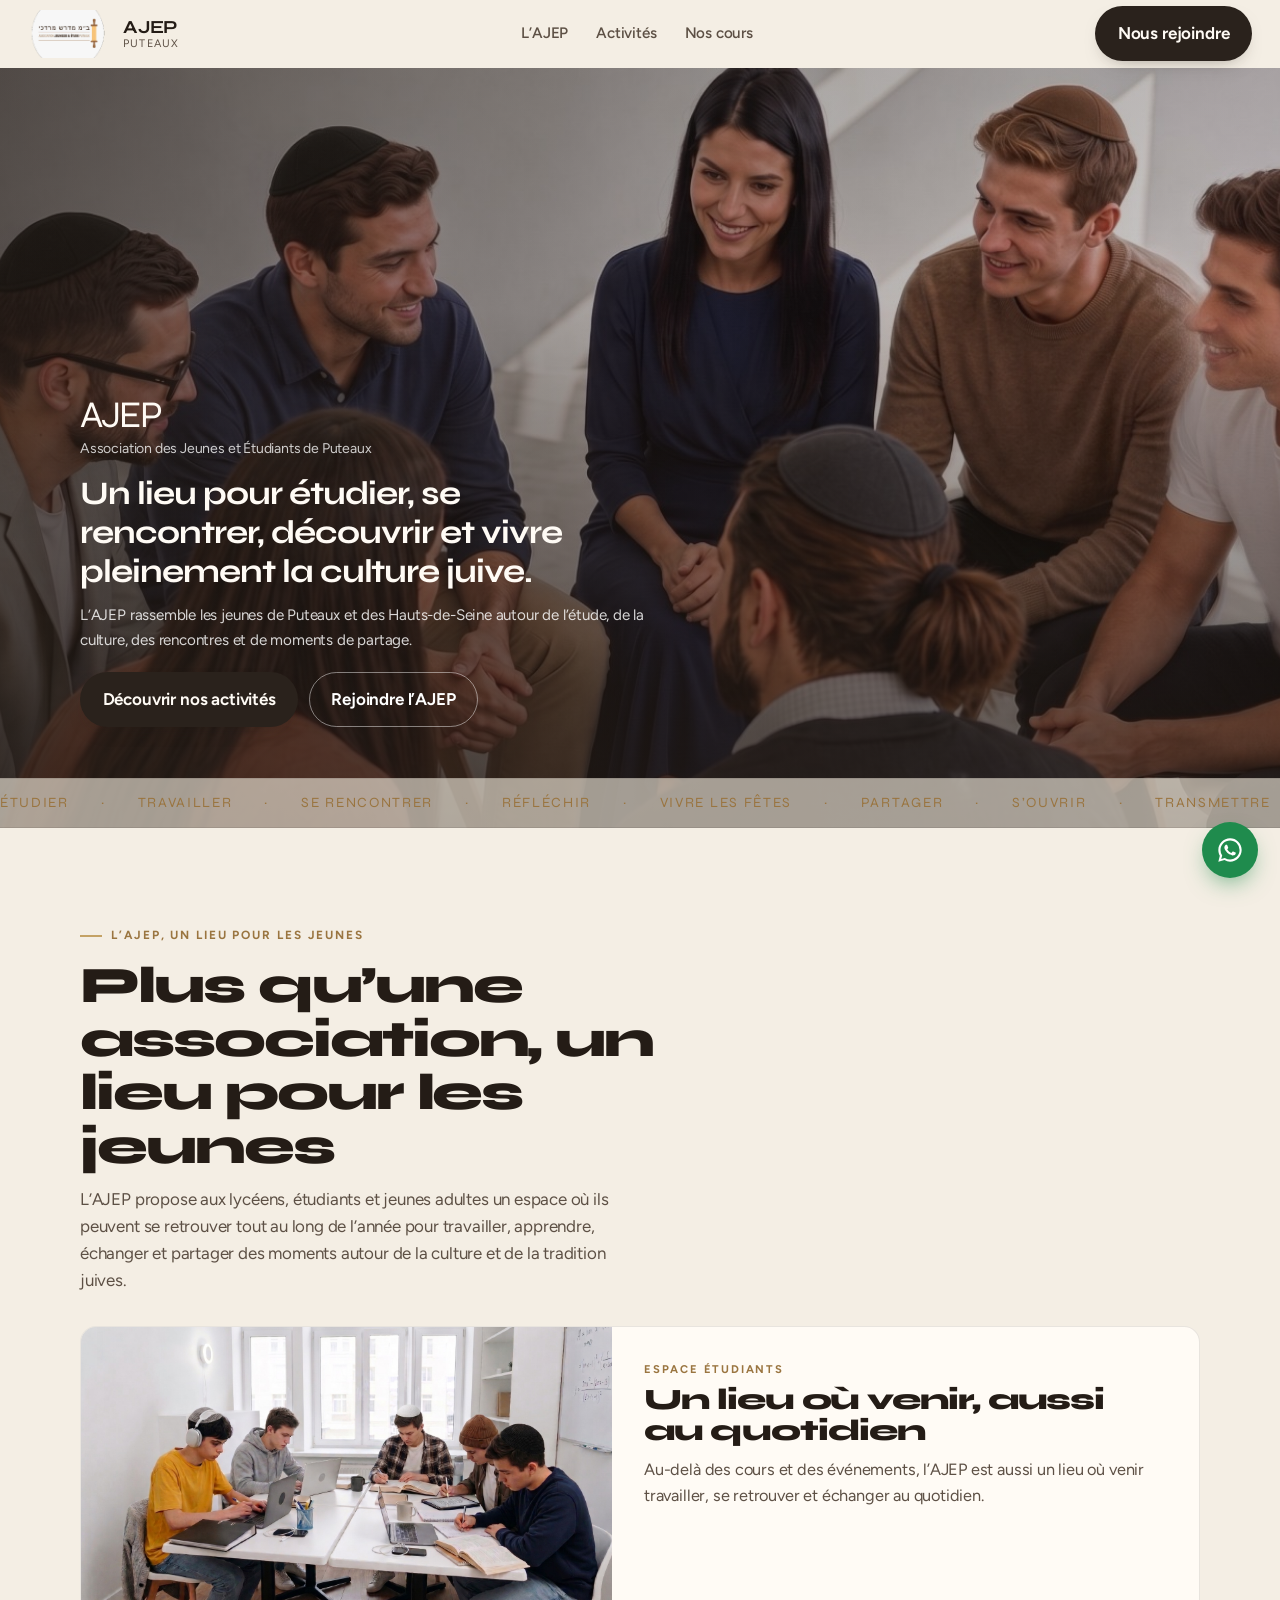
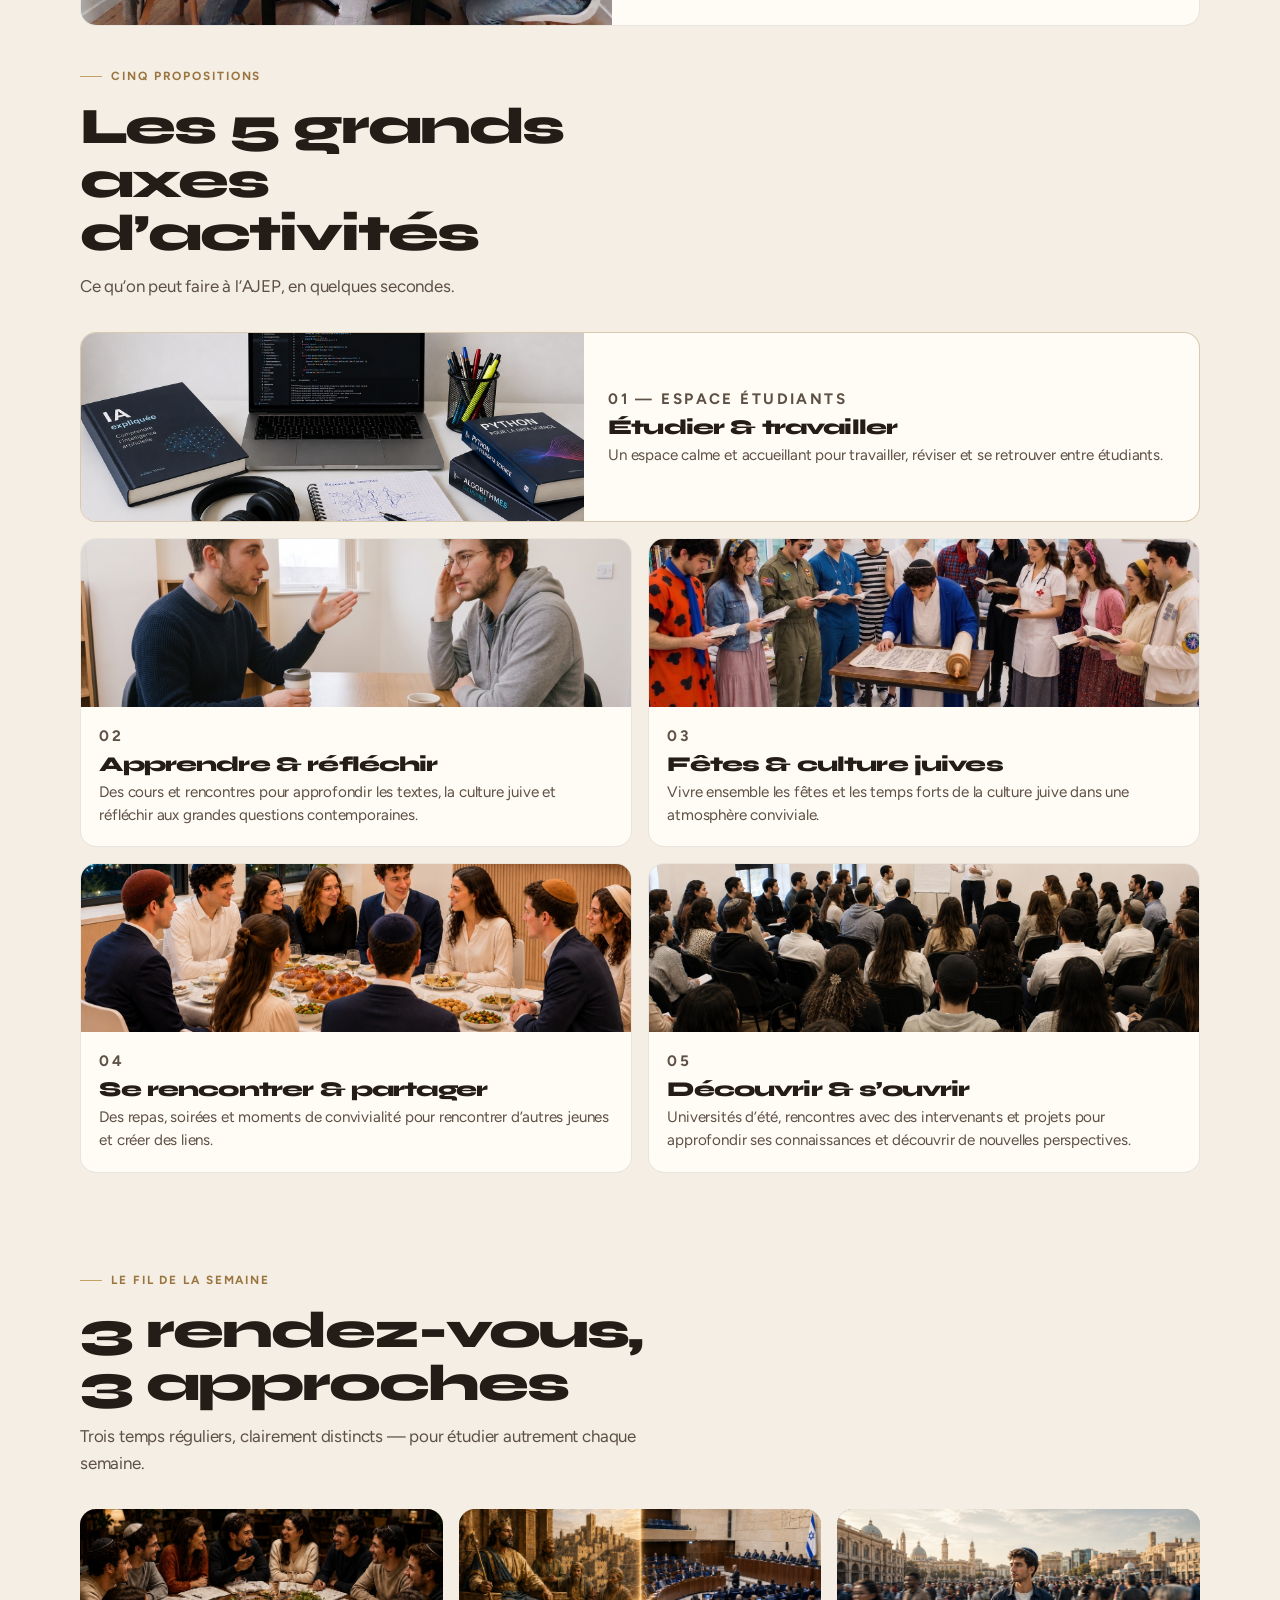
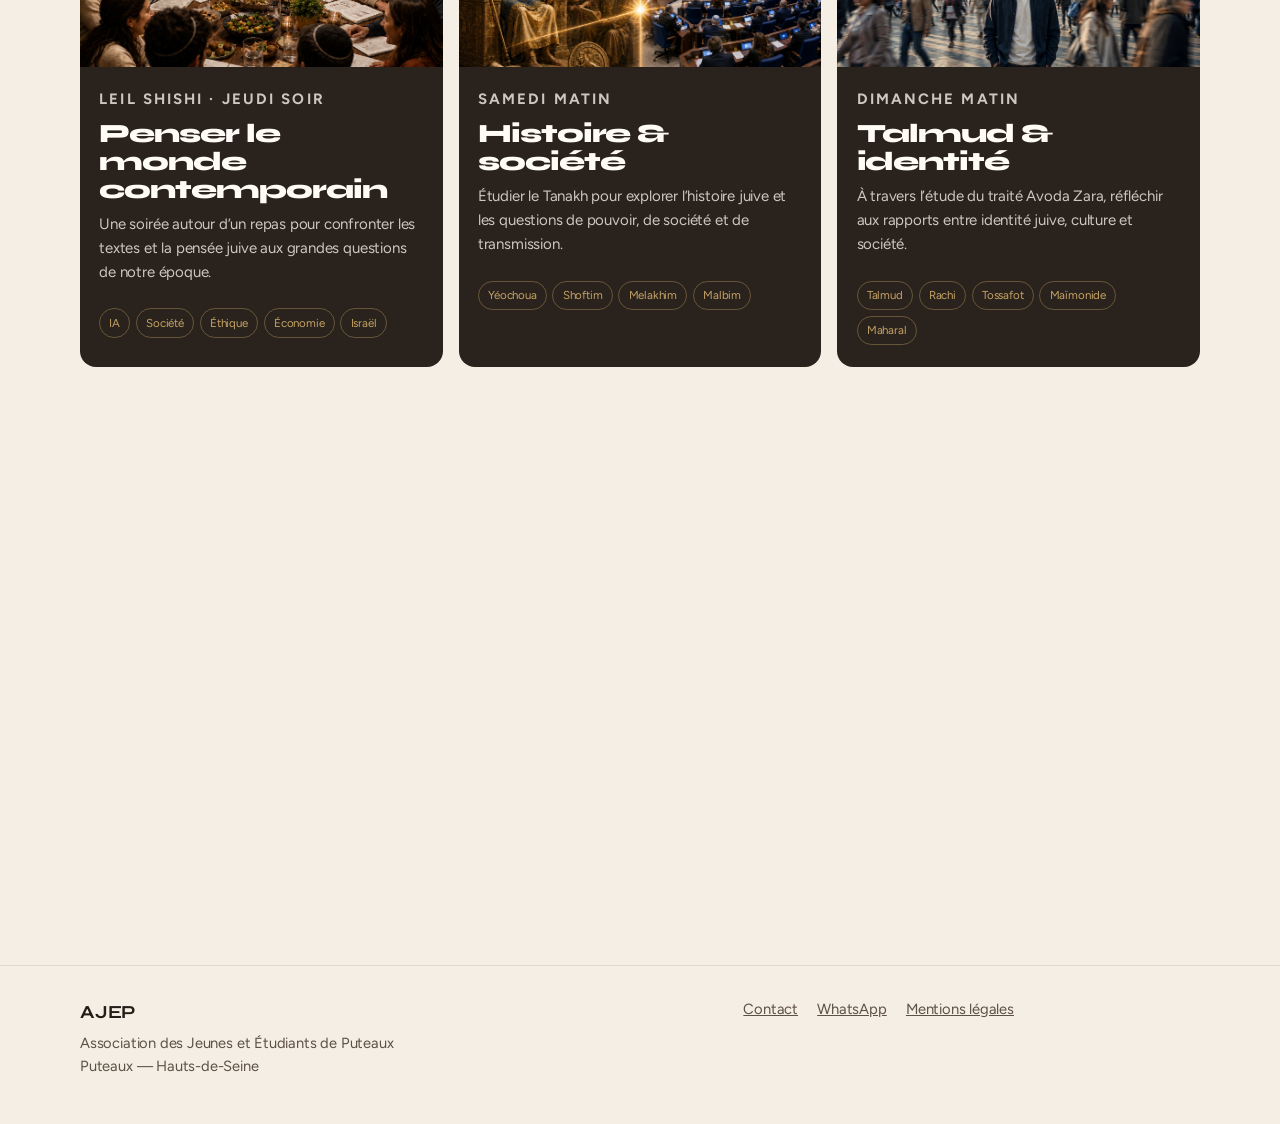
==== commit c0cf422e: "Passe le hero en image pleine largeur avec texte plus compact" ====
--- a/index.html
+++ b/index.html
@@ -58,7 +58,10 @@
 
     <main id="contenu">
       <section class="hero">
-        <div class="wrap">
+        <div class="hero-bg" aria-hidden="true">
+          <img src="images/hero.jpg" alt="" />
+        </div>
+        <div class="wrap hero-inner">
           <div class="hero-copy">
             <p class="hero-brand">AJEP</p>
             <p class="hero-org">Association des Jeunes et Étudiants de Puteaux</p>
@@ -72,9 +75,6 @@
               <a class="btn btn-ghost js-join" href="#rejoindre">Rejoindre l’AJEP</a>
             </div>
           </div>
-          <figure class="photo-slot hero-photo">
-            <img src="images/hero.jpg" alt="" />
-          </figure>
         </div>
         <div class="marquee" aria-hidden="true">
           <div class="marquee-track">
--- a/css/styles.css
+++ b/css/styles.css
@@ -364,49 +364,90 @@
 
 /* Hero */
 .hero {
-  padding: var(--space-5) 0 0;
+  position: relative;
+  isolation: isolate;
+  min-height: min(78vh, 640px);
+  display: flex;
+  flex-direction: column;
+  justify-content: flex-end;
   overflow: hidden;
+  color: var(--white);
+}
+.hero-bg {
+  position: absolute;
+  inset: 0;
+  z-index: 0;
+}
+.hero-bg img {
+  width: 100%;
+  height: 100%;
+  object-fit: cover;
+  object-position: center 28%;
+}
+.hero-bg::after {
+  content: "";
+  position: absolute;
+  inset: 0;
+  background:
+    linear-gradient(180deg, rgba(36, 28, 22, 0.28) 0%, rgba(36, 28, 22, 0.22) 32%, rgba(36, 28, 22, 0.72) 100%),
+    linear-gradient(90deg, rgba(36, 28, 22, 0.55) 0%, rgba(36, 28, 22, 0.18) 55%, transparent 100%);
+}
+.hero-inner {
+  position: relative;
+  z-index: 1;
+  width: min(var(--wrap), calc(100% - (var(--gutter) * 2)));
+  padding: 5.5rem 0 2.4rem;
 }
 .hero h1,
 .hero .lead,
 .section-head h2 {
   text-wrap: pretty;
 }
-.hero-copy {
-  padding-bottom: var(--space-5);
-}
 .hero-brand {
   font-family: var(--font-display);
-  font-size: clamp(2.6rem, 9vw, 4.2rem);
-  letter-spacing: -0.055em;
-  line-height: 0.88;
+  font-size: clamp(1.7rem, 4.5vw, 2.35rem);
+  letter-spacing: -0.05em;
+  line-height: 0.9;
 }
 .hero-org {
-  margin: 0.5rem 0 1.35rem;
-  color: var(--ink-soft);
-  font-size: 0.98rem;
+  margin: 0.4rem 0 0.9rem;
+  color: color-mix(in srgb, white 78%, transparent);
+  font-size: 0.88rem;
 }
 .hero h1 {
-  font-size: clamp(1.9rem, 1.15rem + 3vw, 3.35rem);
-  max-width: 15ch;
-  margin-bottom: var(--space-4);
+  font-size: clamp(1.35rem, 0.95rem + 1.6vw, 2.05rem);
+  max-width: 22ch;
+  margin-bottom: 0.75rem;
+  font-weight: 700;
+  line-height: 1.18;
+  letter-spacing: -0.03em;
 }
 .hero .lead {
-  margin-bottom: var(--space-5);
+  margin-bottom: 1.25rem;
+  color: color-mix(in srgb, white 82%, transparent);
+  font-size: 0.95rem;
+  max-width: 36rem;
 }
 .hero-actions {
   display: flex;
   flex-direction: column;
-  gap: 0.7rem;
-  max-width: 24rem;
-}
-.hero-photo {
-  height: min(56vw, 380px);
-  min-height: 220px;
+  gap: 0.65rem;
+  max-width: 22rem;
+}
+.hero .btn-ghost {
+  color: #fff;
+  border-color: rgba(255, 255, 255, 0.45);
+}
+.hero .btn-ghost:hover {
+  background: rgba(255, 255, 255, 0.12);
+  color: #fff;
+  border-color: #fff;
 }
 
 .marquee {
-  margin-top: var(--space-5);
+  position: relative;
+  z-index: 1;
+  margin-top: 0;
   border-block: 1px solid var(--line);
   overflow: hidden;
   max-width: 100%;
@@ -889,8 +930,11 @@
     height: 100%;
     min-height: 240px;
   }
-  .hero-photo {
-    height: 420px;
+  .hero {
+    min-height: min(82vh, 700px);
+  }
+  .hero-inner {
+    padding: 6.5rem 0 2.8rem;
   }
   .rdv-list {
     grid-template-columns: 1fr 1fr;
@@ -923,18 +967,14 @@
     height: 48px;
   }
 
-  .hero .wrap {
-    display: grid;
-    grid-template-columns: 1.05fr 0.95fr;
-    gap: var(--space-6);
-    align-items: center;
-    padding-block: var(--space-6);
-  }
-  .hero-copy {
-    padding-bottom: 0;
-  }
-  .hero-photo {
-    height: 520px;
+  .hero {
+    min-height: min(86vh, 760px);
+  }
+  .hero-inner {
+    padding: 7rem 0 3.2rem;
+  }
+  .hero-actions {
+    flex-wrap: wrap;
   }
 
   .axes-grid {
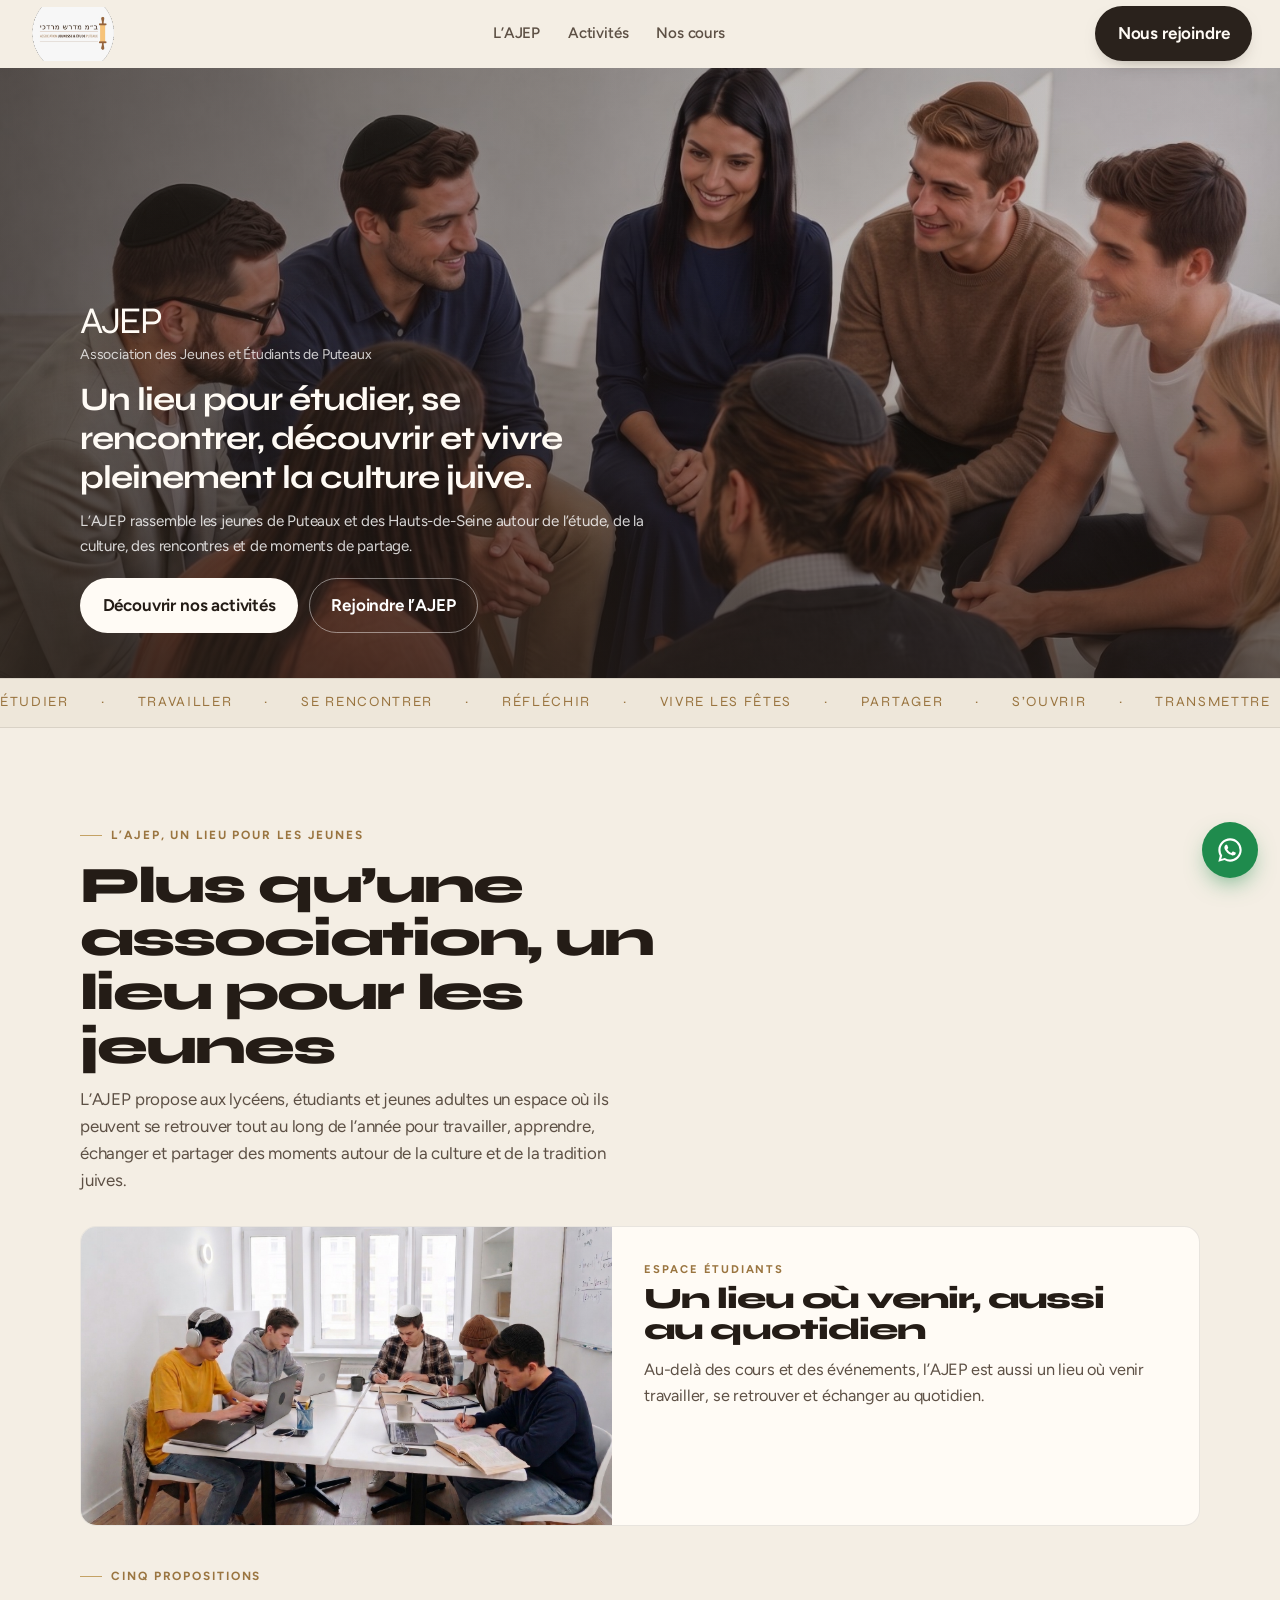
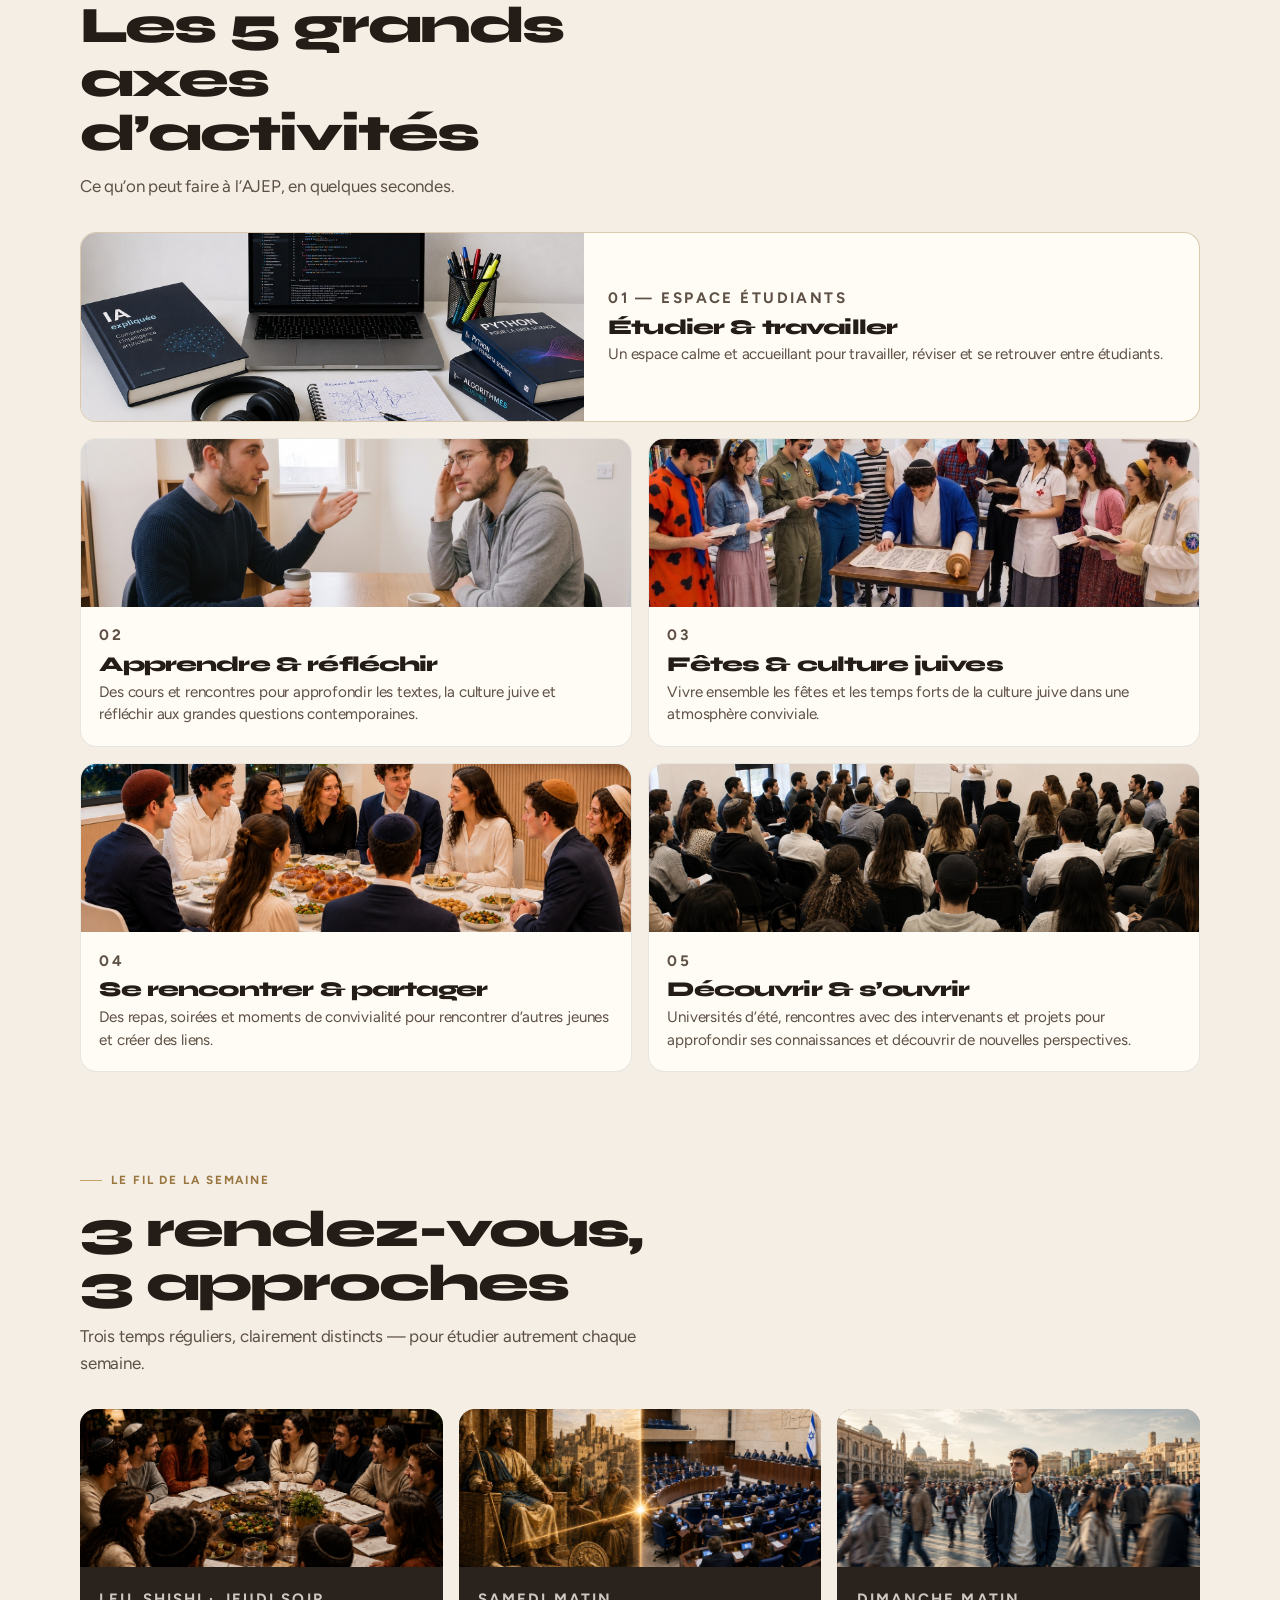
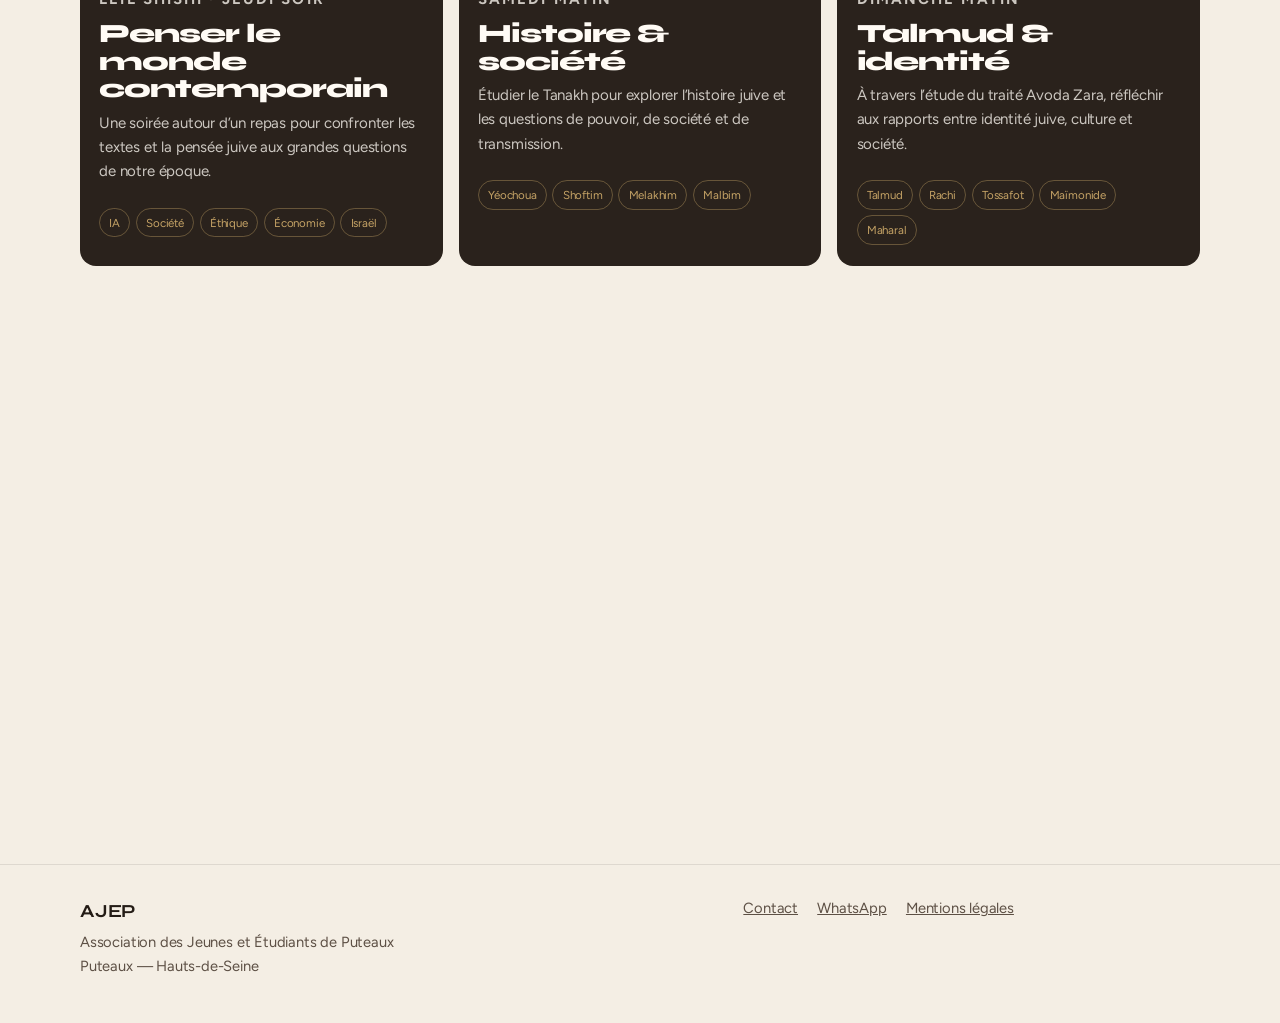
==== commit 24583155: "Retire le texte AJEP Puteaux à côté du logo" ====
--- a/index.html
+++ b/index.html
@@ -31,10 +31,6 @@
       <div class="wrap">
         <a class="brand" href="#haut">
           <img src="images/logo.png" alt="AJEP — Association Jeunesse & Étude Puteaux" />
-          <span class="brand-text">
-            <strong>AJEP</strong>
-            <span>Puteaux</span>
-          </span>
         </a>
         <nav class="nav" aria-label="Navigation principale">
           <a href="#lieu">L’AJEP</a>
--- a/css/styles.css
+++ b/css/styles.css
@@ -147,24 +147,8 @@
   min-width: 0;
 }
 .brand img {
-  height: 42px;
+  height: 48px;
   width: auto;
-}
-.brand-text {
-  display: flex;
-  flex-direction: column;
-  line-height: 1.1;
-}
-.brand-text strong {
-  font-family: var(--font-display);
-  font-size: 1.15rem;
-  letter-spacing: -0.04em;
-}
-.brand-text span {
-  font-size: 0.68rem;
-  color: var(--ink-soft);
-  letter-spacing: 0.1em;
-  text-transform: uppercase;
 }
 
 .nav {
@@ -362,41 +346,45 @@
   margin-bottom: 0.75rem;
 }
 
-/* Hero */
+/* Hero
+   Photo source ~2.19:1. On mobile a tall cover crop would hide most of it.
+   3:2 ≈ 68% de l’image ; à partir de 720px on se rapproche du format photo. */
 .hero {
   position: relative;
   isolation: isolate;
-  min-height: min(78vh, 640px);
   display: flex;
   flex-direction: column;
-  justify-content: flex-end;
   overflow: hidden;
   color: var(--white);
+  min-height: 0;
 }
 .hero-bg {
+  position: relative;
+  z-index: 0;
+  width: 100%;
+  aspect-ratio: 3 / 2;
+  flex-shrink: 0;
+}
+.hero-bg img {
   position: absolute;
   inset: 0;
-  z-index: 0;
-}
-.hero-bg img {
   width: 100%;
   height: 100%;
   object-fit: cover;
-  object-position: center 28%;
+  object-position: center;
 }
 .hero-bg::after {
   content: "";
   position: absolute;
   inset: 0;
-  background:
-    linear-gradient(180deg, rgba(36, 28, 22, 0.28) 0%, rgba(36, 28, 22, 0.22) 32%, rgba(36, 28, 22, 0.72) 100%),
-    linear-gradient(90deg, rgba(36, 28, 22, 0.55) 0%, rgba(36, 28, 22, 0.18) 55%, transparent 100%);
+  background: linear-gradient(180deg, transparent 55%, rgba(36, 28, 22, 0.35) 100%);
 }
 .hero-inner {
   position: relative;
   z-index: 1;
-  width: min(var(--wrap), calc(100% - (var(--gutter) * 2)));
-  padding: 5.5rem 0 2.4rem;
+  width: 100%;
+  padding: 1.35rem var(--gutter) 1.5rem;
+  background: var(--espresso);
 }
 .hero h1,
 .hero .lead,
@@ -433,6 +421,14 @@
   flex-direction: column;
   gap: 0.65rem;
   max-width: 22rem;
+}
+.hero .btn-primary {
+  background: var(--white);
+  color: var(--ink);
+  box-shadow: none;
+}
+.hero .btn-primary:hover {
+  background: var(--paper);
 }
 .hero .btn-ghost {
   color: #fff;
@@ -931,10 +927,28 @@
     min-height: 240px;
   }
   .hero {
-    min-height: min(82vh, 700px);
-  }
+    display: grid;
+    min-height: 0;
+  }
+  .hero-bg,
   .hero-inner {
-    padding: 6.5rem 0 2.8rem;
+    grid-area: 1 / 1;
+  }
+  .hero-bg {
+    aspect-ratio: 16 / 9;
+    height: 100%;
+  }
+  .hero-bg::after {
+    background:
+      linear-gradient(180deg, rgba(36, 28, 22, 0.22) 0%, rgba(36, 28, 22, 0.2) 40%, rgba(36, 28, 22, 0.7) 100%),
+      linear-gradient(90deg, rgba(36, 28, 22, 0.5) 0%, rgba(36, 28, 22, 0.16) 58%, transparent 100%);
+  }
+  .hero-inner {
+    align-self: end;
+    width: min(var(--wrap), calc(100% - (var(--gutter) * 2)));
+    margin-inline: auto;
+    padding: 4.5rem 0 2.4rem;
+    background: transparent;
   }
   .rdv-list {
     grid-template-columns: 1fr 1fr;
@@ -964,14 +978,14 @@
     padding-bottom: 2.8rem;
   }
   .brand img {
-    height: 48px;
-  }
-
-  .hero {
-    min-height: min(86vh, 760px);
+    height: 54px;
+  }
+
+  .hero-bg {
+    aspect-ratio: 2.1 / 1;
   }
   .hero-inner {
-    padding: 7rem 0 3.2rem;
+    padding: 5.5rem 0 2.8rem;
   }
   .hero-actions {
     flex-wrap: wrap;
